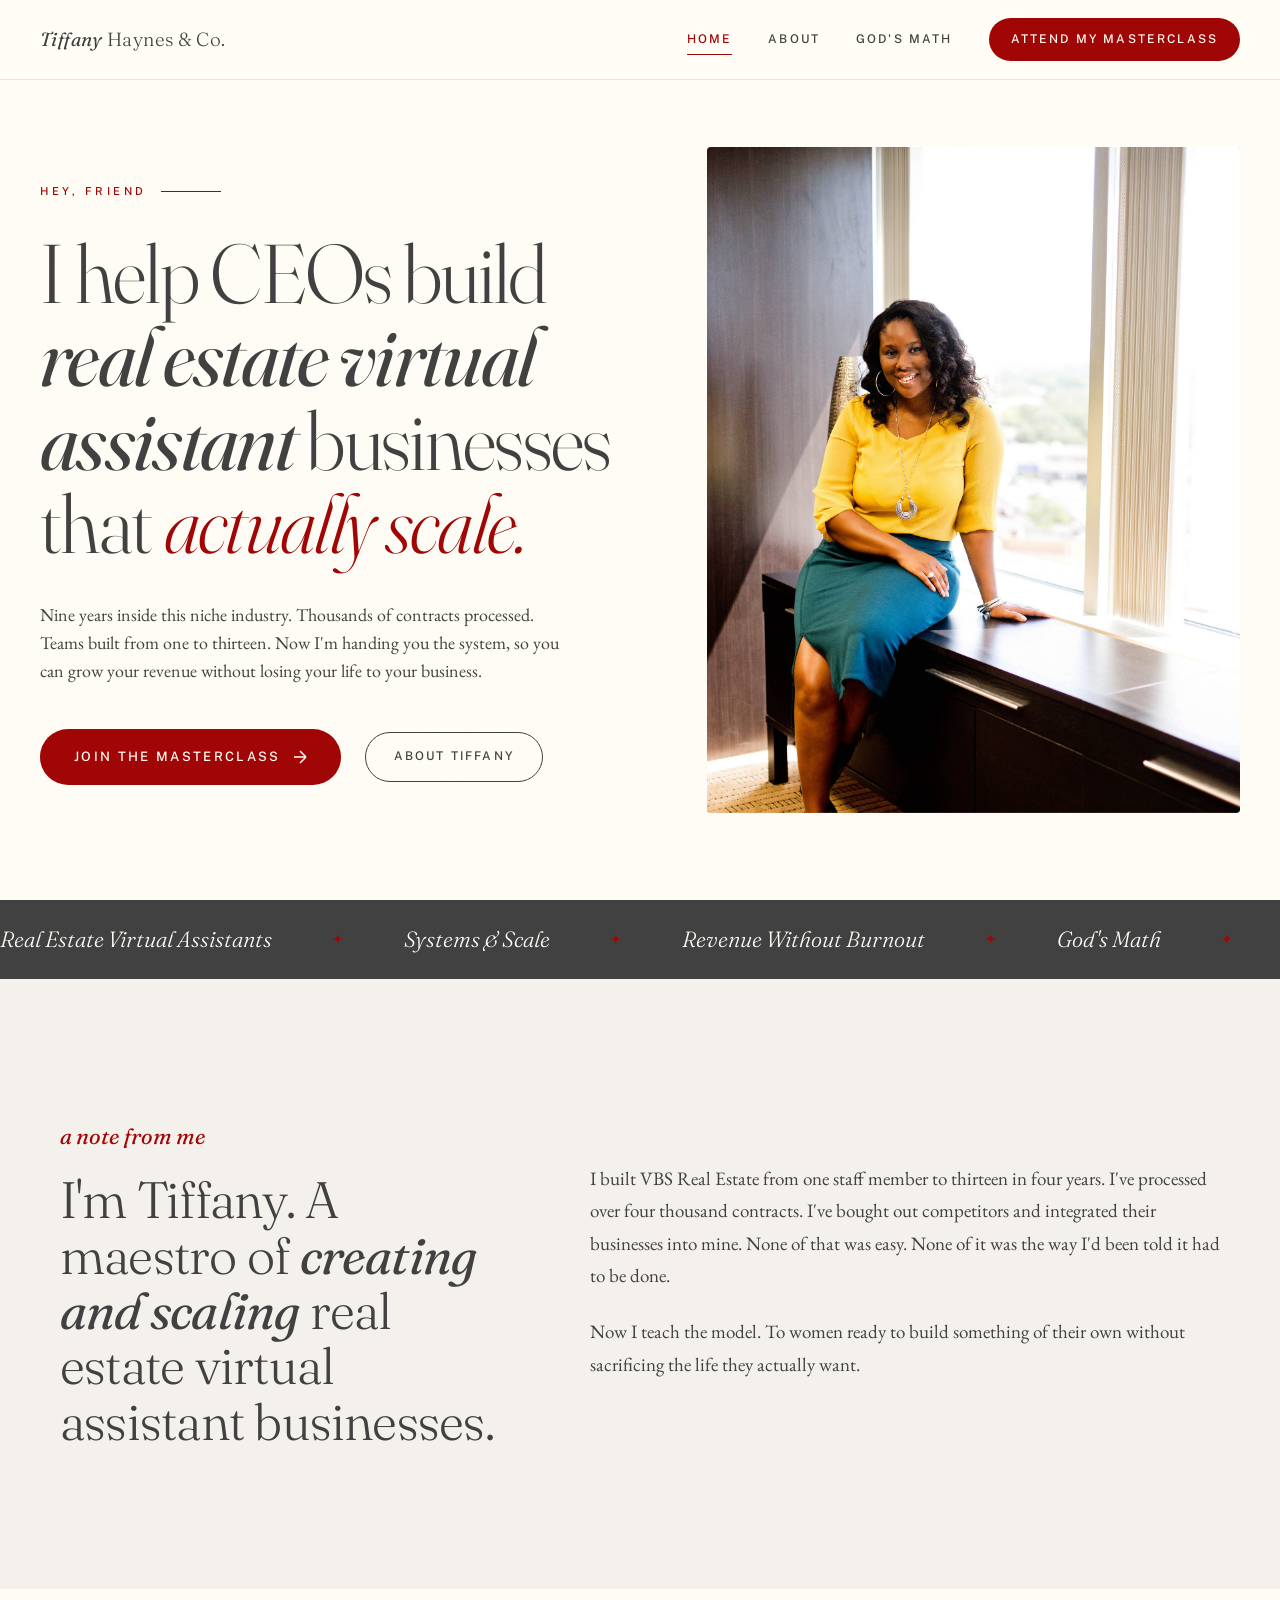
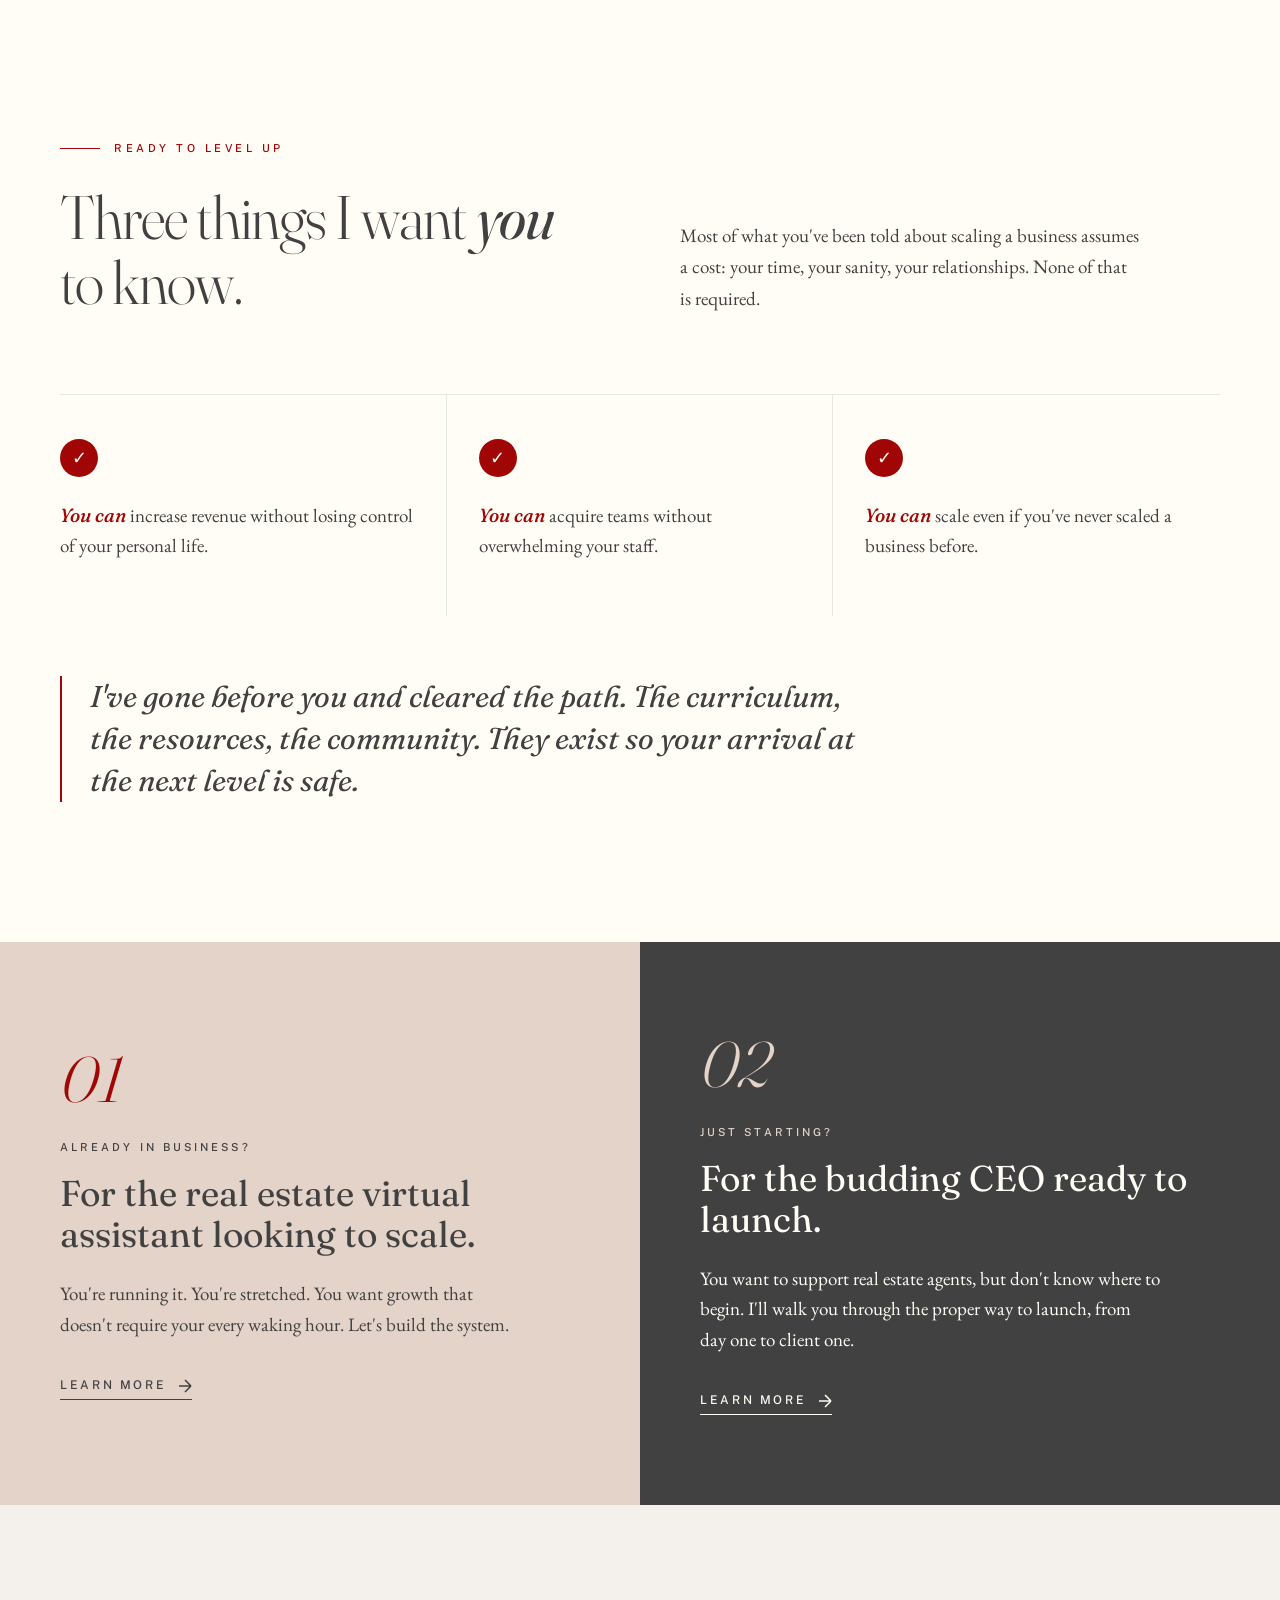
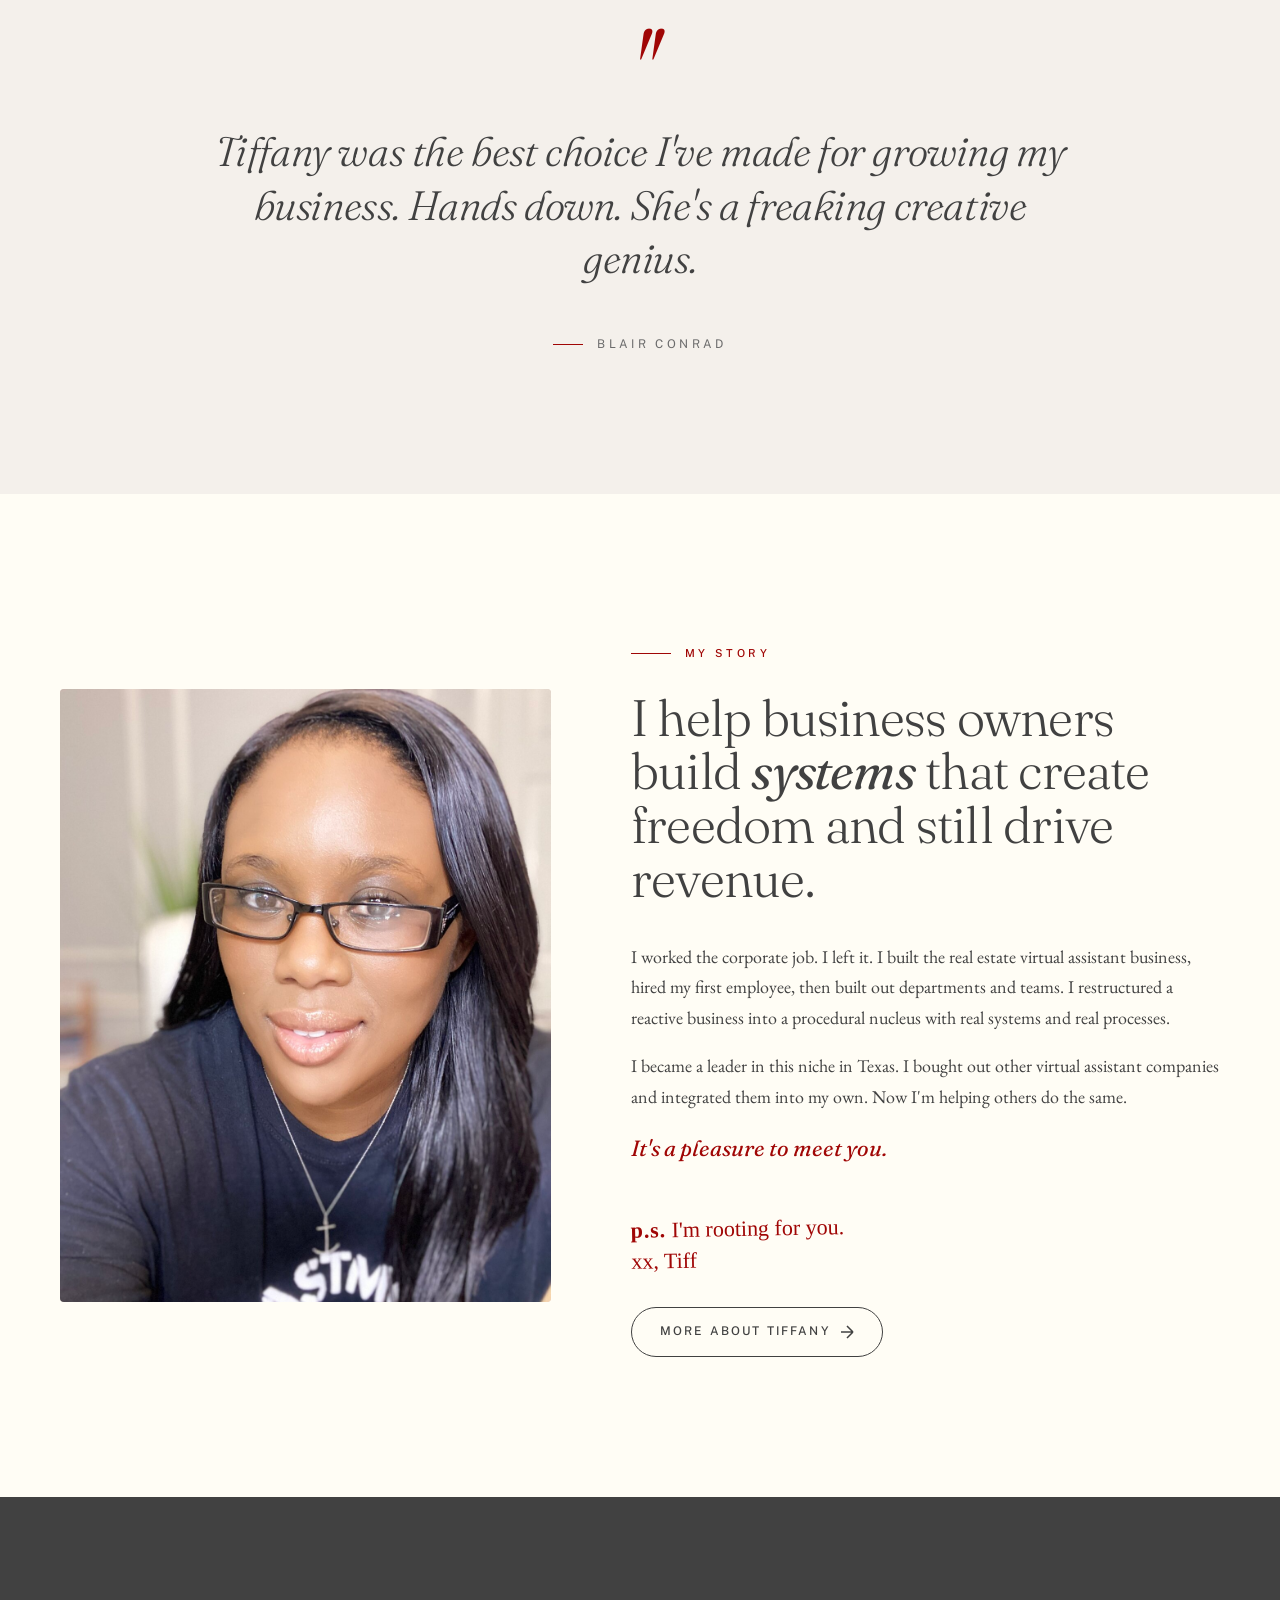
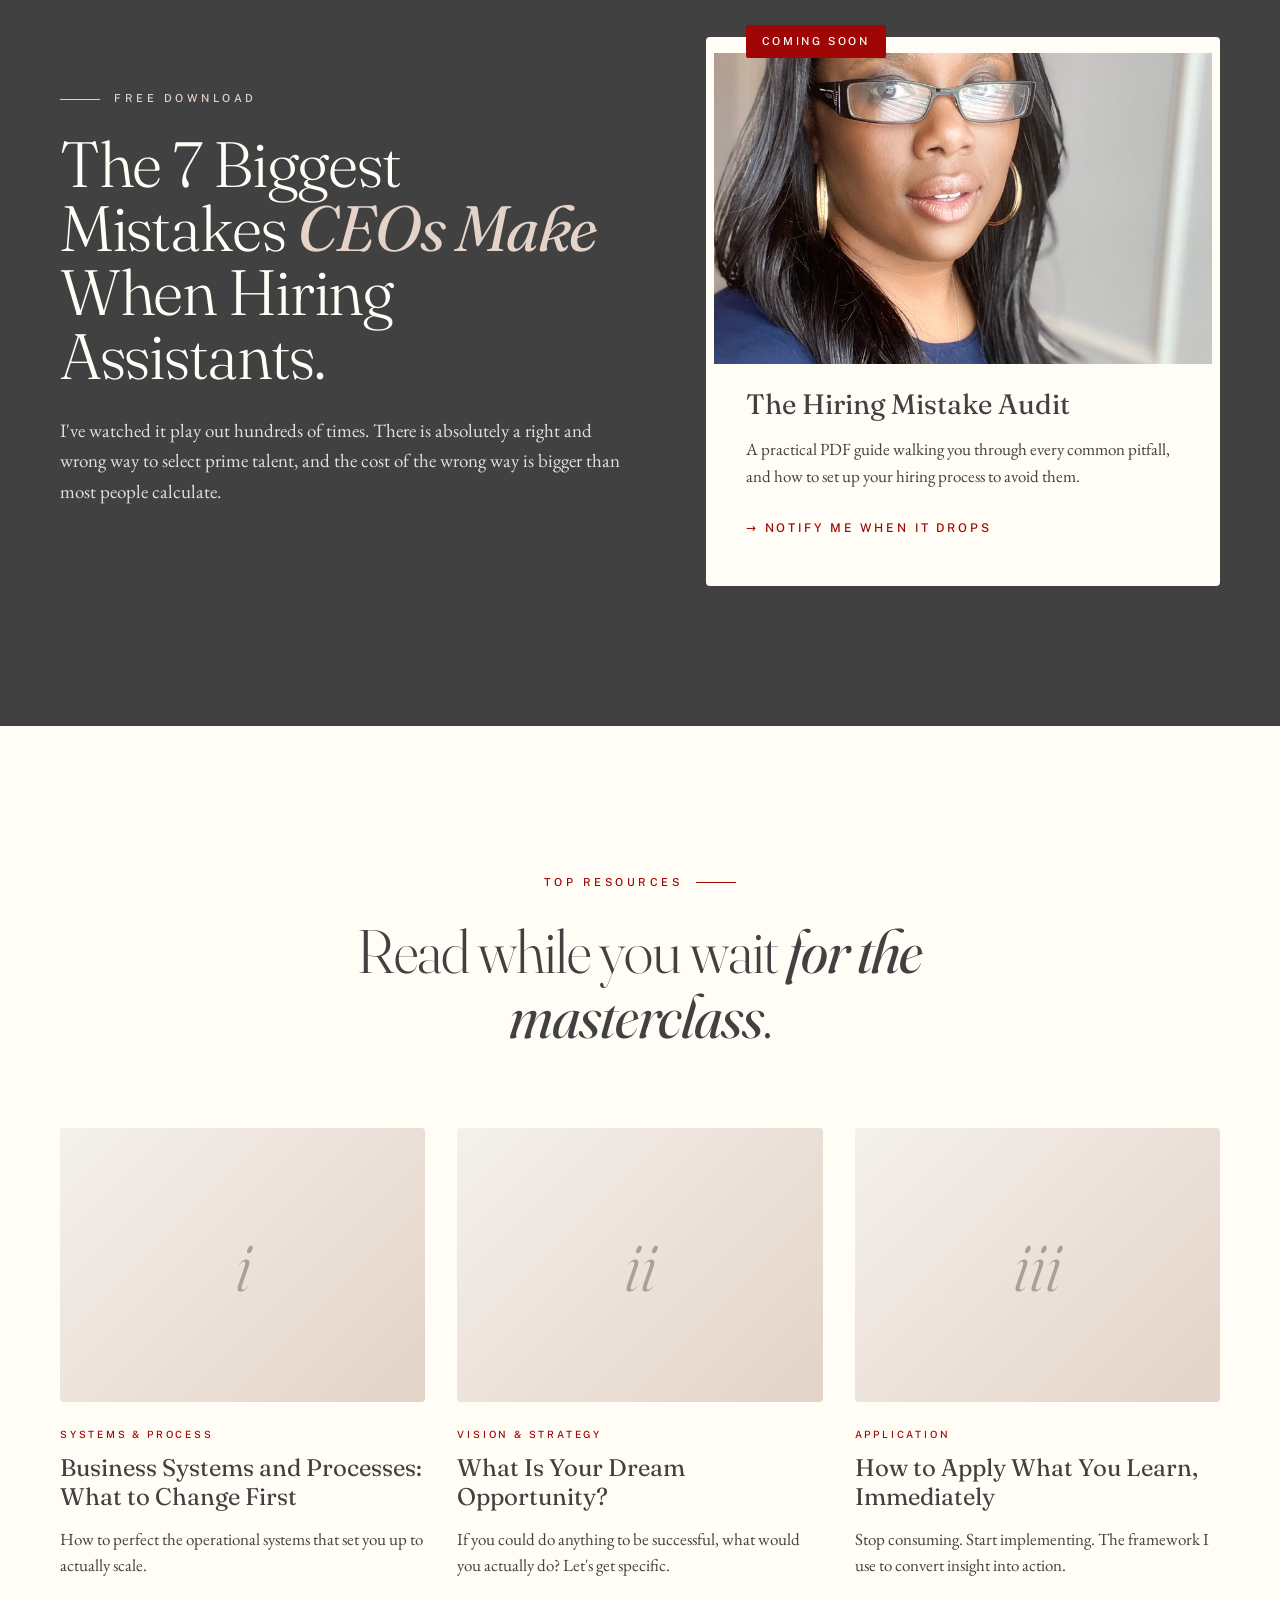
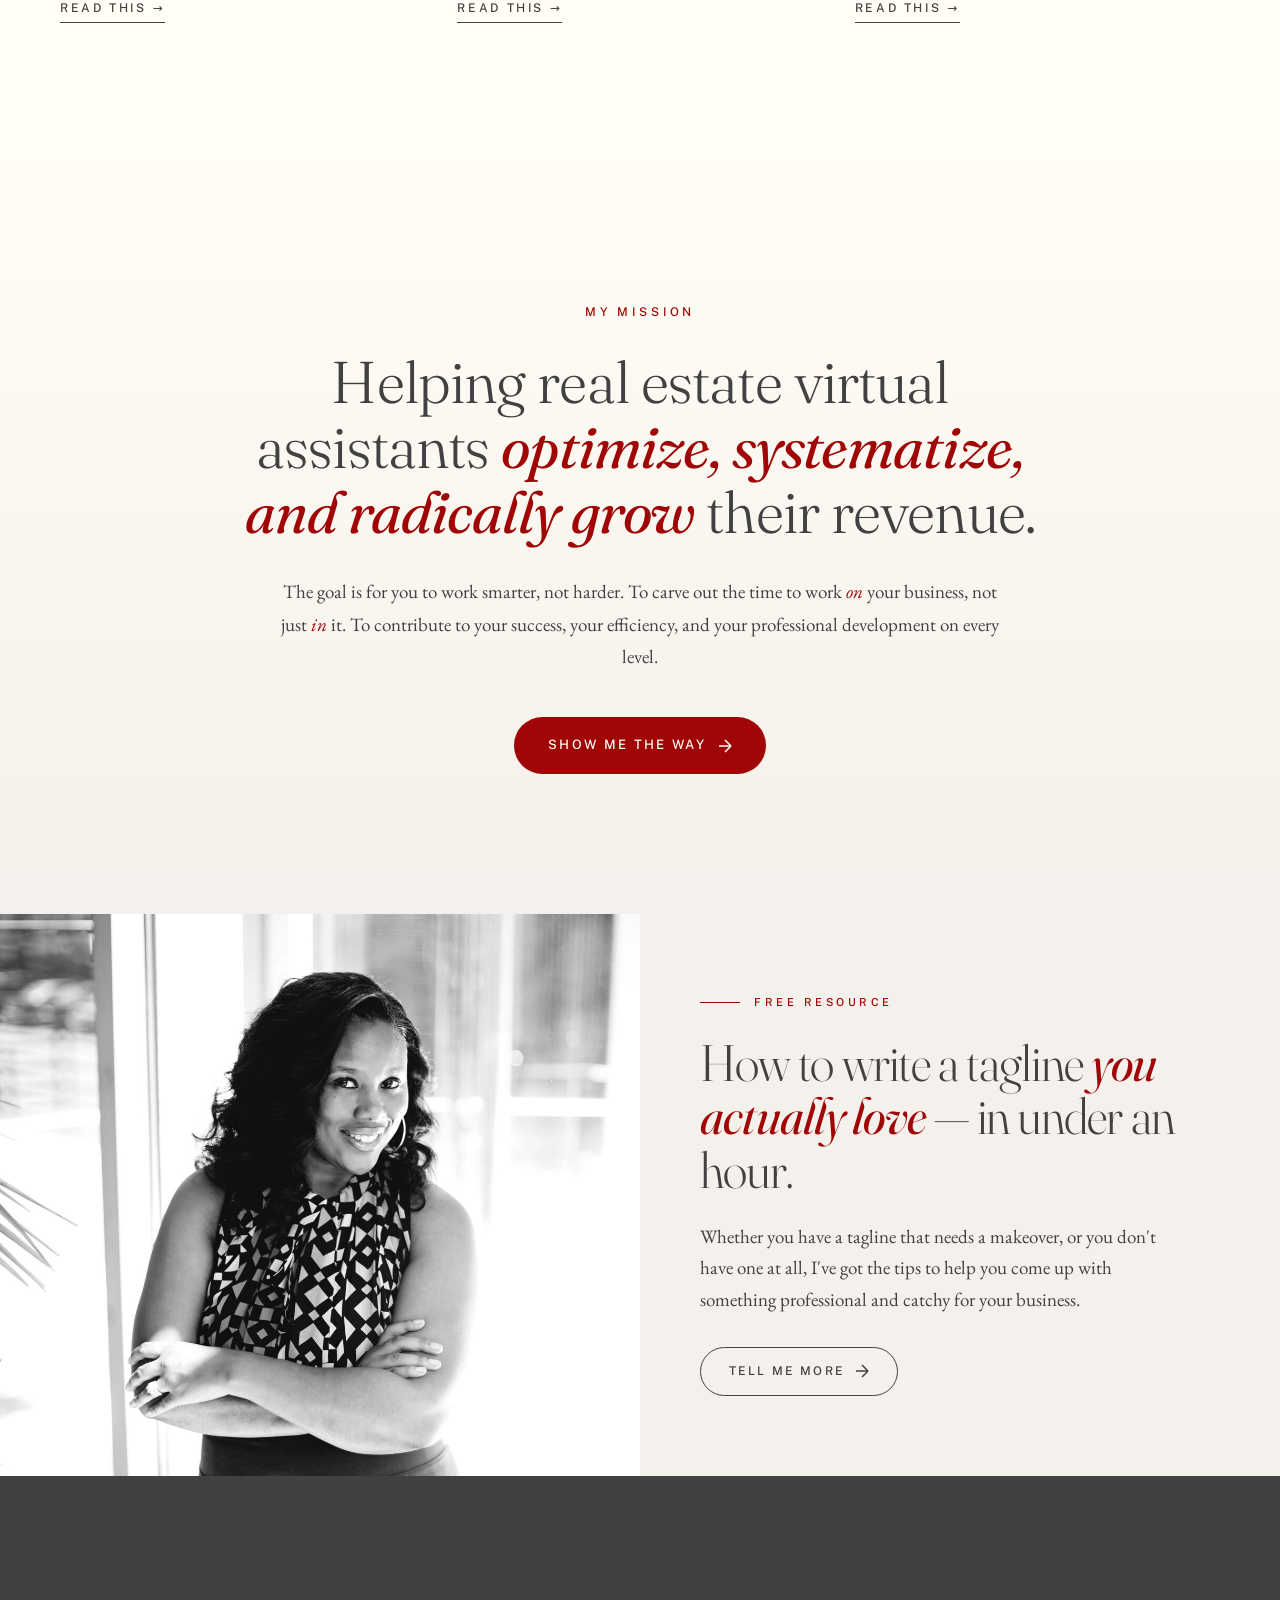
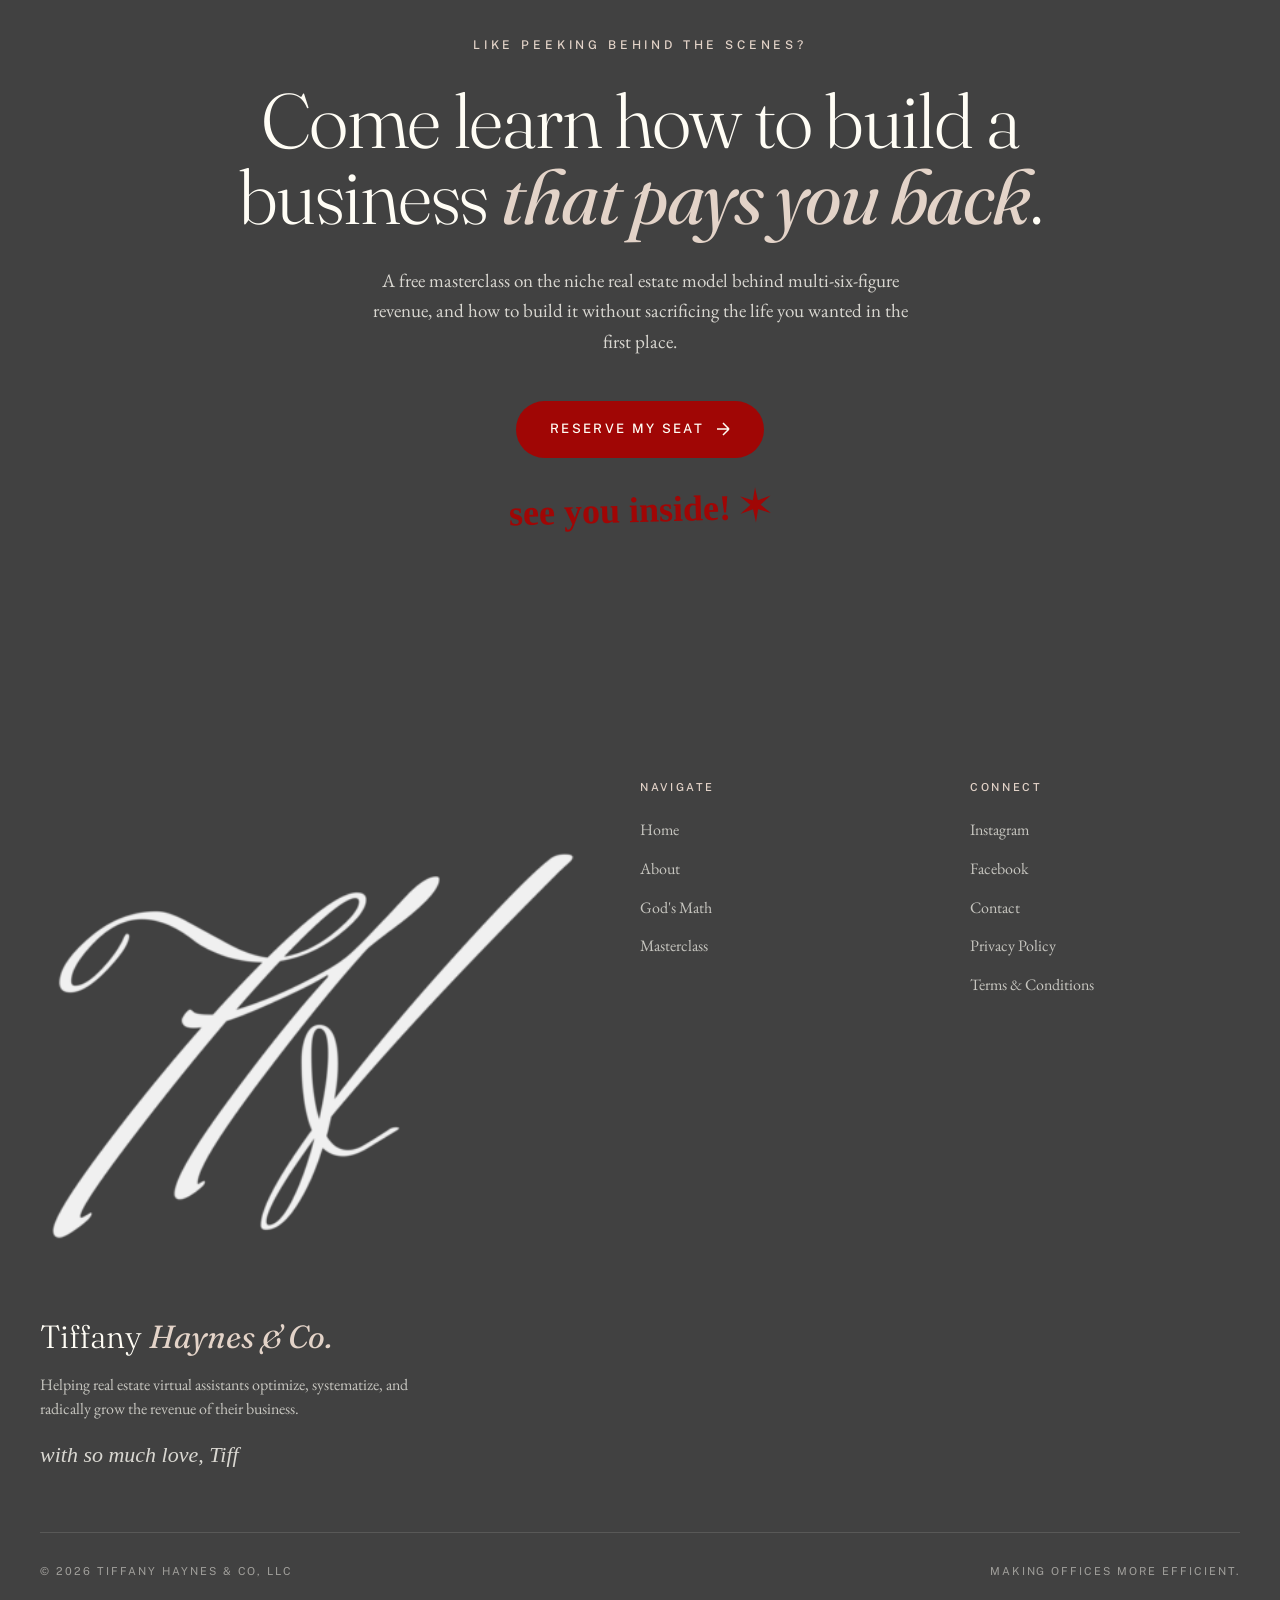
==== index.html @ 7bc5531e "Add files via upload" ====
<!DOCTYPE html>
<html lang="en">
<head>
<meta charset="UTF-8" />
<meta name="viewport" content="width=device-width, initial-scale=1.0" />
<title>Tiffany Haynes & Co. — Real Estate Virtual Assistant Mentor</title>
<meta name="description" content="Tiffany Haynes helps CEOs build and scale real estate virtual assistant businesses that drive revenue without consuming their lives." />
<link rel="preconnect" href="https://fonts.googleapis.com">
<link rel="preconnect" href="https://fonts.gstatic.com" crossorigin>
<link href="https://fonts.googleapis.com/css2?family=Fraunces:ital,opsz,wght@0,9..144,300;0,9..144,400;0,9..144,500;0,9..144,600;1,9..144,400;1,9..144,500&family=EB+Garamond:ital,wght@0,400;0,500;1,400&family=Public+Sans:wght@300;400;500;600&display=swap" rel="stylesheet">
<style>
/* === SHARED DESIGN SYSTEM (inlined from styles.css) === */
/* ============================================
   TIFFANY HAYNES & CO. — Site Stylesheet
   Brand merge: THCO official palette + warmth
   from existing tiffanyhaynesco.com
   ============================================ */

:root {
  /* Brand colors */
  --cream:        #FFFDF5;
  --cream-warm:   #FAF3E5;
  --linen:        #F4F0EB;
  --stone:        #E3D3C8;
  --stone-deep:   #D4BFB1;
  --red:          #A00605;
  --red-dark:     #7A0404;
  --charcoal:     #414141;
  --charcoal-soft:#6b6b6b;
  --charcoal-mute:#9a9a9a;
  --line:         rgba(65, 65, 65, 0.12);
  --line-soft:    rgba(65, 65, 65, 0.06);

  /* Typography */
  --font-display: "Fraunces", "Times New Roman", serif;
  --font-body:    "EB Garamond", Georgia, serif;
  --font-ui:      "Public Sans", system-ui, sans-serif;

  /* Layout */
  --max:    1240px;
  --max-narrow: 920px;
  --pad:    40px;
}

*, *::before, *::after { box-sizing: border-box; margin: 0; padding: 0; }
html { scroll-behavior: smooth; }
body {
  font-family: var(--font-body);
  background: var(--cream);
  color: var(--charcoal);
  font-size: 18px;
  line-height: 1.6;
  -webkit-font-smoothing: antialiased;
  overflow-x: hidden;
}

/* Subtle paper grain over everything */
body::before {
  content: "";
  position: fixed;
  inset: 0;
  pointer-events: none;
  opacity: 0.32;
  z-index: 1;
  background-image: url("data:image/svg+xml;utf8,<svg xmlns='http://www.w3.org/2000/svg' width='200' height='200'><filter id='n'><feTurbulence type='fractalNoise' baseFrequency='0.85' numOctaves='2' stitchTiles='stitch'/><feColorMatrix values='0 0 0 0 0.25  0 0 0 0 0.25  0 0 0 0 0.25  0 0 0 0.05 0'/></filter><rect width='100%25' height='100%25' filter='url(%23n)'/></svg>");
}

img { max-width: 100%; display: block; }
a { color: inherit; text-decoration: none; }
button { font-family: inherit; cursor: pointer; border: none; background: none; }

/* ============ NAVIGATION ============ */
.nav {
  position: fixed;
  top: 0; left: 0; right: 0;
  z-index: 50;
  padding: 18px 40px;
  display: flex;
  justify-content: space-between;
  align-items: center;
  background: rgba(255, 253, 245, 0.88);
  backdrop-filter: blur(14px);
  -webkit-backdrop-filter: blur(14px);
  border-bottom: 1px solid var(--line);
}
.nav-mark {
  font-family: var(--font-display);
  font-weight: 400;
  font-size: 19px;
  letter-spacing: 0.02em;
  font-style: italic;
  color: var(--charcoal);
}
.nav-mark span {
  font-style: normal;
  font-weight: 300;
}
.nav-links {
  display: flex;
  align-items: center;
  gap: 36px;
}
.nav-link {
  font-family: var(--font-ui);
  font-size: 12px;
  font-weight: 500;
  letter-spacing: 0.18em;
  text-transform: uppercase;
  color: var(--charcoal);
  position: relative;
  transition: color 0.2s;
}
.nav-link::after {
  content: "";
  position: absolute;
  left: 0; right: 0;
  bottom: -6px;
  height: 1px;
  background: var(--red);
  transform: scaleX(0);
  transition: transform 0.3s ease;
  transform-origin: left;
}
.nav-link:hover::after,
.nav-link.active::after {
  transform: scaleX(1);
}
.nav-link.active {
  color: var(--red);
}
.nav-cta {
  font-family: var(--font-ui);
  font-size: 12px;
  font-weight: 500;
  letter-spacing: 0.18em;
  text-transform: uppercase;
  color: var(--cream);
  background: var(--red);
  padding: 12px 22px;
  border-radius: 999px;
  transition: all 0.3s ease;
}
.nav-cta:hover {
  background: var(--red-dark);
  transform: translateY(-1px);
}
.nav-toggle {
  display: none;
  flex-direction: column;
  gap: 5px;
  cursor: pointer;
  padding: 8px;
}
.nav-toggle span {
  display: block;
  width: 22px;
  height: 1.5px;
  background: var(--charcoal);
  transition: 0.3s;
}

/* ============ COMMON SECTIONS ============ */
section { position: relative; z-index: 2; }
.container {
  max-width: var(--max);
  margin: 0 auto;
  padding: 0 var(--pad);
}
.container-narrow {
  max-width: var(--max-narrow);
  margin: 0 auto;
  padding: 0 var(--pad);
}

.section-eyebrow {
  font-family: var(--font-ui);
  font-size: 11px;
  font-weight: 500;
  letter-spacing: 0.32em;
  text-transform: uppercase;
  color: var(--red);
  display: inline-flex;
  align-items: center;
  gap: 14px;
  margin-bottom: 28px;
}
.section-eyebrow::before {
  content: "";
  height: 1px;
  width: 40px;
  background: var(--red);
}
.section-eyebrow.center {
  margin-left: auto;
  margin-right: auto;
}

.section-title {
  font-family: var(--font-display);
  font-weight: 300;
  font-size: clamp(36px, 4.8vw, 68px);
  line-height: 1.05;
  letter-spacing: -0.015em;
  color: var(--charcoal);
  font-variation-settings: "opsz" 144;
}
.section-title em {
  font-style: italic;
  font-weight: 400;
}

.btn-primary {
  font-family: var(--font-ui);
  font-size: 13px;
  font-weight: 500;
  letter-spacing: 0.18em;
  text-transform: uppercase;
  background: var(--red);
  color: var(--cream);
  padding: 18px 34px;
  border-radius: 999px;
  transition: all 0.3s ease;
  display: inline-flex;
  align-items: center;
  gap: 12px;
}
.btn-primary:hover {
  background: var(--red-dark);
  transform: translateY(-2px);
}
.btn-primary svg { transition: transform 0.3s ease; }
.btn-primary:hover svg { transform: translateX(4px); }

.btn-ghost {
  font-family: var(--font-ui);
  font-size: 12px;
  font-weight: 500;
  letter-spacing: 0.18em;
  text-transform: uppercase;
  color: var(--charcoal);
  border: 1px solid var(--charcoal);
  padding: 14px 28px;
  border-radius: 999px;
  transition: all 0.3s ease;
  display: inline-flex;
  align-items: center;
  gap: 10px;
}
.btn-ghost:hover {
  background: var(--charcoal);
  color: var(--cream);
}

/* ============ FOOTER ============ */
.footer {
  padding: 80px 40px 40px;
  background: var(--charcoal);
  color: var(--cream);
  position: relative;
  z-index: 2;
}
.footer-top {
  max-width: var(--max);
  margin: 0 auto;
  display: grid;
  grid-template-columns: 2fr 1fr 1fr;
  gap: 60px;
  padding-bottom: 60px;
  border-bottom: 1px solid rgba(255, 253, 245, 0.12);
}
.footer-brand {
  font-family: var(--font-display);
  font-weight: 300;
  font-size: 32px;
  line-height: 1.1;
  margin-bottom: 18px;
}
.footer-brand em {
  font-style: italic;
  font-weight: 400;
  color: var(--stone);
}
.footer-tag {
  font-family: var(--font-body);
  font-size: 16px;
  line-height: 1.5;
  color: rgba(255, 253, 245, 0.7);
  max-width: 380px;
}
.footer-col h4 {
  font-family: var(--font-ui);
  font-size: 11px;
  font-weight: 500;
  letter-spacing: 0.24em;
  text-transform: uppercase;
  color: var(--stone);
  margin-bottom: 18px;
}
.footer-col ul { list-style: none; }
.footer-col li { margin-bottom: 10px; }
.footer-col a {
  font-family: var(--font-body);
  font-size: 16px;
  color: rgba(255, 253, 245, 0.7);
  transition: color 0.2s;
}
.footer-col a:hover { color: var(--cream); }

.footer-bottom {
  max-width: var(--max);
  margin: 0 auto;
  padding-top: 30px;
  display: flex;
  justify-content: space-between;
  align-items: center;
  font-family: var(--font-ui);
  font-size: 11px;
  letter-spacing: 0.18em;
  text-transform: uppercase;
  color: rgba(255, 253, 245, 0.5);
}

/* ============ SCROLL REVEAL ============ */
.reveal-on-scroll {
  opacity: 0;
  transform: translateY(30px);
  transition: opacity 0.9s ease, transform 0.9s ease;
}
.reveal-on-scroll.visible {
  opacity: 1;
  transform: translateY(0);
}

/* ============ MARQUEE ============ */
.marquee {
  background: var(--charcoal);
  color: var(--cream);
  overflow: hidden;
  padding: 22px 0;
  position: relative;
  z-index: 2;
}
.marquee-track {
  display: flex;
  white-space: nowrap;
  animation: scroll 38s linear infinite;
  gap: 60px;
  font-family: var(--font-display);
  font-style: italic;
  font-weight: 300;
  font-size: 22px;
}
.marquee-track span {
  display: inline-flex;
  align-items: center;
  gap: 60px;
}
.marquee-track span::after {
  content: "✦";
  font-style: normal;
  color: var(--red);
  font-size: 14px;
}
@keyframes scroll {
  from { transform: translateX(0); }
  to   { transform: translateX(-50%); }
}

/* ============ RESPONSIVE NAV + GLOBAL ============ */
@media (max-width: 900px) {
  .nav { padding: 14px 22px; }
  .nav-links {
    position: fixed;
    top: 60px;
    left: 0;
    right: 0;
    background: var(--cream);
    flex-direction: column;
    gap: 24px;
    padding: 32px 22px;
    border-bottom: 1px solid var(--line);
    transform: translateY(-110%);
    transition: transform 0.3s ease;
  }
  .nav-links.open { transform: translateY(0); }
  .nav-toggle { display: flex; }

  .footer { padding: 60px 22px 30px; }
  .footer-top {
    grid-template-columns: 1fr;
    gap: 36px;
    padding-bottom: 40px;
  }
  .footer-bottom {
    flex-direction: column;
    gap: 12px;
    text-align: center;
  }
  .container, .container-narrow { padding: 0 22px; }
  :root { --pad: 22px; }
}


/* === PAGE-SPECIFIC === */

/* ============ HOME — page-specific ============ */

/* Hero */
.home-hero {
  min-height: 100vh;
  padding: 140px 40px 80px;
  position: relative;
  z-index: 2;
  display: grid;
  align-items: center;
}
.home-hero-grid {
  max-width: var(--max);
  margin: 0 auto;
  width: 100%;
  display: grid;
  grid-template-columns: 1.1fr 1fr;
  gap: 80px;
  align-items: center;
}
.home-hero-text { position: relative; }
.hero-eyebrow {
  font-family: var(--font-ui);
  font-size: 11px;
  font-weight: 500;
  letter-spacing: 0.32em;
  text-transform: uppercase;
  color: var(--red);
  display: inline-flex;
  align-items: center;
  gap: 14px;
  margin-bottom: 32px;
}
.hero-eyebrow::after {
  content: "";
  height: 1px;
  width: 60px;
  background: var(--red);
}
.home-hero-title {
  font-family: var(--font-display);
  font-weight: 300;
  font-size: clamp(48px, 6.5vw, 96px);
  line-height: 1;
  letter-spacing: -0.02em;
  color: var(--charcoal);
  margin-bottom: 36px;
  font-variation-settings: "opsz" 144;
}
.home-hero-title em {
  font-style: italic;
  font-weight: 400;
}
.home-hero-title .accent {
  color: var(--red);
  font-style: italic;
}
.home-hero-sub {
  font-family: var(--font-body);
  font-size: clamp(18px, 1.4vw, 22px);
  line-height: 1.55;
  color: var(--charcoal);
  max-width: 540px;
  margin-bottom: 44px;
}
.home-hero-actions {
  display: flex;
  align-items: center;
  gap: 24px;
  flex-wrap: wrap;
}

.home-hero-visual {
  position: relative;
  aspect-ratio: 4/5;
  background: linear-gradient(135deg, var(--stone) 0%, var(--stone-deep) 100%);
  border-radius: 4px;
  overflow: hidden;
  display: flex;
  align-items: center;
  justify-content: center;
}
.home-hero-visual::before {
  content: "TH";
  font-family: var(--font-display);
  font-weight: 200;
  font-size: 220px;
  color: var(--cream);
  opacity: 0.5;
  line-height: 1;
}
.home-hero-visual-tag {
  position: absolute;
  bottom: 24px;
  left: 24px;
  font-family: var(--font-ui);
  font-size: 10px;
  letter-spacing: 0.24em;
  text-transform: uppercase;
  color: var(--cream);
  background: var(--charcoal);
  padding: 8px 14px;
  border-radius: 2px;
}
.home-hero-meta {
  position: absolute;
  top: 24px;
  right: 24px;
  font-family: var(--font-display);
  font-style: italic;
  font-size: 14px;
  color: var(--cream);
  background: rgba(65, 65, 65, 0.7);
  backdrop-filter: blur(6px);
  padding: 10px 16px;
  border-radius: 2px;
}

/* Greeting */
.greeting {
  padding: 140px 0;
  background: var(--linen);
  position: relative;
  z-index: 2;
}
.greeting-grid {
  display: grid;
  grid-template-columns: 1fr 1.4fr;
  gap: 80px;
  align-items: center;
}
.greeting-eyebrow {
  font-family: var(--font-display);
  font-style: italic;
  font-size: 22px;
  color: var(--red);
  margin-bottom: 18px;
}
.greeting-title {
  font-family: var(--font-display);
  font-weight: 300;
  font-size: clamp(34px, 4vw, 56px);
  line-height: 1.08;
  letter-spacing: -0.015em;
  color: var(--charcoal);
}
.greeting-title em { font-style: italic; font-weight: 400; }
.greeting-text p {
  font-family: var(--font-body);
  font-size: 19px;
  line-height: 1.7;
  color: var(--charcoal);
  margin-bottom: 24px;
}

/* Level Up */
.level-up {
  padding: 140px 0;
  background: var(--cream);
}
.level-up-header {
  display: grid;
  grid-template-columns: 1fr 1fr;
  gap: 80px;
  align-items: end;
  margin-bottom: 80px;
}
.level-up-list {
  display: grid;
  grid-template-columns: repeat(3, 1fr);
  gap: 0;
  border-top: 1px solid var(--line);
}
.level-item {
  padding: 44px 32px 44px 0;
  border-right: 1px solid var(--line);
}
.level-item:last-child { border-right: none; padding-right: 0; }
.level-item:not(:first-child) { padding-left: 32px; }
.level-check {
  width: 38px;
  height: 38px;
  border-radius: 50%;
  background: var(--red);
  color: var(--cream);
  display: flex;
  align-items: center;
  justify-content: center;
  font-family: var(--font-display);
  font-weight: 500;
  font-size: 18px;
  margin-bottom: 24px;
}
.level-text {
  font-family: var(--font-body);
  font-size: 19px;
  line-height: 1.55;
  color: var(--charcoal);
  margin-bottom: 12px;
}
.level-text strong {
  font-family: var(--font-display);
  font-weight: 500;
  font-style: italic;
  color: var(--red);
}
.level-up-quote {
  margin-top: 60px;
  font-family: var(--font-display);
  font-style: italic;
  font-weight: 400;
  font-size: clamp(22px, 2.4vw, 30px);
  line-height: 1.4;
  color: var(--charcoal);
  max-width: 820px;
  padding-left: 28px;
  border-left: 2px solid var(--red);
}

/* Two paths */
.paths {
  padding: 0;
  background: var(--cream);
}
.paths-grid {
  display: grid;
  grid-template-columns: 1fr 1fr;
  gap: 0;
  min-height: 520px;
}
.path-card {
  padding: 90px 60px;
  display: flex;
  flex-direction: column;
  justify-content: center;
  position: relative;
  transition: background 0.4s ease;
}
.path-card.path-a {
  background: var(--stone);
}
.path-card.path-b {
  background: var(--charcoal);
  color: var(--cream);
}
.path-num {
  font-family: var(--font-display);
  font-style: italic;
  font-weight: 300;
  font-size: 64px;
  line-height: 1;
  margin-bottom: 28px;
  font-variation-settings: "opsz" 144;
}
.path-a .path-num { color: var(--red); }
.path-b .path-num { color: var(--stone); }
.path-eyebrow {
  font-family: var(--font-ui);
  font-size: 11px;
  font-weight: 500;
  letter-spacing: 0.28em;
  text-transform: uppercase;
  margin-bottom: 16px;
  color: var(--charcoal);
}
.path-b .path-eyebrow { color: var(--stone); }
.path-title {
  font-family: var(--font-display);
  font-weight: 400;
  font-size: clamp(26px, 2.8vw, 36px);
  line-height: 1.15;
  margin-bottom: 24px;
}
.path-body {
  font-family: var(--font-body);
  font-size: 19px;
  line-height: 1.6;
  margin-bottom: 36px;
  max-width: 460px;
}
.path-link {
  font-family: var(--font-ui);
  font-size: 12px;
  font-weight: 500;
  letter-spacing: 0.22em;
  text-transform: uppercase;
  display: inline-flex;
  align-items: center;
  gap: 12px;
  border-bottom: 1px solid currentColor;
  padding-bottom: 4px;
  align-self: flex-start;
  transition: gap 0.3s;
}
.path-link:hover { gap: 18px; }

/* Testimonial */
.home-testimonial {
  padding: 140px 0;
  background: var(--linen);
  text-align: center;
}
.home-testimonial-mark {
  font-family: var(--font-display);
  font-style: italic;
  font-size: 96px;
  line-height: 0.5;
  color: var(--red);
  margin-bottom: 32px;
}
.home-testimonial-quote {
  font-family: var(--font-display);
  font-style: italic;
  font-weight: 300;
  font-size: clamp(28px, 3.2vw, 44px);
  line-height: 1.3;
  color: var(--charcoal);
  max-width: 880px;
  margin: 0 auto 40px;
  letter-spacing: -0.01em;
}
.home-testimonial-attr {
  font-family: var(--font-ui);
  font-size: 12px;
  letter-spacing: 0.28em;
  text-transform: uppercase;
  color: var(--charcoal-soft);
  display: inline-flex;
  align-items: center;
  gap: 14px;
}
.home-testimonial-attr::before {
  content: "";
  width: 30px;
  height: 1px;
  background: var(--red);
}

/* Story */
.home-story {
  padding: 140px 0;
  background: var(--cream);
}
.home-story-grid {
  display: grid;
  grid-template-columns: 5fr 6fr;
  gap: 80px;
  align-items: center;
}
.home-story-image {
  aspect-ratio: 4/5;
  background: linear-gradient(135deg, var(--stone-deep) 0%, var(--stone) 100%);
  border-radius: 4px;
  position: relative;
  overflow: hidden;
}
.home-story-image::before {
  content: "Tiffany";
  position: absolute;
  bottom: 32px;
  left: 32px;
  font-family: var(--font-display);
  font-weight: 200;
  font-style: italic;
  font-size: 64px;
  color: var(--charcoal);
  opacity: 0.55;
}
.home-story-image::after {
  content: "Replace with portrait";
  position: absolute;
  top: 24px;
  left: 24px;
  font-family: var(--font-ui);
  font-size: 10px;
  letter-spacing: 0.24em;
  text-transform: uppercase;
  color: var(--cream);
  background: var(--charcoal);
  padding: 8px 14px;
  border-radius: 2px;
}
.home-story-title {
  font-family: var(--font-display);
  font-weight: 300;
  font-size: clamp(32px, 4vw, 52px);
  line-height: 1.05;
  letter-spacing: -0.015em;
  margin-bottom: 36px;
  color: var(--charcoal);
}
.home-story-title em { font-style: italic; font-weight: 400; }
.home-story-body p {
  font-family: var(--font-body);
  font-size: 18px;
  line-height: 1.7;
  margin-bottom: 18px;
  color: var(--charcoal);
}
.home-story-actions { margin-top: 32px; }

/* Free download */
.download {
  padding: 140px 0;
  background: var(--charcoal);
  color: var(--cream);
}
.download-grid {
  display: grid;
  grid-template-columns: 1.1fr 1fr;
  gap: 80px;
  align-items: center;
}
.download-eyebrow {
  font-family: var(--font-ui);
  font-size: 11px;
  font-weight: 500;
  letter-spacing: 0.32em;
  text-transform: uppercase;
  color: var(--stone);
  margin-bottom: 24px;
  display: inline-flex;
  align-items: center;
  gap: 14px;
}
.download-eyebrow::before {
  content: "";
  height: 1px;
  width: 40px;
  background: var(--stone);
}
.download-title {
  font-family: var(--font-display);
  font-weight: 300;
  font-size: clamp(40px, 5vw, 64px);
  line-height: 1;
  letter-spacing: -0.02em;
  margin-bottom: 28px;
}
.download-title em { font-style: italic; font-weight: 400; color: var(--stone); }
.download-body {
  font-family: var(--font-body);
  font-size: 19px;
  line-height: 1.6;
  color: rgba(255, 253, 245, 0.85);
  margin-bottom: 36px;
}
.download-card {
  background: var(--cream);
  color: var(--charcoal);
  padding: 48px 40px;
  border-radius: 4px;
  position: relative;
}
.download-card-badge {
  position: absolute;
  top: -12px;
  left: 40px;
  background: var(--red);
  color: var(--cream);
  font-family: var(--font-ui);
  font-size: 11px;
  font-weight: 500;
  letter-spacing: 0.24em;
  text-transform: uppercase;
  padding: 8px 16px;
  border-radius: 2px;
}
.download-card h3 {
  font-family: var(--font-display);
  font-weight: 400;
  font-size: 28px;
  line-height: 1.15;
  margin-bottom: 16px;
}
.download-card p {
  font-family: var(--font-body);
  font-size: 17px;
  line-height: 1.6;
  margin-bottom: 28px;
}
.download-card .btn-status {
  font-family: var(--font-ui);
  font-size: 12px;
  letter-spacing: 0.24em;
  text-transform: uppercase;
  color: var(--red);
  font-weight: 500;
}

/* Resources */
.resources {
  padding: 140px 0;
  background: var(--cream);
}
.resources-header {
  text-align: center;
  margin-bottom: 80px;
  max-width: 720px;
  margin-left: auto;
  margin-right: auto;
}
.resources-header .section-eyebrow::before { display: none; }
.resources-header .section-eyebrow::after {
  content: "";
  height: 1px;
  width: 40px;
  background: var(--red);
}
.resources-header .section-eyebrow { justify-content: center; }
.resources-grid {
  display: grid;
  grid-template-columns: repeat(3, 1fr);
  gap: 32px;
}
.resource-card {
  padding: 0;
  background: transparent;
  display: flex;
  flex-direction: column;
}
.resource-card-img {
  aspect-ratio: 4/3;
  background: linear-gradient(135deg, var(--linen) 0%, var(--stone) 100%);
  border-radius: 4px;
  margin-bottom: 24px;
  position: relative;
  overflow: hidden;
}
.resource-card-img span {
  position: absolute;
  inset: 0;
  display: flex;
  align-items: center;
  justify-content: center;
  font-family: var(--font-display);
  font-style: italic;
  font-weight: 300;
  font-size: 72px;
  color: var(--charcoal);
  opacity: 0.4;
  font-variation-settings: "opsz" 144;
}
.resource-card-tag {
  font-family: var(--font-ui);
  font-size: 10px;
  font-weight: 500;
  letter-spacing: 0.28em;
  text-transform: uppercase;
  color: var(--red);
  margin-bottom: 12px;
}
.resource-card h3 {
  font-family: var(--font-display);
  font-weight: 400;
  font-size: 24px;
  line-height: 1.2;
  margin-bottom: 14px;
  color: var(--charcoal);
}
.resource-card p {
  font-family: var(--font-body);
  font-size: 17px;
  line-height: 1.55;
  color: var(--charcoal);
  margin-bottom: 20px;
}
.resource-card .resource-link {
  font-family: var(--font-ui);
  font-size: 12px;
  font-weight: 500;
  letter-spacing: 0.22em;
  text-transform: uppercase;
  color: var(--charcoal);
  display: inline-flex;
  align-items: center;
  gap: 10px;
  align-self: flex-start;
  border-bottom: 1px solid var(--charcoal);
  padding-bottom: 4px;
  transition: gap 0.3s, color 0.2s;
}
.resource-card .resource-link:hover {
  color: var(--red);
  border-color: var(--red);
  gap: 16px;
}

/* Mission */
.mission {
  padding: 140px 0;
  background: linear-gradient(180deg, var(--cream) 0%, var(--linen) 100%);
}
.mission-inner {
  max-width: var(--max-narrow);
  margin: 0 auto;
  text-align: center;
  padding: 0 var(--pad);
}
.mission-eyebrow {
  font-family: var(--font-ui);
  font-size: 12px;
  font-weight: 500;
  letter-spacing: 0.32em;
  text-transform: uppercase;
  color: var(--red);
  margin-bottom: 28px;
}
.mission-title {
  font-family: var(--font-display);
  font-weight: 300;
  font-size: clamp(36px, 4.6vw, 64px);
  line-height: 1.1;
  letter-spacing: -0.015em;
  color: var(--charcoal);
  margin-bottom: 32px;
}
.mission-title em { font-style: italic; font-weight: 400; color: var(--red); }
.mission-body {
  font-family: var(--font-body);
  font-size: 19px;
  line-height: 1.7;
  color: var(--charcoal);
  max-width: 720px;
  margin: 0 auto 44px;
}

/* Final CTA */
.final-cta {
  padding: 160px 0;
  background: var(--charcoal);
  color: var(--cream);
  text-align: center;
}
.final-cta-eyebrow {
  font-family: var(--font-ui);
  font-size: 12px;
  font-weight: 500;
  letter-spacing: 0.32em;
  text-transform: uppercase;
  color: var(--stone);
  margin-bottom: 28px;
}
.final-cta-title {
  font-family: var(--font-display);
  font-weight: 300;
  font-size: clamp(44px, 6vw, 88px);
  line-height: 0.98;
  letter-spacing: -0.02em;
  margin-bottom: 32px;
  max-width: 920px;
  margin-left: auto;
  margin-right: auto;
}
.final-cta-title em { font-style: italic; font-weight: 400; color: var(--stone); }
.final-cta-sub {
  font-family: var(--font-body);
  font-size: 19px;
  line-height: 1.6;
  color: rgba(255, 253, 245, 0.8);
  max-width: 560px;
  margin: 0 auto 44px;
}

/* ============ RESPONSIVE ============ */
@media (max-width: 1024px) {
  .home-hero { padding: 100px 22px 60px; }
  .home-hero-grid { grid-template-columns: 1fr; gap: 40px; }
  .home-hero-visual { max-width: 360px; margin: 0 auto; }

  .greeting, .level-up, .home-testimonial,
  .home-story, .download, .resources, .mission, .final-cta {
    padding: 80px 0;
  }
  .greeting-grid, .home-story-grid, .download-grid {
    grid-template-columns: 1fr; gap: 36px;
  }
  .level-up-header {
    grid-template-columns: 1fr; gap: 24px; margin-bottom: 50px;
  }
  .level-up-list { grid-template-columns: 1fr; }
  .level-item {
    border-right: none;
    border-bottom: 1px solid var(--line);
    padding: 32px 0;
  }
  .level-item:not(:first-child) { padding-left: 0; }
  .level-item:last-child { border-bottom: none; }

  .paths-grid { grid-template-columns: 1fr; min-height: auto; }
  .path-card { padding: 60px 28px; }

  .resources-grid { grid-template-columns: 1fr; gap: 40px; }
}

/* === TAGLINE CTA + INSTAGRAM SECTIONS === */
.tagline-cta { padding: 0; background: var(--cream); }
.tagline-grid {
  display: grid;
  grid-template-columns: 1fr 1fr;
  gap: 0;
  min-height: 480px;
}
.tagline-image {
  background: linear-gradient(135deg, var(--stone) 0%, var(--stone-deep) 100%);
  position: relative;
  overflow: hidden;
  display: flex;
  align-items: center;
  justify-content: center;
}
.tagline-image::before {
  content: "T";
  font-family: var(--font-display);
  font-style: italic;
  font-weight: 200;
  font-size: 320px;
  line-height: 1;
  color: var(--cream);
  opacity: 0.5;
  font-variation-settings: "opsz" 144;
}
.tagline-image-tag {
  position: absolute;
  top: 24px; left: 24px;
  font-family: var(--font-ui);
  font-size: 10px;
  letter-spacing: 0.24em;
  text-transform: uppercase;
  color: var(--cream);
  background: var(--charcoal);
  padding: 8px 14px;
  border-radius: 2px;
}
.tagline-content {
  padding: 80px 60px;
  display: flex;
  flex-direction: column;
  justify-content: center;
  background: var(--linen);
}
.tagline-eyebrow {
  font-family: var(--font-ui);
  font-size: 11px;
  font-weight: 500;
  letter-spacing: 0.32em;
  text-transform: uppercase;
  color: var(--red);
  margin-bottom: 24px;
  display: inline-flex;
  align-items: center;
  gap: 14px;
}
.tagline-eyebrow::before {
  content: "";
  height: 1px;
  width: 40px;
  background: var(--red);
}
.tagline-title {
  font-family: var(--font-display);
  font-weight: 300;
  font-size: clamp(32px, 4vw, 52px);
  line-height: 1.05;
  letter-spacing: -0.015em;
  color: var(--charcoal);
  margin-bottom: 24px;
  font-variation-settings: "opsz" 144;
}
.tagline-title em { font-style: italic; font-weight: 400; color: var(--red); }
.tagline-body {
  font-family: var(--font-body);
  font-size: 19px;
  line-height: 1.65;
  color: var(--charcoal);
  margin-bottom: 32px;
  max-width: 460px;
}

.instagram-section {
  padding: 120px 0;
  background: var(--cream);
  border-top: 1px solid var(--line);
}
.instagram-header { text-align: center; margin-bottom: 60px; }
.instagram-header .section-eyebrow { justify-content: center; }
.instagram-header .section-eyebrow::before { display: none; }
.instagram-header .section-eyebrow::after {
  content: "";
  height: 1px;
  width: 40px;
  background: var(--red);
}
.instagram-title {
  font-family: var(--font-display);
  font-weight: 300;
  font-size: clamp(40px, 5vw, 68px);
  line-height: 1;
  letter-spacing: -0.02em;
  color: var(--charcoal);
  margin-bottom: 16px;
  font-variation-settings: "opsz" 144;
}
.instagram-title em { font-style: italic; font-weight: 400; color: var(--red); }
.instagram-tagline {
  font-family: var(--font-display);
  font-style: italic;
  font-size: 20px;
  color: var(--charcoal);
  margin-bottom: 24px;
}
.instagram-handle {
  font-family: var(--font-ui);
  font-size: 13px;
  font-weight: 500;
  letter-spacing: 0.18em;
  text-transform: uppercase;
  color: var(--red);
  display: inline-flex;
  align-items: center;
  gap: 10px;
  border-bottom: 1px solid var(--red);
  padding-bottom: 4px;
  transition: gap 0.3s;
}
.instagram-handle:hover { gap: 16px; }
.instagram-grid {
  display: grid;
  grid-template-columns: repeat(4, 1fr);
  gap: 12px;
}
.instagram-tile {
  aspect-ratio: 1;
  background: linear-gradient(135deg, var(--stone) 0%, var(--cream-warm) 100%);
  border-radius: 2px;
  position: relative;
  overflow: hidden;
  cursor: pointer;
  transition: transform 0.3s ease;
}
.instagram-tile:hover { transform: translateY(-4px); }
.instagram-tile:nth-child(2n) {
  background: linear-gradient(135deg, var(--stone-deep) 0%, var(--stone) 100%);
}
.instagram-tile:nth-child(3n) {
  background: linear-gradient(135deg, var(--linen) 0%, var(--stone) 100%);
}
.instagram-tile:nth-child(4n) {
  background: linear-gradient(135deg, var(--cream-warm) 0%, var(--stone-deep) 100%);
}
.instagram-tile-tag {
  position: absolute;
  top: 12px; left: 12px;
  font-family: var(--font-ui);
  font-size: 9px;
  letter-spacing: 0.24em;
  text-transform: uppercase;
  color: var(--cream);
  background: rgba(65, 65, 65, 0.7);
  padding: 4px 8px;
  border-radius: 2px;
}

@media (max-width: 900px) {
  .tagline-grid { grid-template-columns: 1fr; min-height: auto; }
  .tagline-image { aspect-ratio: 4/3; }
  .tagline-image::before { font-size: 200px; }
  .tagline-content { padding: 50px 28px; }
  .instagram-section { padding: 80px 0; }
  .instagram-grid { grid-template-columns: repeat(2, 1fr); gap: 8px; }
}


/* ============ HOME PAGE PHOTOS WIRED IN ============ */
/* Image elements now fill their placeholder containers, replacing the
   gradient backgrounds. The "-tag" placeholder text overlays are hidden. */

.home-hero-visual { position: relative; overflow: hidden; }
.home-hero-visual img {
  position: absolute;
  inset: 0;
  width: 100%;
  height: 100%;
  object-fit: cover;
  object-position: center top;
  z-index: 1;
}
.home-hero-visual-tag { display: none !important; }

.home-story-image {
  position: relative;
  overflow: hidden;
  background: var(--stone) !important;
}
.home-story-image img {
  position: absolute;
  inset: 0;
  width: 100%;
  height: 100%;
  object-fit: cover;
  object-position: center;
  display: block;
}

.tagline-image { position: relative; overflow: hidden; }
.tagline-image img {
  position: absolute;
  inset: 0;
  width: 100%;
  height: 100%;
  object-fit: cover;
  object-position: center;
}
.tagline-image-tag { display: none !important; }

/* Free Download card — image at top of card */
.download-card-img {
  margin: -32px -32px 24px -32px;  /* extend to card edges, ignore card padding */
  aspect-ratio: 16/10;
  overflow: hidden;
  background: var(--stone);
}
.download-card-img img {
  width: 100%;
  height: 100%;
  object-fit: cover;
  object-position: center;
  display: block;
  transition: transform 0.6s ease;
}
.download-card:hover .download-card-img img { transform: scale(1.04); }

/* Footer monogram brand mark */
.footer-monogram {
  width: 64px;
  height: 64px;
  margin-bottom: 20px;
  opacity: 0.92;
  transition: opacity 0.2s;
}
.footer-monogram img { width: 100%; height: auto; display: block; }
.footer-monogram:hover { opacity: 1; }

@media (max-width: 700px) {
  .footer-monogram { width: 52px; height: 52px; }
  .download-card-img { margin: -28px -28px 20px -28px; }
}


/* ============ KILL placeholder pseudo-elements over real photos ============ */
/* When containers were empty, ::before/::after added decorative gradients
   and "Replace with portrait" labels. With real images placed, these
   render on top and look like accidental overlays. Kill them. */
.home-hero-visual::before,
.home-hero-visual::after,
.home-story-image::before,
.home-story-image::after,
.tagline-image::before,
.tagline-image::after {
  display: none !important;
  content: none !important;
}


/* ============ HANDWRITTEN PERSONAL MOMENTS ELSEWHERE ============ */

/* Sign-off after the story section: "p.s. — I'm rooting for you. — Tiff" */
.home-handwritten-ps {
  margin-top: 28px;
  font-family: 'Caveat', cursive;
  font-size: 22px;
  font-weight: 500;
  color: var(--red);
  line-height: 1.4;
  transform: rotate(-1deg);
  display: inline-block;
}
.home-handwritten-ps .ps-label {
  font-weight: 700;
  letter-spacing: 0.04em;
}

/* Final CTA: handwritten "see you inside!" */
.home-final-handwritten {
  font-family: 'Caveat', cursive;
  font-size: clamp(28px, 3vw, 36px);
  font-weight: 600;
  color: var(--red);
  margin-top: 32px;
  transform: rotate(-1.5deg);
  display: inline-block;
}

/* Footer: handwritten farewell */
.footer-signoff {
  font-family: 'Caveat', cursive;
  font-size: 22px;
  font-weight: 500;
  color: rgba(255,253,245,0.8);
  margin-top: 16px;
  display: block;
  font-style: italic;
}





/* ============================================================
   CLEAN RESPONSIVE LAYER
   ============================================================
   Three breakpoints — each owns its scope completely:
   • Desktop (≥1025px):   full layout as designed (no overrides here)
   • iPad     (701-1024): hamburger nav, hero stacks, 4-up→2-up
   • Mobile   (≤700px):   single column, full-width photos, tightest padding
   
   Higher specificity selectors used (nav.nav, body .selector) so this
   layer wins against earlier scattered @media rules without !important
   spam. */

/* GLOBAL DEFENSIVE RULES — apply at all breakpoints */
html, body {
  overflow-x: hidden;
  max-width: 100vw;
}
img {
  max-width: 100%;
  height: auto;
}
svg { max-width: 100%; }

/* (word-wrap break-word lives in the mobile breakpoint only — see below) */

/* ─────────── iPAD: 701px - 1024px ─────────── */
@media (max-width: 1024px) {

  /* NAV — hamburger menu pattern */
  nav.nav {
    padding: 14px 22px !important;
  }
  nav.nav .nav-mark {
    font-size: 17px !important;
    line-height: 1.4 !important;
    padding: 4px 0 !important;
    overflow: visible !important;  /* italic descenders don't get clipped */
  }
  nav.nav .nav-links {
    position: fixed !important;
    top: 60px !important;
    left: 0 !important;
    right: 0 !important;
    width: 100vw !important;
    background: var(--cream) !important;
    flex-direction: column !important;
    align-items: flex-start !important;
    gap: 24px !important;
    padding: 32px 24px !important;
    border-bottom: 1px solid var(--line) !important;
    transform: translateY(-120%) !important;
    transition: transform 0.3s ease !important;
    z-index: 99 !important;
    box-shadow: 0 8px 24px rgba(0,0,0,0.06);
  }
  nav.nav .nav-links.open {
    transform: translateY(0) !important;
  }
  nav.nav .nav-toggle {
    display: flex !important;
  }

  /* IMAGE CONTAINERS — explicit width + maintained aspect ratio.
     This fixes the "photo disappears" bug where containers with 
     aspect-ratio collapsed because their absolute-positioned <img>
     children don't contribute to parent intrinsic size. */
  body .home-hero-visual,
  body .home-story-image,
  body .tagline-image,
  body .about-hero-portrait,
  body .mc-tiffany-image,
  body .gm-video-frame {
    width: 100% !important;
    min-height: 1px;
  }

  /* HERO photo on iPad — keep aspect ratio, cap visual width */
  body .home-hero-visual {
    aspect-ratio: 4/5 !important;
    max-width: 380px !important;
    margin: 0 auto !important;
  }

  /* HOME hero stacks (text on top, photo below) */
  .home-hero-grid {
    grid-template-columns: 1fr !important;
    gap: 40px !important;
  }
  .home-hero {
    padding: 100px 22px 60px !important;
  }

  /* HIDE elements that don't fit on smaller screens */
  body .mc-listing-card,
  body .mc-free-stamp,
  body .mc-section-marker {
    display: none !important;
  }

  /* MASTERCLASS hero — text full width, smaller font */
  body .mc-hero-inner {
    padding-right: 22px !important;
  }
  body .mc-hero-title {
    max-width: 100% !important;
    font-size: clamp(36px, 5.2vw, 64px) !important;
  }

  /* GRID-BASED multi-column sections collapse to single column */
  .home-story-grid,
  .download-grid,
  .tagline-grid,
  .about-hero-grid,
  .story-grid,
  .facts-grid {
    grid-template-columns: 1fr !important;
    gap: 36px !important;
  }

  /* 4-UP card grids → 2-up on iPad */
  .resources-grid,
  .level-up-grid,
  .family-grid,
  .gm-principles-grid,
  .mc-audience-grid,
  .gm-understand-grid,
  .gm-inspired-grid {
    grid-template-columns: repeat(2, 1fr) !important;
    gap: 20px !important;
  }

  /* SECTION padding tightens */
  section {
    padding-left: 22px;
    padding-right: 22px;
  }

  /* FOOTER stacks */
  .footer-top {
    grid-template-columns: 1fr !important;
    gap: 36px !important;
  }
}

/* ─────────── MOBILE: ≤ 700px ─────────── */
@media (max-width: 700px) {

  /* HERO photo gets smaller cap */
  body .home-hero-visual {
    max-width: 320px !important;
  }

  /* HEADLINES scale down further */
  .home-hero-title {
    font-size: clamp(32px, 8vw, 48px) !important;
    line-height: 1.05 !important;
  }
  .mc-hero-title {
    font-size: clamp(30px, 7vw, 44px) !important;
  }
  .gm-hero-title,
  .about-hero-title {
    font-size: clamp(30px, 7vw, 44px) !important;
  }

  /* SUB copy */
  .home-hero-sub,
  .mc-hero-sub {
    font-size: 15px !important;
    line-height: 1.6 !important;
  }

  /* CTA buttons full width */
  .home-hero-actions {
    flex-direction: column !important;
    align-items: stretch !important;
    gap: 12px !important;
  }
  .home-hero-actions .btn-primary,
  .home-hero-actions .btn-ghost {
    width: 100% !important;
    text-align: center !important;
    justify-content: center !important;
  }

  /* SECTION padding tightens further */
  .home-hero,
  section {
    padding-left: 18px !important;
    padding-right: 18px !important;
  }
  .home-hero {
    padding-top: 90px !important;
    padding-bottom: 50px !important;
  }
  section {
    padding-top: 56px !important;
    padding-bottom: 56px !important;
  }

  /* ALL multi-up card grids collapse to 1 column */
  .resources-grid,
  .level-up-grid,
  .family-grid,
  .gm-principles-grid,
  .mc-audience-grid,
  .gm-understand-grid,
  .gm-inspired-grid,
  .paths-grid {
    grid-template-columns: 1fr !important;
    gap: 16px !important;
  }

  /* DECORATIONS hide on mobile (no horizontal room) */
  body .mc-house-cta-arrow,
  body .mc-jacobi-corner,
  body .mc-hero-sketch,
  body .gm-hero-sketch,
  body .mc-video-house-callout {
    display: none !important;
  }

  /* HOUSE blueprint video — show simplified on mobile */
  body .mc-video-house {
    padding: 32px 0 !important;
    background: var(--cream-warm) !important;
  }
  body .mc-video-house-svg {
    display: none !important;  /* The blueprint house outline hides on mobile */
  }
  body .mc-video-house .mc-video-frame {
    margin: 0 auto !important;
    max-width: 100% !important;
  }

  /* MARQUEE — slow down, tighten gaps */
  .marquee-track {
    animation-duration: 130s !important;
  }

  /* HANDWRITTEN accents scale down */
  body .handwritten-note,
  body .mc-house-cta-intro {
    font-size: 22px !important;
  }

  /* BUTTONS scale */
  .btn-primary,
  .nav-cta {
    padding: 14px 24px !important;
    font-size: 12px !important;
  }
}

/* End clean responsive layer */


/* ============ ACCESSIBILITY ============ */
.skip-link {
  position: absolute;
  top: -100px;
  left: 16px;
  background: var(--charcoal);
  color: var(--cream);
  padding: 12px 20px;
  border-radius: 6px;
  font-family: var(--font-ui);
  font-size: 13px;
  font-weight: 700;
  letter-spacing: 0.1em;
  text-transform: uppercase;
  text-decoration: none;
  z-index: 10000;
  transition: top 0.2s ease;
}
.skip-link:focus,
.skip-link:focus-visible {
  top: 16px;
  outline: 2px solid var(--cream);
  outline-offset: 2px;
}

/* Visually-hidden utility — for off-screen content that screen readers should still read */
.sr-only {
  position: absolute;
  width: 1px;
  height: 1px;
  padding: 0;
  margin: -1px;
  overflow: hidden;
  clip: rect(0, 0, 0, 0);
  white-space: nowrap;
  border: 0;
}

/* Improved focus indicators (browser-default outline is hard to see on cream bg) */
a:focus-visible,
button:focus-visible,
[role="button"]:focus-visible,
input:focus-visible,
select:focus-visible {
  outline: 2px solid var(--charcoal);
  outline-offset: 3px;
}
.btn-primary:focus-visible,
.nav-cta:focus-visible {
  outline-offset: 4px;
}

</style>

<!-- Meta Pixel Code -->
<script>
!function(f,b,e,v,n,t,s){if(f.fbq)return;n=f.fbq=function(){n.callMethod?
n.callMethod.apply(n,arguments):n.queue.push(arguments)};if(!f._fbq)f._fbq=n;
n.push=n;n.loaded=!0;n.version='2.0';n.queue=[];t=b.createElement(e);t.async=!0;
t.src=v;s=b.getElementsByTagName(e)[0];s.parentNode.insertBefore(t,s)}(window,
document,'script','https://connect.facebook.net/en_US/fbevents.js');
fbq('init', '943376613232304');
fbq('track', 'PageView');
</script>
<noscript><img height="1" width="1" style="display:none" alt=""
src="https://www.facebook.com/tr?id=943376613232304&ev=PageView&noscript=1"/></noscript>
<!-- End Meta Pixel Code -->


<!-- Open Graph (Facebook / LinkedIn / iMessage) -->
<meta property="og:type" content="website">
<meta property="og:title" content="Tiffany Haynes & Co. — Real Estate Virtual Assistant Mentor">
<meta property="og:description" content="Tiffany Haynes helps CEOs build real estate virtual assistant businesses that actually scale. Nine years inside the niche industry. Thousands of contracts processed.">
<meta property="og:url" content="https://tiffanyhaynesco.com/">
<meta property="og:site_name" content="Tiffany Haynes & Co.">
<meta property="og:image" content="https://tiffanyhaynesco.com/images/01.jpg">
<meta property="og:image:alt" content="Tiffany Haynes — Real Estate Virtual Assistant Mentor">

<!-- Twitter Card -->
<meta name="twitter:card" content="summary_large_image">
<meta name="twitter:title" content="Tiffany Haynes & Co. — Real Estate Virtual Assistant Mentor">
<meta name="twitter:description" content="Tiffany Haynes helps CEOs build real estate virtual assistant businesses that actually scale. Nine years inside the niche industry. Thousands of contracts processed.">
<meta name="twitter:image" content="https://tiffanyhaynesco.com/images/01.jpg">

<!-- Canonical URL -->
<link rel="canonical" href="https://tiffanyhaynesco.com/">
<!-- Structured Data — LocalBusiness + Person -->
<script type="application/ld+json">
{
  "@context": "https://schema.org",
  "@type": "ProfessionalService",
  "name": "Tiffany Haynes & Co.",
  "description": "Real estate virtual assistant mentorship and business systems for CEOs.",
  "url": "https://tiffanyhaynesco.com",
  "logo": "https://tiffanyhaynesco.com/images/white_icon.png",
  "founder": {
    "@type": "Person",
    "name": "Tiffany Haynes",
    "jobTitle": "Real Estate Virtual Assistant Mentor",
    "url": "https://tiffanyhaynesco.com/about",
    "sameAs": [
      "https://www.instagram.com/tiffanyhaynesco",
      "https://www.facebook.com/tiffanyhaynesco"
    ]
  },
  "foundingDate": "2015",
  "knowsAbout": [
    "Real Estate Virtual Assistants",
    "Business Systems",
    "Real Estate Operations",
    "Virtual Assistant Training"
  ]
}
</script>

</head>
<body>
<a href="#main-content" class="skip-link">Skip to main content</a>


<!-- ============ NAV ============ -->
<nav class="nav">
  <a href="/" class="nav-mark">Tiffany <span>Haynes &amp; Co.</span></a>
  <button class="nav-toggle" type="button" aria-label="Toggle navigation menu" aria-expanded="false" aria-controls="nav-links-menu" onclick="
    var links = document.querySelector('.nav-links');
    var expanded = this.getAttribute('aria-expanded') === 'true';
    this.setAttribute('aria-expanded', !expanded);
    links.classList.toggle('open');
  ">
    <span aria-hidden="true"></span><span aria-hidden="true"></span><span aria-hidden="true"></span>
  </button>
  <div class="nav-links" id="nav-links-menu">
    <a href="/" class="nav-link active">Home</a>
    <a href="/about" class="nav-link">About</a>
    <a href="/gods-math" class="nav-link">God's Math</a>
    <a href="/masterclass" class="nav-cta">Attend My Masterclass</a>
  </div>
</nav>

<!-- ============ HERO ============ -->
<section id="main-content" class="home-hero">
  <div class="home-hero-grid">
    <div class="home-hero-text">
      <div class="hero-eyebrow">Hey, friend</div>
      <h1 class="home-hero-title">
        I help CEOs build <em>real estate virtual assistant</em> businesses that <span class="accent">actually scale.</span>
      </h1>
      <p class="home-hero-sub">
        Nine years inside this niche industry. Thousands of contracts processed. Teams built from one to thirteen. Now I'm handing you the system, so you can grow your revenue without losing your life to your business.
      </p>
      <div class="home-hero-actions">
        <a href="/masterclass" class="btn-primary">
          Join the Masterclass
          <svg width="14" height="14" viewBox="0 0 14 14" fill="none"><path d="M1 7H13M13 7L7 1M13 7L7 13" stroke="currentColor" stroke-width="1.5"/></svg>
        </a>
        <a href="/about" class="btn-ghost">About Tiffany</a>
      </div>
    </div>
    <div class="home-hero-visual">
      <div class="home-hero-meta">est. 2015</div>
      <img src="images/01.jpg" alt="Tiffany Haynes" loading="eager">
    </div>
  </div>
</section>

<!-- ============ MARQUEE ============ -->
<div class="marquee">
  <div class="marquee-track">
    <span>Real Estate Virtual Assistants</span>
    <span>Systems &amp; Scale</span>
    <span>Revenue Without Burnout</span>
    <span>God's Math</span>
    <span>Build the Business You Want</span>
    <span>Real Estate Virtual Assistants</span>
    <span>Systems &amp; Scale</span>
    <span>Revenue Without Burnout</span>
    <span>God's Math</span>
    <span>Build the Business You Want</span>
  </div>
</div>

<!-- ============ GREETING ============ -->
<section class="greeting">
  <div class="container">
    <div class="greeting-grid">
      <div class="reveal-on-scroll">
        <div class="greeting-eyebrow">a note from me</div>
        <h2 class="greeting-title">I'm Tiffany. A maestro of <em>creating and scaling</em> real estate virtual assistant businesses.</h2>
      </div>
      <div class="greeting-text reveal-on-scroll">
        <p>I built VBS Real Estate from one staff member to thirteen in four years. I've processed over four thousand contracts. I've bought out competitors and integrated their businesses into mine. None of that was easy. None of it was the way I'd been told it had to be done.</p>
        <p>Now I teach the model. To women ready to build something of their own without sacrificing the life they actually want.</p>
      </div>
    </div>
  </div>
</section>

<!-- ============ LEVEL UP ============ -->
<section class="level-up">
  <div class="container">
    <div class="level-up-header reveal-on-scroll">
      <div>
        <div class="section-eyebrow">Ready to Level Up</div>
        <h2 class="section-title">Three things I want <em>you</em> to know.</h2>
      </div>
      <p style="font-family:var(--font-body);font-size:19px;line-height:1.65;color:var(--charcoal);max-width:460px;">
        Most of what you've been told about scaling a business assumes a cost: your time, your sanity, your relationships. None of that is required.
      </p>
    </div>

    <div class="level-up-list">
      <div class="level-item reveal-on-scroll">
        <div class="level-check">✓</div>
        <p class="level-text"><strong>You can</strong> increase revenue without losing control of your personal life.</p>
      </div>
      <div class="level-item reveal-on-scroll">
        <div class="level-check">✓</div>
        <p class="level-text"><strong>You can</strong> acquire teams without overwhelming your staff.</p>
      </div>
      <div class="level-item reveal-on-scroll">
        <div class="level-check">✓</div>
        <p class="level-text"><strong>You can</strong> scale even if you've never scaled a business before.</p>
      </div>
    </div>

    <p class="level-up-quote reveal-on-scroll">
      I've gone before you and cleared the path. The curriculum, the resources, the community. They exist so your arrival at the next level is safe.
    </p>
  </div>
</section>

<!-- ============ TWO PATHS ============ -->
<section class="paths">
  <div class="paths-grid">
    <div class="path-card path-a reveal-on-scroll">
      <div class="path-num">01</div>
      <div class="path-eyebrow">Already in business?</div>
      <h3 class="path-title">For the real estate virtual assistant looking to scale.</h3>
      <p class="path-body">You're running it. You're stretched. You want growth that doesn't require your every waking hour. Let's build the system.</p>
      <a href="/masterclass" class="path-link">
        Learn more
        <svg width="14" height="14" viewBox="0 0 14 14" fill="none"><path d="M1 7H13M13 7L7 1M13 7L7 13" stroke="currentColor" stroke-width="1.5"/></svg>
      </a>
    </div>
    <div class="path-card path-b reveal-on-scroll">
      <div class="path-num">02</div>
      <div class="path-eyebrow">Just starting?</div>
      <h3 class="path-title">For the budding CEO ready to launch.</h3>
      <p class="path-body">You want to support real estate agents, but don't know where to begin. I'll walk you through the proper way to launch, from day one to client one.</p>
      <a href="/masterclass" class="path-link">
        Learn more
        <svg width="14" height="14" viewBox="0 0 14 14" fill="none"><path d="M1 7H13M13 7L7 1M13 7L7 13" stroke="currentColor" stroke-width="1.5"/></svg>
      </a>
    </div>
  </div>
</section>

<!-- ============ TESTIMONIAL ============ -->
<section class="home-testimonial">
  <div class="container reveal-on-scroll">
    <div class="home-testimonial-mark">"</div>
    <p class="home-testimonial-quote">
      Tiffany was the best choice I've made for growing my business. Hands down. She's a freaking creative genius.
    </p>
    <div class="home-testimonial-attr">Blair Conrad</div>
  </div>
</section>

<!-- ============ STORY ============ -->
<section class="home-story">
  <div class="container">
    <div class="home-story-grid">
      <div class="home-story-image reveal-on-scroll">
        <img src="images/img_2816.jpg" alt="Tiffany Haynes" loading="lazy">
      </div>
      <div class="reveal-on-scroll">
        <div class="section-eyebrow">My Story</div>
        <h2 class="home-story-title">I help business owners build <em>systems</em> that create freedom and still drive revenue.</h2>
        <div class="home-story-body">
          <p>I worked the corporate job. I left it. I built the real estate virtual assistant business, hired my first employee, then built out departments and teams. I restructured a reactive business into a procedural nucleus with real systems and real processes.</p>
          <p>I became a leader in this niche in Texas. I bought out other virtual assistant companies and integrated them into my own. Now I'm helping others do the same.</p>
          <p style="font-family:var(--font-display);font-style:italic;font-size:22px;color:var(--red);">It's a pleasure to meet you.</p>
        </div>
        <div class="home-handwritten-ps" aria-hidden="true">
          <span class="ps-label">p.s.</span> I'm rooting for you. <br>xx, Tiff
        </div>
        <div class="home-story-actions">
          <a href="/about" class="btn-ghost">
            More about Tiffany
            <svg width="14" height="14" viewBox="0 0 14 14" fill="none"><path d="M1 7H13M13 7L7 1M13 7L7 13" stroke="currentColor" stroke-width="1.5"/></svg>
          </a>
        </div>
      </div>
    </div>
  </div>
</section>

<!-- ============ FREE DOWNLOAD ============ -->
<section class="download">
  <div class="container">
    <div class="download-grid">
      <div class="reveal-on-scroll">
        <div class="download-eyebrow">Free Download</div>
        <h2 class="download-title">The 7 Biggest Mistakes <em>CEOs Make</em> When Hiring Assistants.</h2>
        <p class="download-body">
          I've watched it play out hundreds of times. There is absolutely a right and wrong way to select prime talent, and the cost of the wrong way is bigger than most people calculate.
        </p>
      </div>
      <div class="download-card reveal-on-scroll">
        <div class="download-card-img">
          <img src="images/img_2804.jpg" alt="Building the hiring framework" loading="lazy">
        </div>
        <div class="download-card-badge">Coming Soon</div>
        <h3>The Hiring Mistake Audit</h3>
        <p>A practical PDF guide walking you through every common pitfall, and how to set up your hiring process to avoid them.</p>
        <div class="btn-status">→ Notify Me When It Drops</div>
      </div>
    </div>
  </div>
</section>

<!-- ============ RESOURCES ============ -->
<section class="resources">
  <div class="container">
    <div class="resources-header reveal-on-scroll">
      <div class="section-eyebrow">Top Resources</div>
      <h2 class="section-title">Read while you wait <em>for the masterclass</em>.</h2>
    </div>
    <div class="resources-grid">
      <article class="resource-card reveal-on-scroll">
        <div class="resource-card-img"><span>i</span></div>
        <div class="resource-card-tag">Systems &amp; Process</div>
        <h3>Business Systems and Processes: What to Change First</h3>
        <p>How to perfect the operational systems that set you up to actually scale.</p>
        <a href="https://tiffanyhaynesco.com/business-systems" class="resource-link" target="_blank" rel="noopener">Read this →</a>
      </article>
      <article class="resource-card reveal-on-scroll">
        <div class="resource-card-img"><span>ii</span></div>
        <div class="resource-card-tag">Vision &amp; Strategy</div>
        <h3>What Is Your Dream Opportunity?</h3>
        <p>If you could do anything to be successful, what would you actually do? Let's get specific.</p>
        <a href="https://tiffanyhaynesco.com/dream-opp" class="resource-link" target="_blank" rel="noopener">Read this →</a>
      </article>
      <article class="resource-card reveal-on-scroll">
        <div class="resource-card-img"><span>iii</span></div>
        <div class="resource-card-tag">Application</div>
        <h3>How to Apply What You Learn, Immediately</h3>
        <p>Stop consuming. Start implementing. The framework I use to convert insight into action.</p>
        <a href="https://tiffanyhaynesco.com/apply-what-you-learn" class="resource-link" target="_blank" rel="noopener">Read this →</a>
      </article>
    </div>
  </div>
</section>

<!-- ============ MISSION ============ -->
<section class="mission">
  <div class="mission-inner reveal-on-scroll">
    <div class="mission-eyebrow">My Mission</div>
    <h2 class="mission-title">Helping real estate virtual assistants <em>optimize, systematize, and radically grow</em> their revenue.</h2>
    <p class="mission-body">
      The goal is for you to work smarter, not harder. To carve out the time to work <em style="color:var(--red);">on</em> your business, not just <em style="color:var(--red);">in</em> it. To contribute to your success, your efficiency, and your professional development on every level.
    </p>
    <a href="/masterclass" class="btn-primary">
      Show Me the Way
      <svg width="14" height="14" viewBox="0 0 14 14" fill="none"><path d="M1 7H13M13 7L7 1M13 7L7 13" stroke="currentColor" stroke-width="1.5"/></svg>
    </a>
  </div>
</section>


<!-- ============ TAGLINE CTA ============ -->
<section class="tagline-cta">
  <div class="tagline-grid">
    <div class="tagline-image reveal-on-scroll">
      <img src="images/22.jpg" alt="Tiffany Haynes" loading="lazy">
    </div>
    <div class="tagline-content reveal-on-scroll">
      <div class="tagline-eyebrow">Free Resource</div>
      <h2 class="tagline-title">How to write a tagline <em>you actually love</em> &mdash; in under an hour.</h2>
      <p class="tagline-body">Whether you have a tagline that needs a makeover, or you don't have one at all, I've got the tips to help you come up with something professional and catchy for your business.</p>
      <a href="https://tiffanyhaynesco.com/how-to-write-a-tagline" target="_blank" rel="noopener" class="btn-ghost" style="align-self: flex-start;">
        Tell Me More
        <svg width="14" height="14" viewBox="0 0 14 14" fill="none"><path d="M1 7H13M13 7L7 1M13 7L7 13" stroke="currentColor" stroke-width="1.5"/></svg>
      </a>
    </div>
  </div>
</section>

<!-- ============ FINAL CTA ============ -->
<section class="final-cta">
  <div class="container">
    <div class="reveal-on-scroll">
      <div class="final-cta-eyebrow">Like Peeking Behind the Scenes?</div>
      <h2 class="final-cta-title">Come learn how to build a business <em>that pays you back</em>.</h2>
      <p class="final-cta-sub">
        A free masterclass on the niche real estate model behind multi-six-figure revenue, and how to build it without sacrificing the life you wanted in the first place.
      </p>
      <a href="/masterclass" class="btn-primary">
        Reserve My Seat
        <svg width="14" height="14" viewBox="0 0 14 14" fill="none"><path d="M1 7H13M13 7L7 1M13 7L7 13" stroke="currentColor" stroke-width="1.5"/></svg>
      </a>
    </div>
  </div>
  <div class="home-final-handwritten" aria-hidden="true" style="text-align:center;margin-top:24px;">
    see you inside! ✶
  </div>
</section>

<!-- ============ FOOTER ============ -->
<footer class="footer">
  <div class="footer-top">
    <div>
      <a href="/" class="footer-monogram" aria-label="Tiffany Haynes & Co. home">
        <img src="images/white_icon.png" alt="Tiffany Haynes & Co.">
      </a>
      <div class="footer-brand">Tiffany <em>Haynes &amp; Co.</em></div>
      <p class="footer-tag">
        Helping real estate virtual assistants optimize, systematize, and radically grow the revenue of their business.
      </p>
      <span class="footer-signoff">with so much love, Tiff</span>
    </div>
    <div class="footer-col">
      <h4>Navigate</h4>
      <ul>
        <li><a href="/">Home</a></li>
        <li><a href="/about">About</a></li>
        <li><a href="/gods-math">God's Math</a></li>
        <li><a href="/masterclass">Masterclass</a></li>
      </ul>
    </div>
    <div class="footer-col">
      <h4>Connect</h4>
      <ul>
        <li><a href="https://www.instagram.com/tiffanyhaynesco/" target="_blank" rel="noopener">Instagram</a></li>
        <li><a href="https://www.facebook.com/tiffanyhaynesco" target="_blank" rel="noopener">Facebook</a></li>
        <li><a href="https://tiffanyhaynesco.com/contact">Contact</a></li>
        <li><a href="https://docs.google.com/document/d/1llMfWrZYLt7GC77P3756OBunehEdFMl2q5jdacRG5Rw/edit?usp=sharing" target="_blank" rel="noopener">Privacy Policy</a></li>
        <li><a href="https://drive.google.com/file/d/1YTa3tpwuC1fT4Bo_jCZ9UWpXvRlwtskr/view?usp=sharing" target="_blank" rel="noopener">Terms &amp; Conditions</a></li>
      </ul>
    </div>
  </div>
  <div class="footer-bottom">
    <span>© 2026 Tiffany Haynes &amp; Co, LLC</span>
    <span>Making offices more efficient.</span>
  </div>
</footer>

<script>
  const observer = new IntersectionObserver((entries) => {
    entries.forEach(entry => {
      if (entry.isIntersecting) {
        entry.target.classList.add('visible');
        observer.unobserve(entry.target);
      }
    });
  }, { threshold: 0.12, rootMargin: '0px 0px -60px 0px' });
  document.querySelectorAll('.reveal-on-scroll').forEach(el => observer.observe(el));
</script>

</body>
</html>
<style>
/* ============ MOBILE NAV + HERO PHOTO FIXES ============ */

/* Tighten nav padding on phone viewports */
@media (max-width: 480px) {
  .nav { padding: 14px 20px !important; }
}

/* iOS safe area — prevent nav from hiding behind notch/dynamic island */
.nav {
  padding-top: max(18px, env(safe-area-inset-top)) !important;
  padding-left: max(40px, env(safe-area-inset-left)) !important;
  padding-right: max(40px, env(safe-area-inset-right)) !important;
}
@media (max-width: 480px) {
  .nav {
    padding-top: max(14px, env(safe-area-inset-top)) !important;
    padding-left: max(20px, env(safe-area-inset-left)) !important;
    padding-right: max(20px, env(safe-area-inset-right)) !important;
  }
}

/* Hero: ensure photo shows and stacks cleanly on mobile */
@media (max-width: 1024px) {
  .home-hero-visual {
    max-width: 420px !important;
    margin: 0 auto !important;
    aspect-ratio: 4/5 !important;
  }
  /* Remove the "TH" monogram placeholder — photo takes the full space */
  .home-hero-visual::before { content: none !important; }
  .home-hero-visual img {
    width: 100% !important;
    height: 100% !important;
    object-fit: cover !important;
    object-position: center 20% !important;
  }
}
@media (max-width: 480px) {
  .home-hero-visual {
    max-width: 100% !important;
    border-radius: 4px !important;
  }
}
</style>
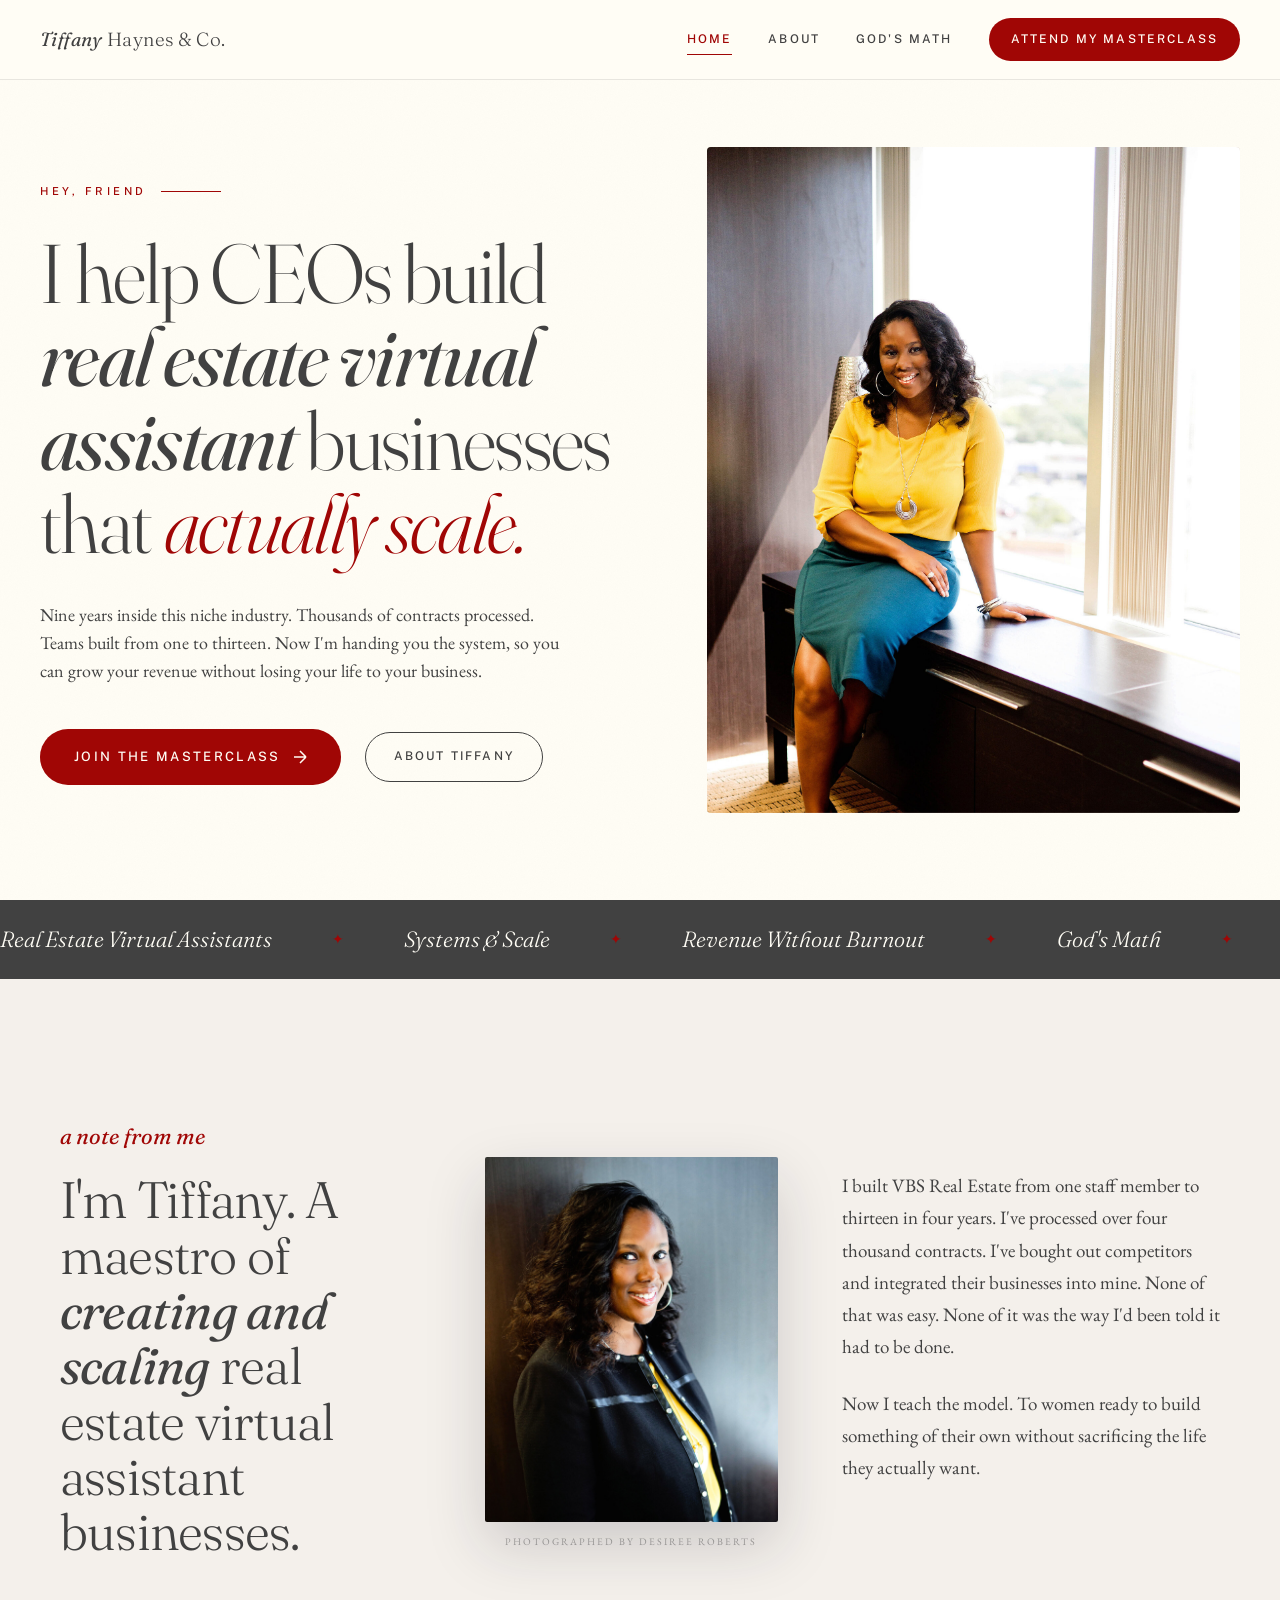
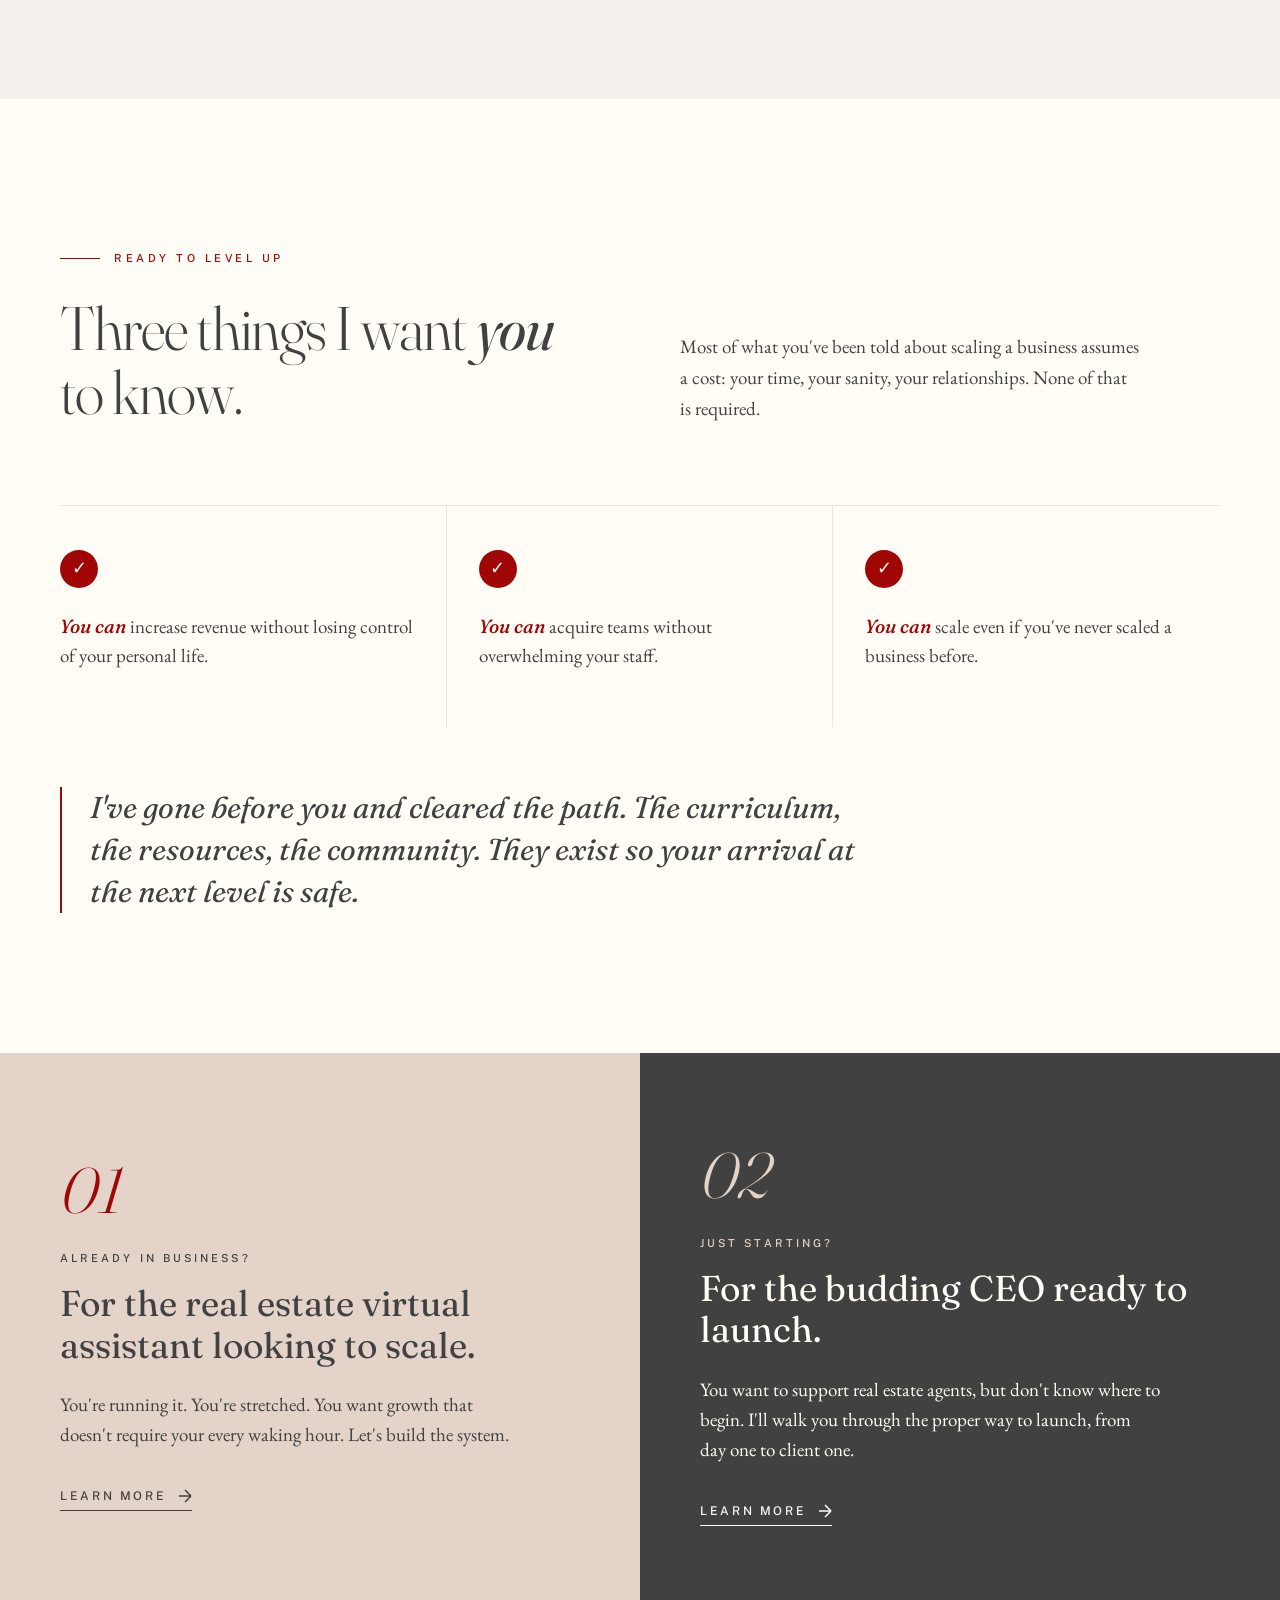
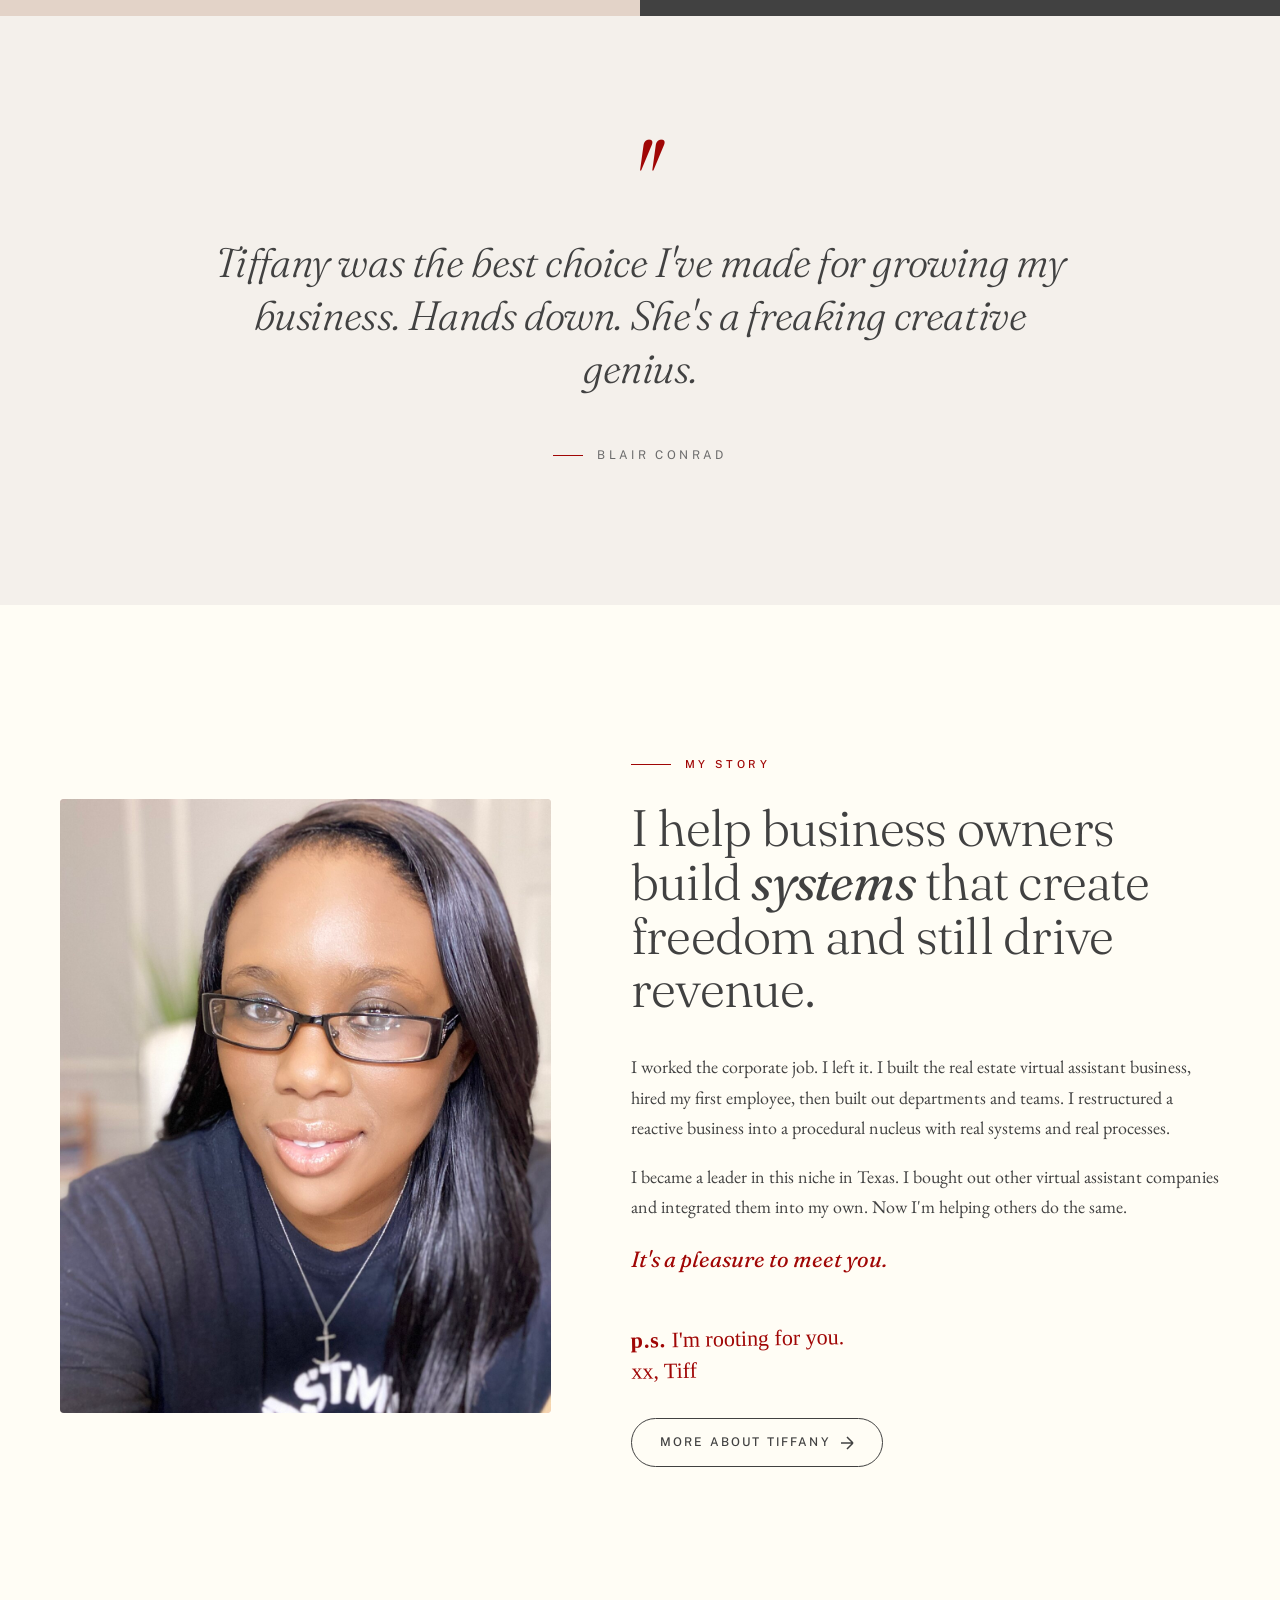
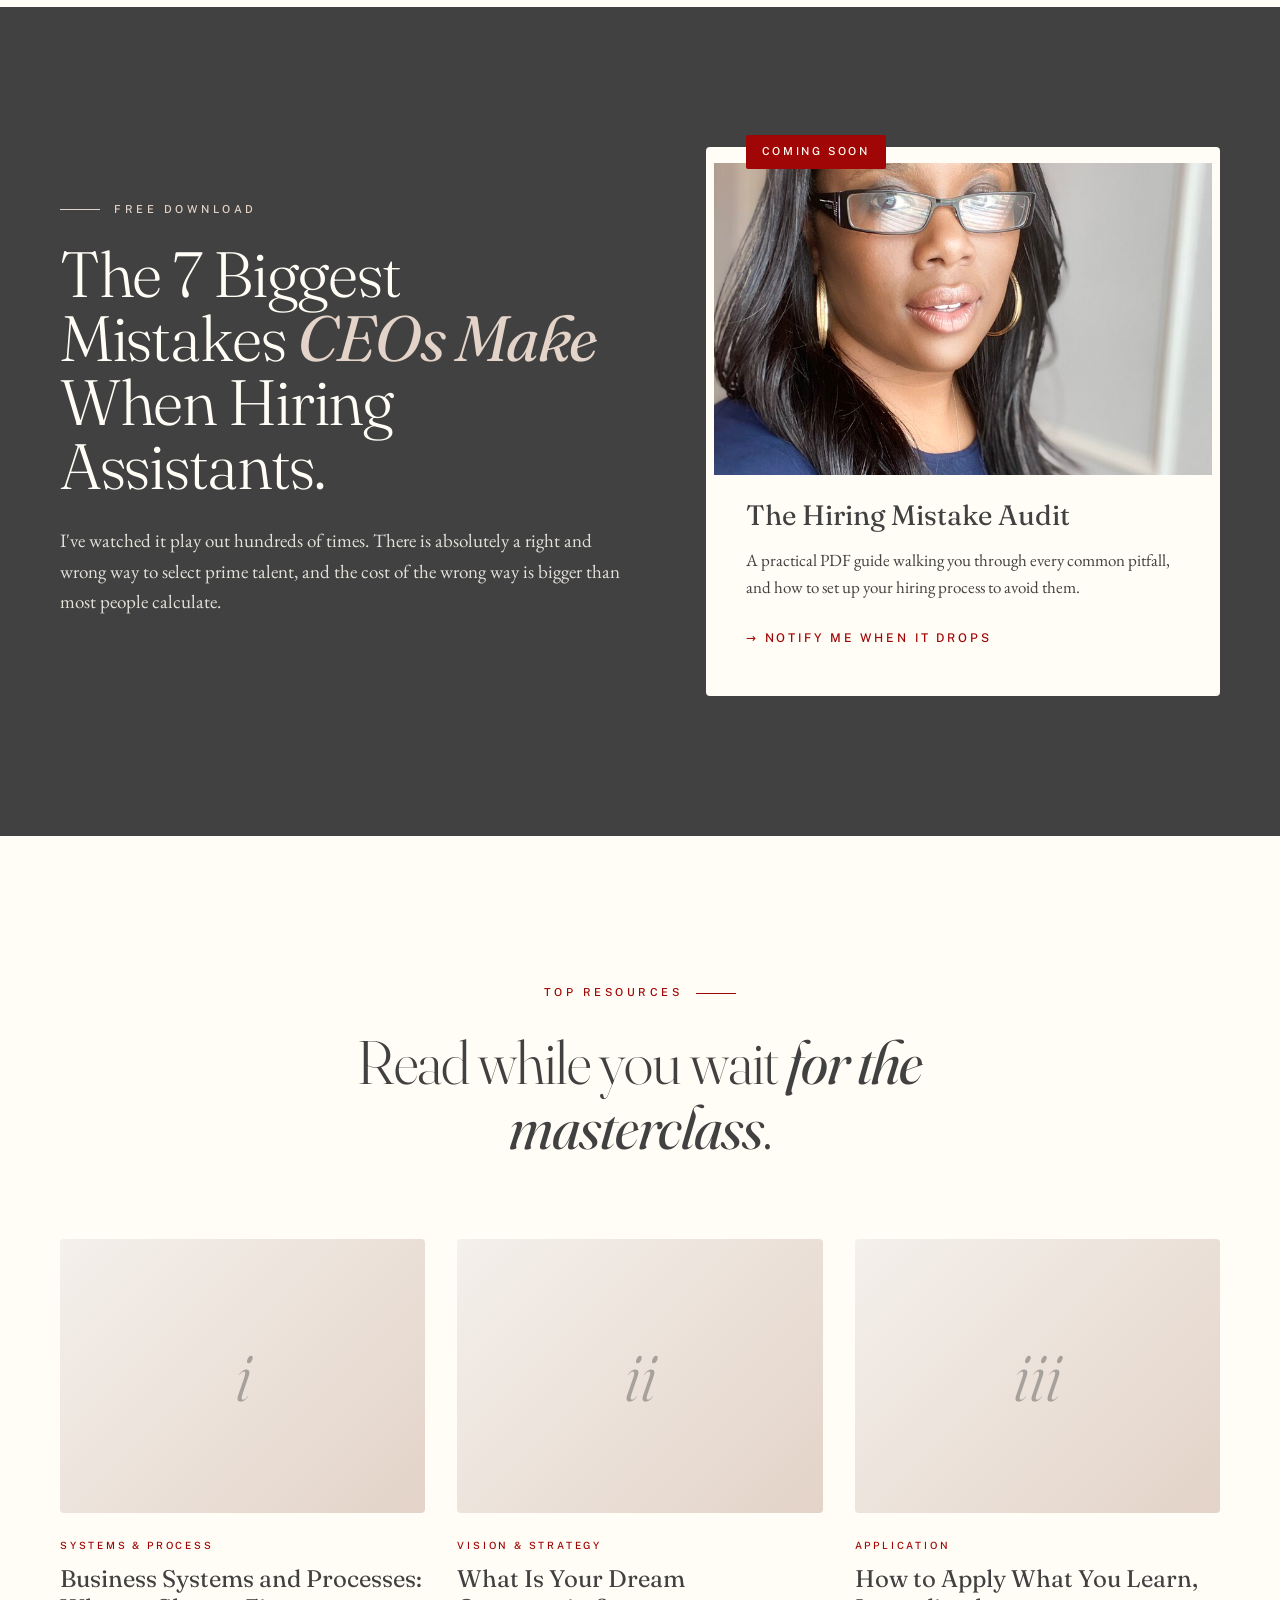
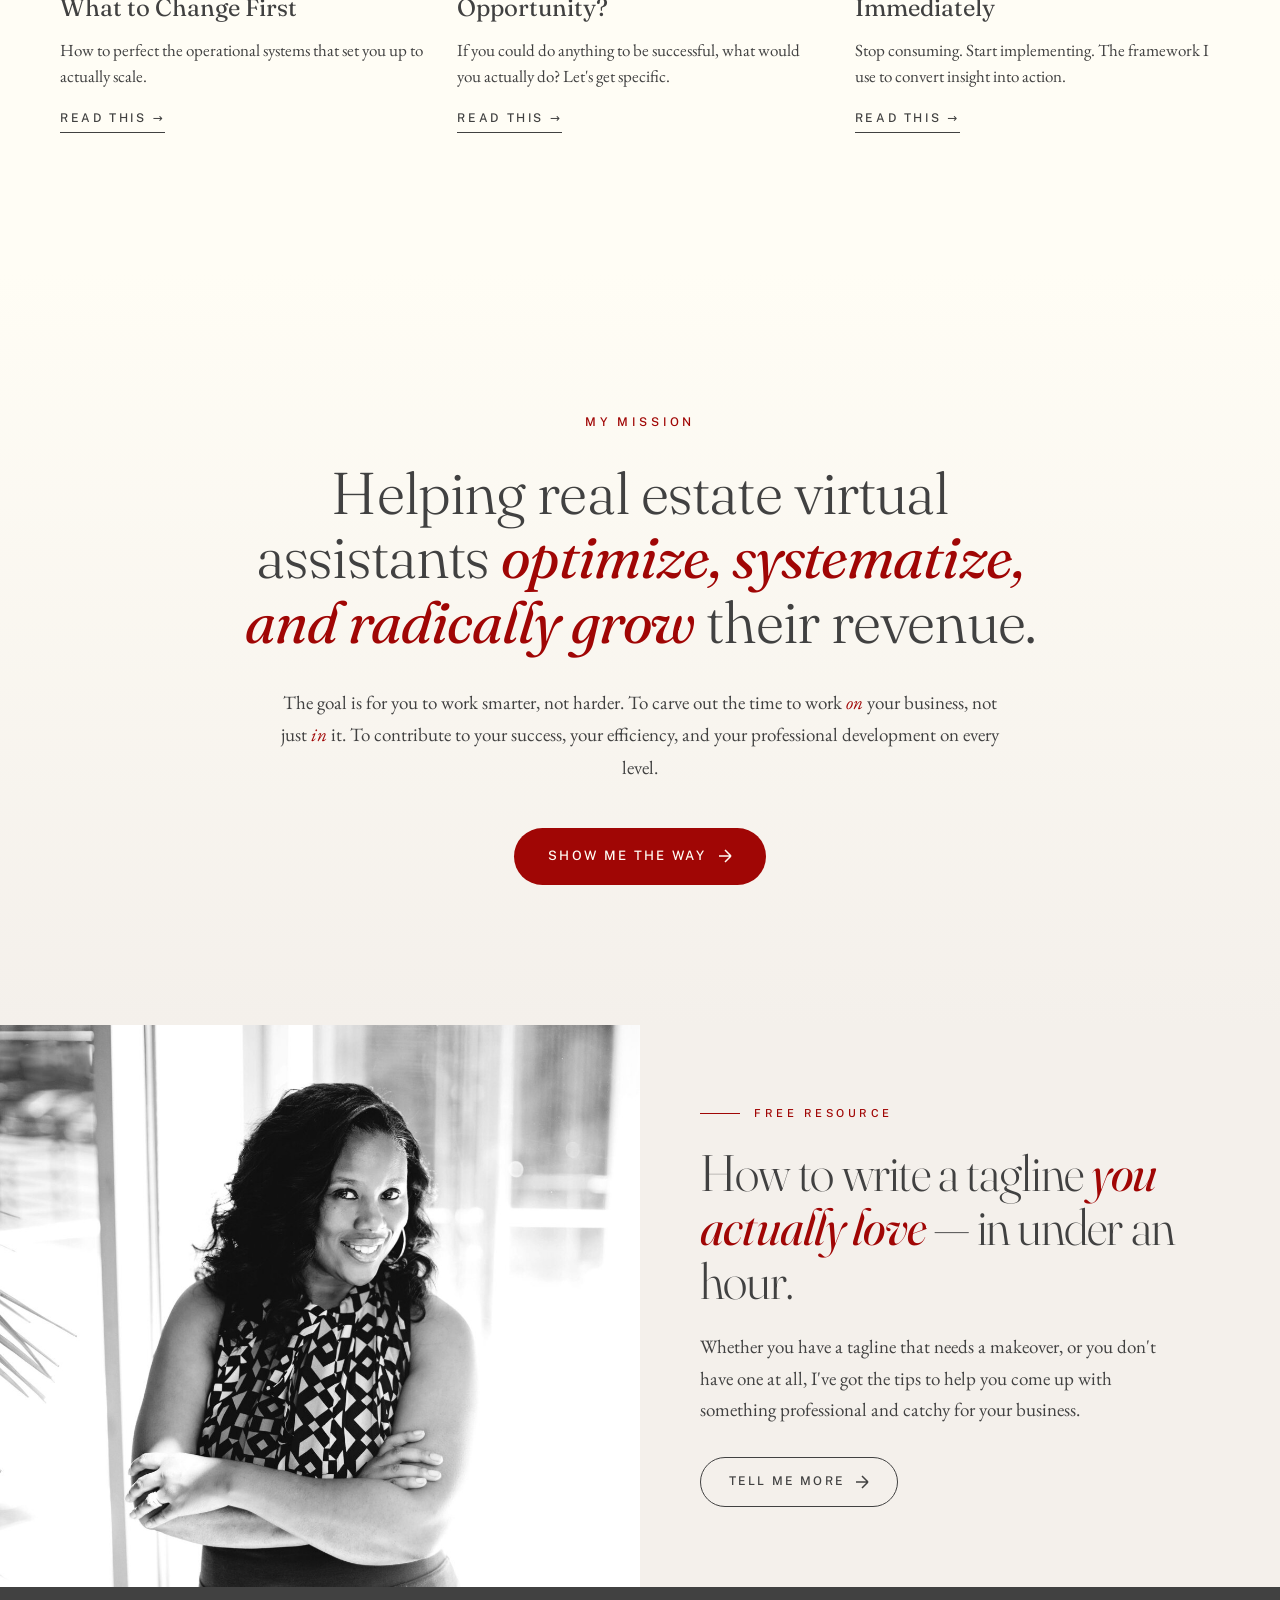
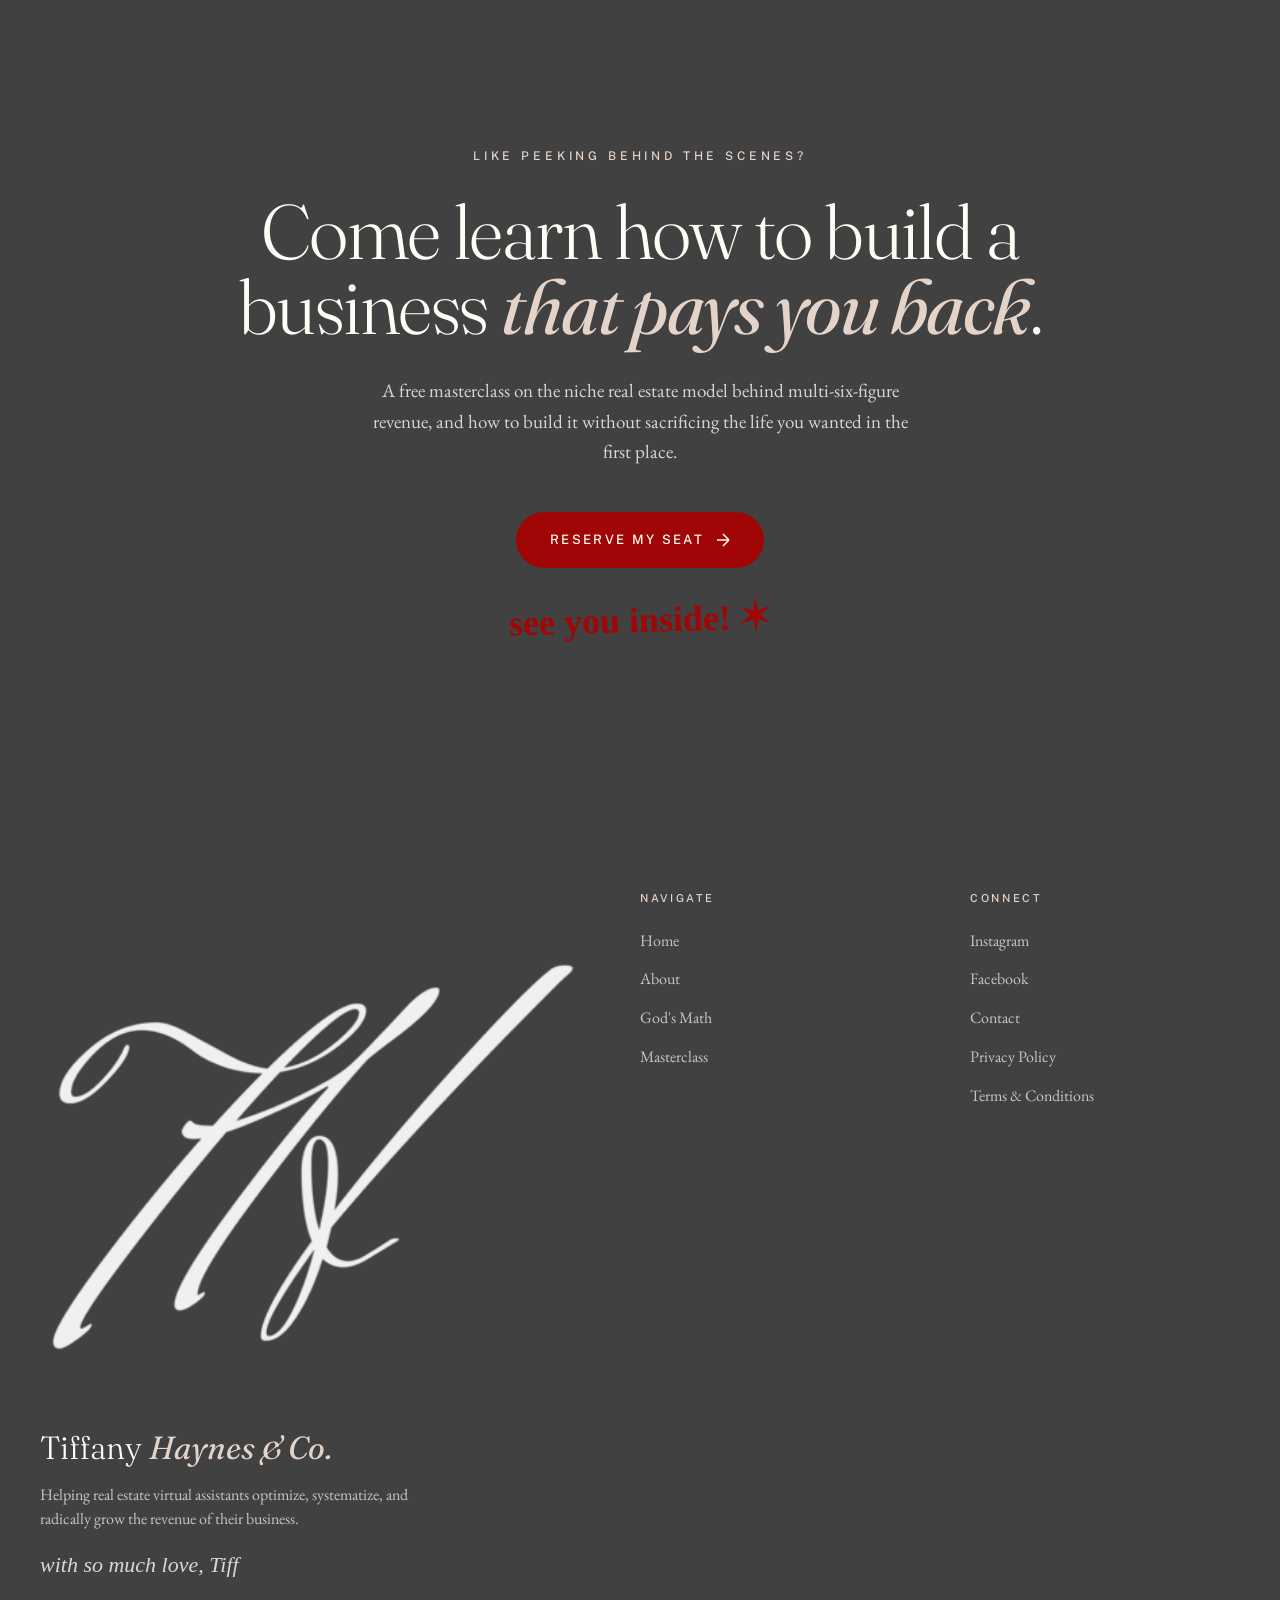
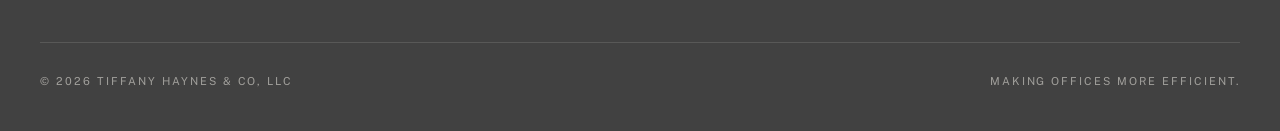
==== commit 950e16b3: "Add files via upload" ====
--- a/index.html
+++ b/index.html
@@ -2,6 +2,7 @@
 <html lang="en">
 <head>
 <meta charset="UTF-8" />
+<meta name="theme-color" content="#FAF6EF">
 <meta name="viewport" content="width=device-width, initial-scale=1.0" />
 <title>Tiffany Haynes & Co. — Real Estate Virtual Assistant Mentor</title>
 <meta name="description" content="Tiffany Haynes helps CEOs build and scale real estate virtual assistant businesses that drive revenue without consuming their lives." />
@@ -138,7 +139,7 @@
   background: var(--red);
   padding: 12px 22px;
   border-radius: 999px;
-  transition: all 0.3s ease;
+  transition: transform 0.3s ease, opacity 0.3s ease, background-color 0.3s ease, color 0.3s ease, border-color 0.3s ease, box-shadow 0.3s ease;
 }
 .nav-cta:hover {
   background: var(--red-dark);
@@ -150,6 +151,13 @@
   gap: 5px;
   cursor: pointer;
   padding: 8px;
+  /* Vercel: 44px mobile hit target minimum */
+  min-width: 44px;
+  min-height: 44px;
+  align-items: center;
+  justify-content: center;
+  background: transparent;
+  border: none;
 }
 .nav-toggle span {
   display: block;
@@ -219,7 +227,7 @@
   color: var(--cream);
   padding: 18px 34px;
   border-radius: 999px;
-  transition: all 0.3s ease;
+  transition: transform 0.3s ease, opacity 0.3s ease, background-color 0.3s ease, color 0.3s ease, border-color 0.3s ease, box-shadow 0.3s ease;
   display: inline-flex;
   align-items: center;
   gap: 12px;
@@ -241,7 +249,7 @@
   border: 1px solid var(--charcoal);
   padding: 14px 28px;
   border-radius: 999px;
-  transition: all 0.3s ease;
+  transition: transform 0.3s ease, opacity 0.3s ease, background-color 0.3s ease, color 0.3s ease, border-color 0.3s ease, box-shadow 0.3s ease;
   display: inline-flex;
   align-items: center;
   gap: 10px;
@@ -530,9 +538,38 @@
 }
 .greeting-grid {
   display: grid;
-  grid-template-columns: 1fr 1.4fr;
-  gap: 80px;
-  align-items: center;
+  grid-template-columns: 1.05fr 0.85fr 1.1fr;
+  gap: 64px;
+  align-items: center;
+}
+.greeting-portrait {
+  position: relative;
+  aspect-ratio: 4 / 5;
+  width: 100%;
+}
+.greeting-portrait img {
+  width: 100%;
+  height: 100%;
+  object-fit: cover;
+  display: block;
+  border-radius: 2px;
+  box-shadow: 0 24px 60px rgba(26, 26, 46, 0.18);
+  filter: saturate(1.05);
+}
+/* Editorial flourish — small "est." caption beneath portrait */
+.greeting-portrait::after {
+  content: 'photographed by Desiree Roberts';
+  position: absolute;
+  bottom: -28px;
+  left: 0;
+  right: 0;
+  text-align: center;
+  font-family: var(--font-utility);
+  font-size: 10px;
+  letter-spacing: 0.2em;
+  text-transform: uppercase;
+  color: var(--charcoal);
+  opacity: 0.45;
 }
 .greeting-eyebrow {
   font-family: var(--font-display);
@@ -1069,7 +1106,11 @@
 
 /* ============ RESPONSIVE ============ */
 @media (max-width: 1024px) {
-  .home-hero { padding: 100px 22px 60px; }
+  .home-hero {
+    padding: 100px 22px 60px;
+    min-height: auto;        /* Vercel: resilient layouts — don't force 100vh on mobile */
+    align-items: start;       /* Content starts at top, no centered dead space */
+  }
   .home-hero-grid { grid-template-columns: 1fr; gap: 40px; }
   .home-hero-visual { max-width: 360px; margin: 0 auto; }
 
@@ -1080,6 +1121,13 @@
   .greeting-grid, .home-story-grid, .download-grid {
     grid-template-columns: 1fr; gap: 36px;
   }
+  /* Portrait keeps reasonable size when stacked — prevents it from filling viewport */
+  .greeting-portrait {
+    max-width: 380px;
+    margin: 0 auto;
+    aspect-ratio: 4 / 5;
+  }
+  .greeting-portrait::after { bottom: -22px; }
   .level-up-header {
     grid-template-columns: 1fr; gap: 24px; margin-bottom: 50px;
   }
@@ -1718,6 +1766,43 @@
 .btn-primary:focus-visible,
 .nav-cta:focus-visible {
   outline-offset: 4px;
+}
+
+
+/* ============ VERCEL WEB INTERFACE GUIDELINES ============ */
+/* Pulled from vercel.com/design/guidelines */
+
+/* color-scheme: align scrollbar/UI chrome with theme */
+html { color-scheme: light; }
+
+/* Honor prefers-reduced-motion — vestibular accessibility */
+@media (prefers-reduced-motion: reduce) {
+  *, *::before, *::after {
+    animation-duration: 0.01ms !important;
+    animation-iteration-count: 1 !important;
+    transition-duration: 0.01ms !important;
+    scroll-behavior: auto !important;
+  }
+}
+
+/* scroll-margin-top — anchor links don't hide under sticky nav (~80px) */
+section[id], h1[id], h2[id], h3[id], #main-content, #register, #understand {
+  scroll-margin-top: 100px;
+}
+
+/* touch-action: manipulation — prevents 300ms tap delay & double-tap zoom on controls */
+a, button, .btn-primary, .btn-ghost, .nav-cta, .nav-toggle,
+.gm-hero-cta-primary, .gm-hero-cta-secondary,
+.mc-house-cta-button, input[type="submit"] {
+  touch-action: manipulation;
+  -webkit-tap-highlight-color: rgba(26, 26, 46, 0.15);
+}
+
+/* tabular-nums — clean comparison alignment for stat numbers */
+.stat-number, .stat, .count, .metric, time, .date,
+[class*="stat-"], [class*="-num"], [class*="count-"] {
+  font-variant-numeric: tabular-nums;
+  font-feature-settings: "tnum" 1;
 }
 
 </style>
@@ -1856,6 +1941,9 @@
       <div class="reveal-on-scroll">
         <div class="greeting-eyebrow">a note from me</div>
         <h2 class="greeting-title">I'm Tiffany. A maestro of <em>creating and scaling</em> real estate virtual assistant businesses.</h2>
+      </div>
+      <div class="greeting-portrait reveal-on-scroll">
+        <img src="images/11.jpg" alt="Tiffany Haynes" loading="lazy">
       </div>
       <div class="greeting-text reveal-on-scroll">
         <p>I built VBS Real Estate from one staff member to thirteen in four years. I've processed over four thousand contracts. I've bought out competitors and integrated their businesses into mine. None of that was easy. None of it was the way I'd been told it had to be done.</p>
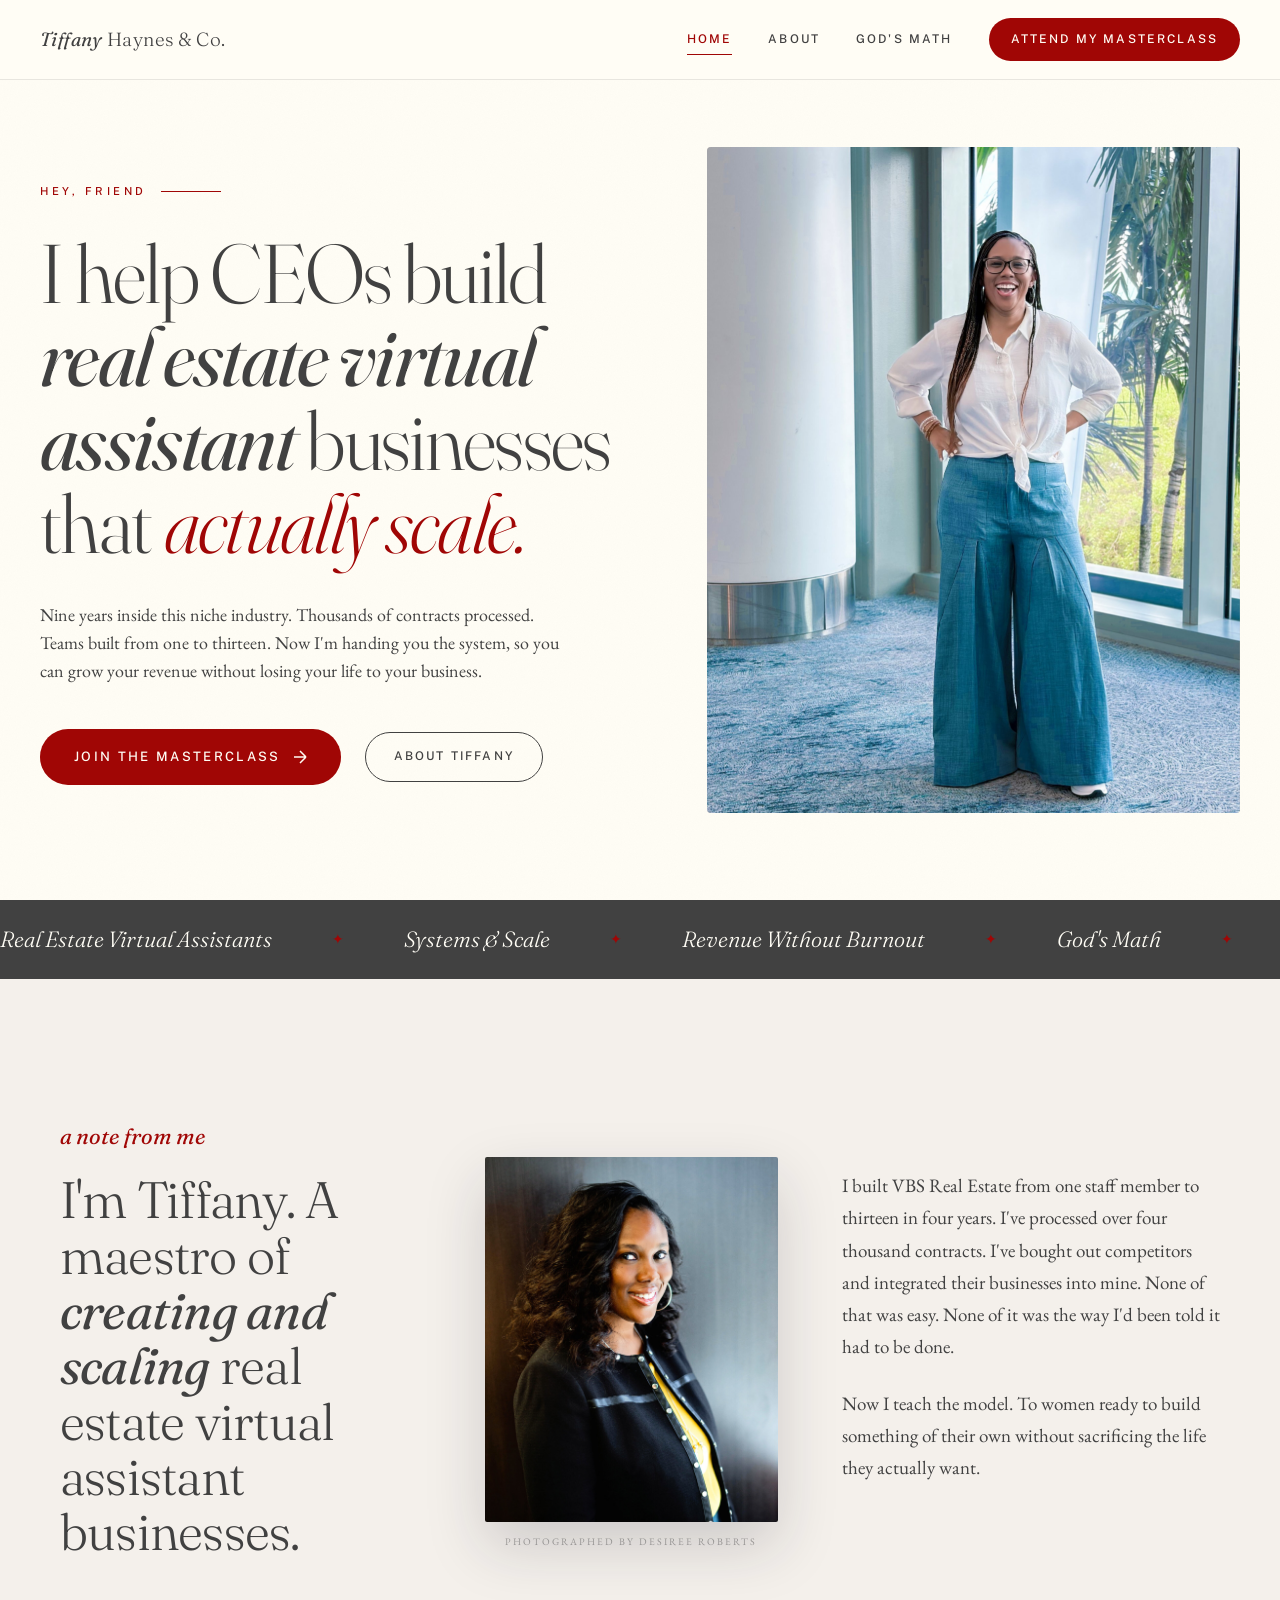
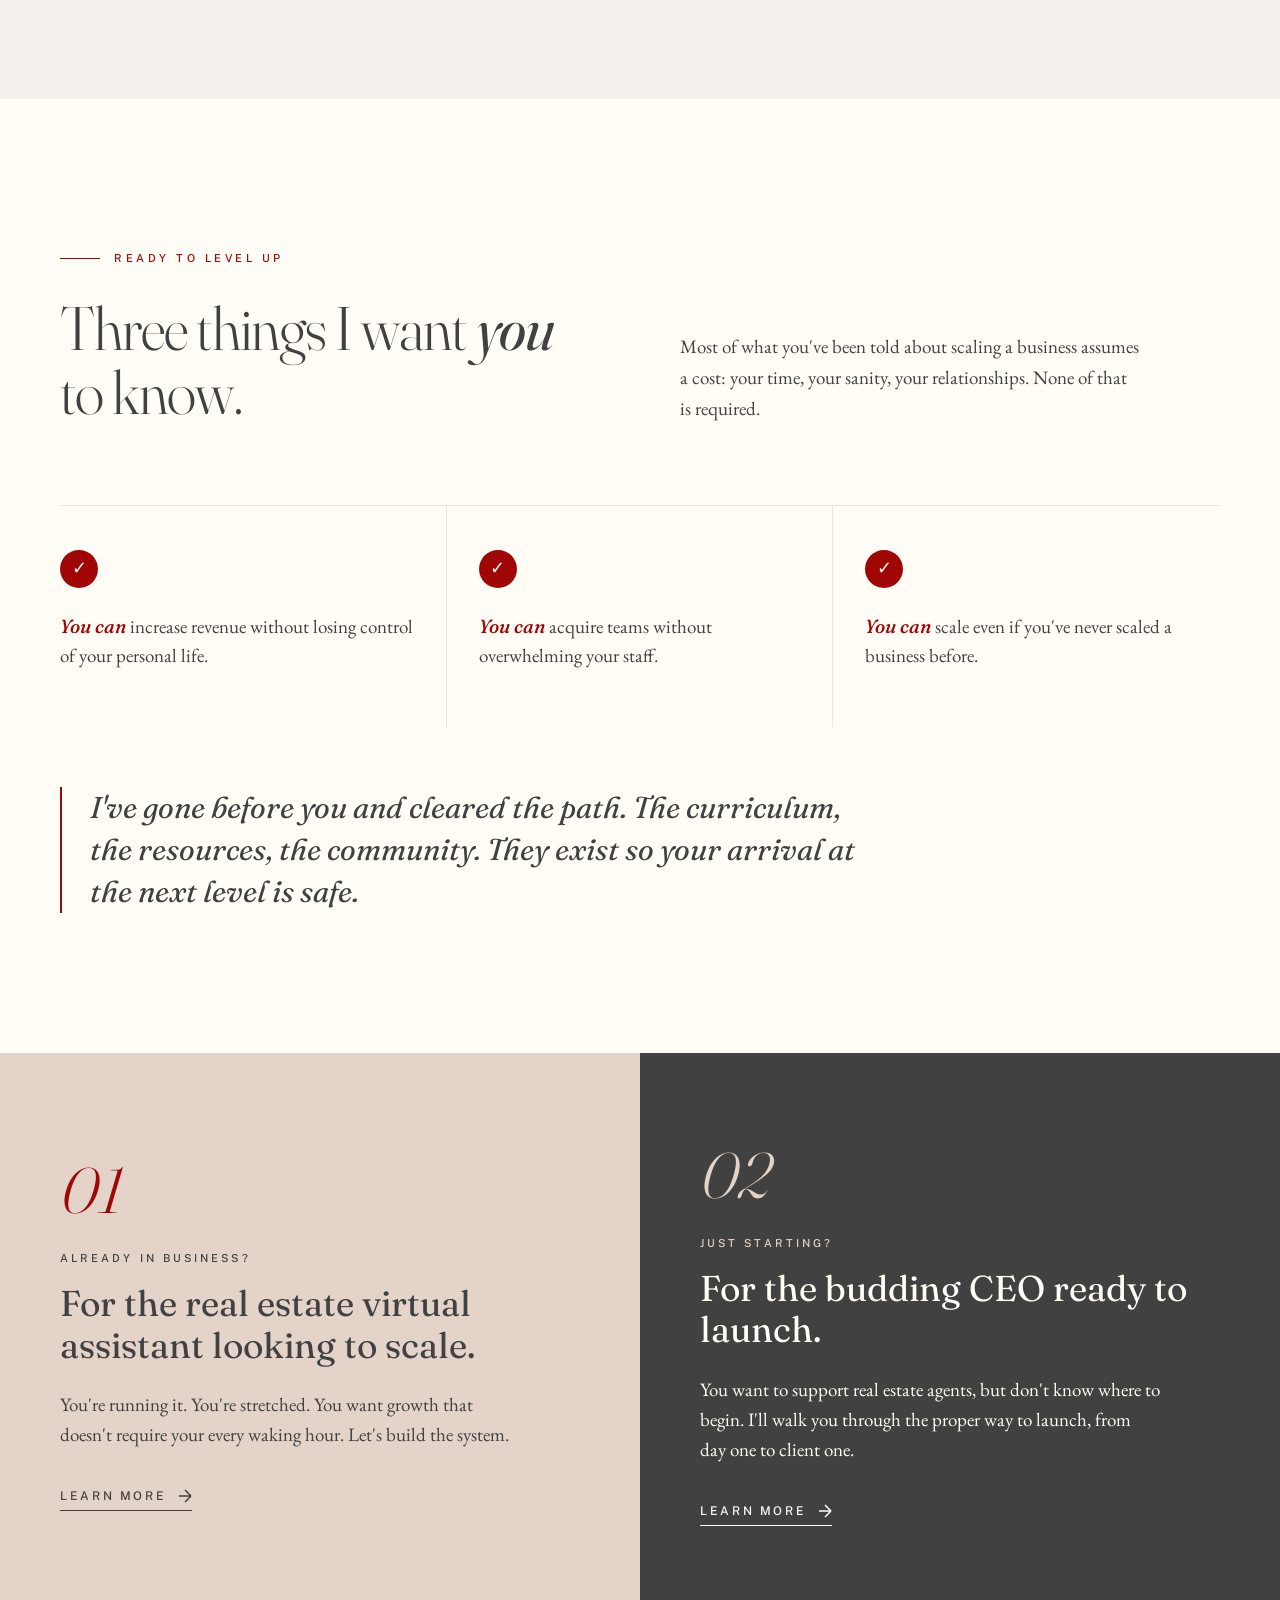
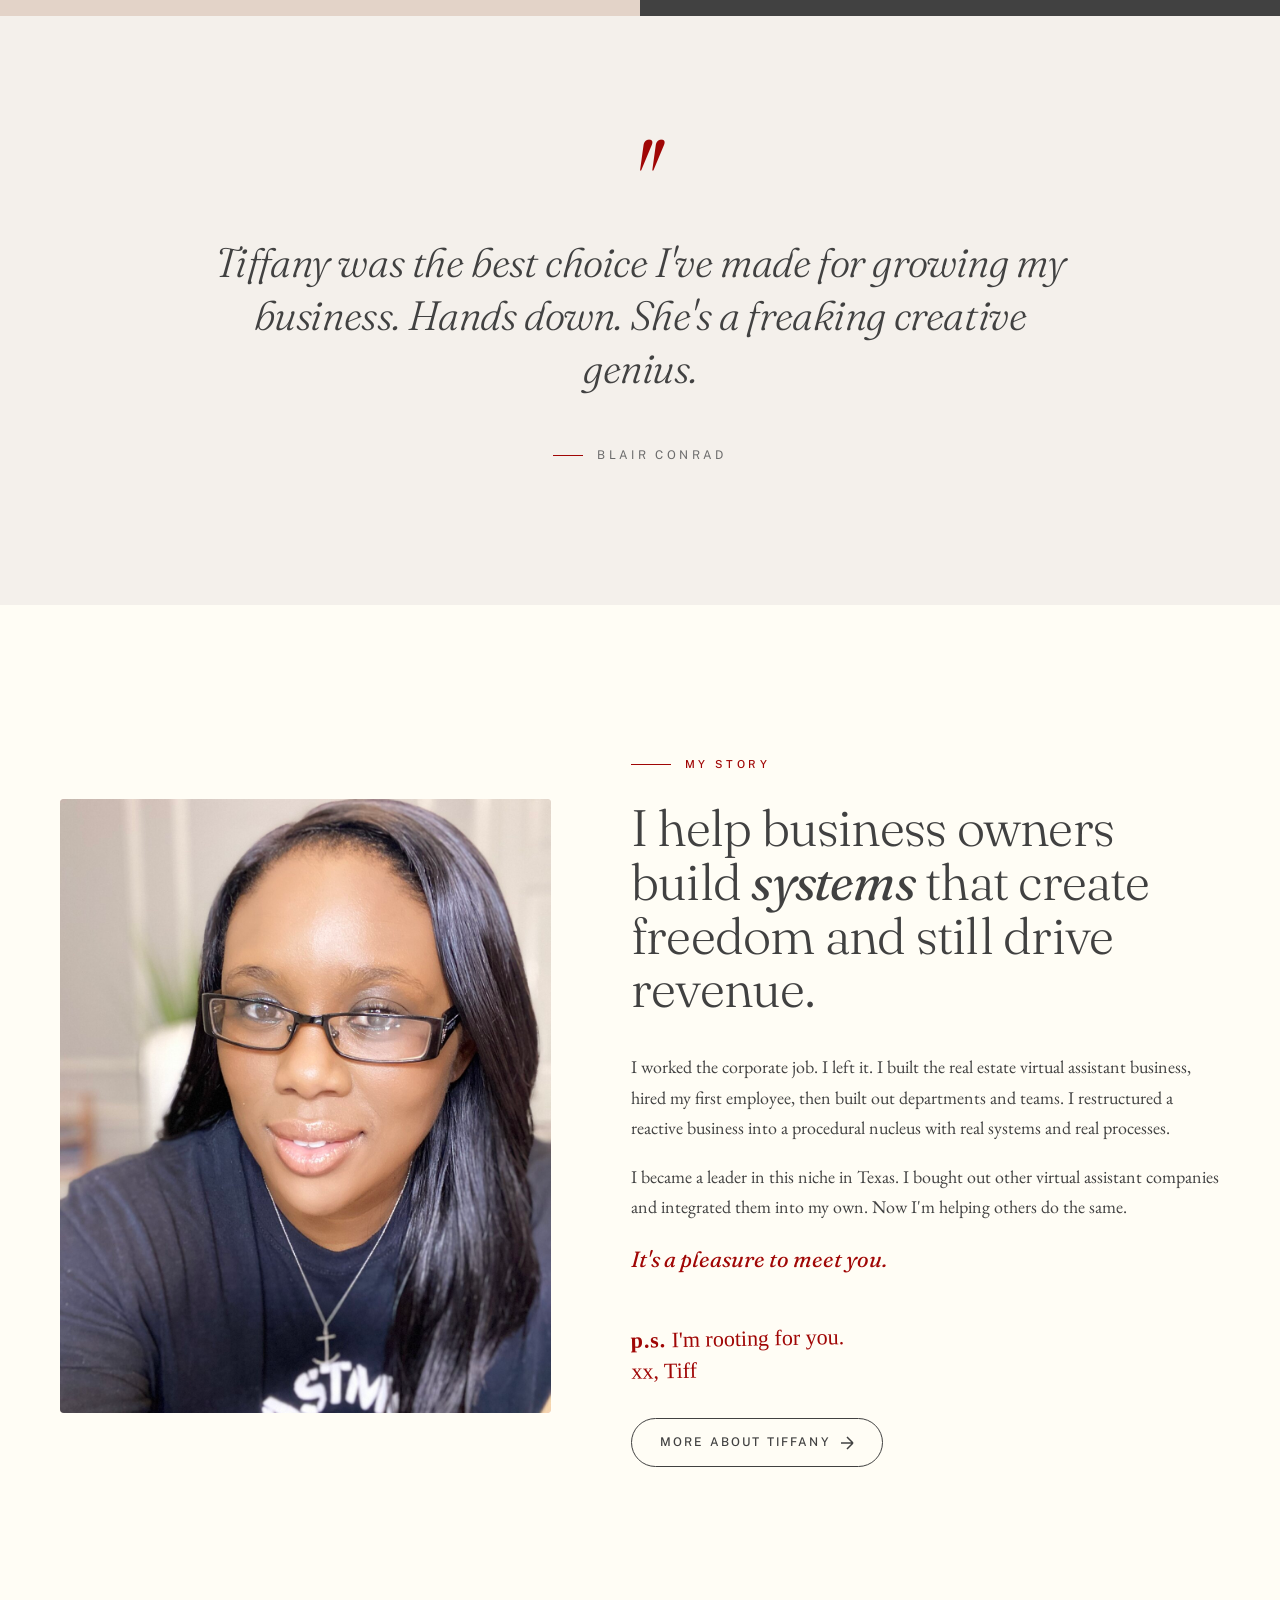
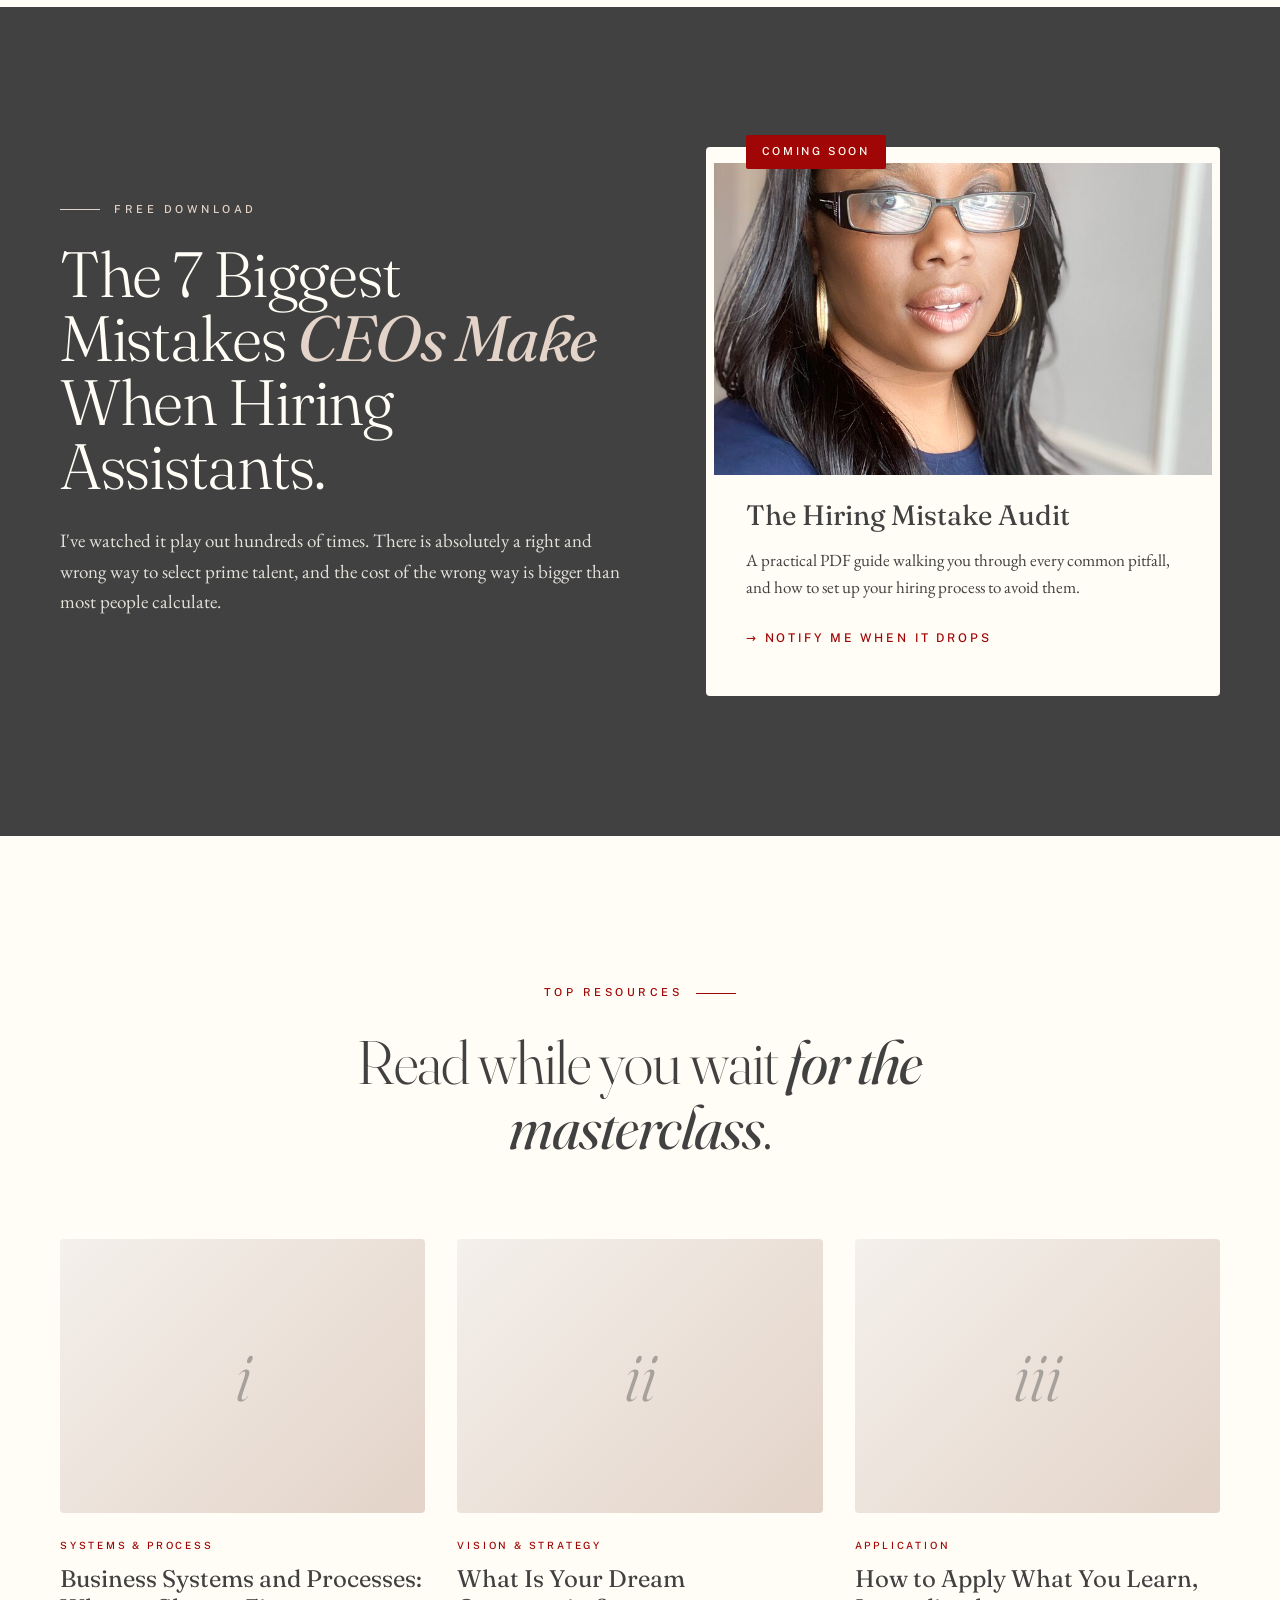
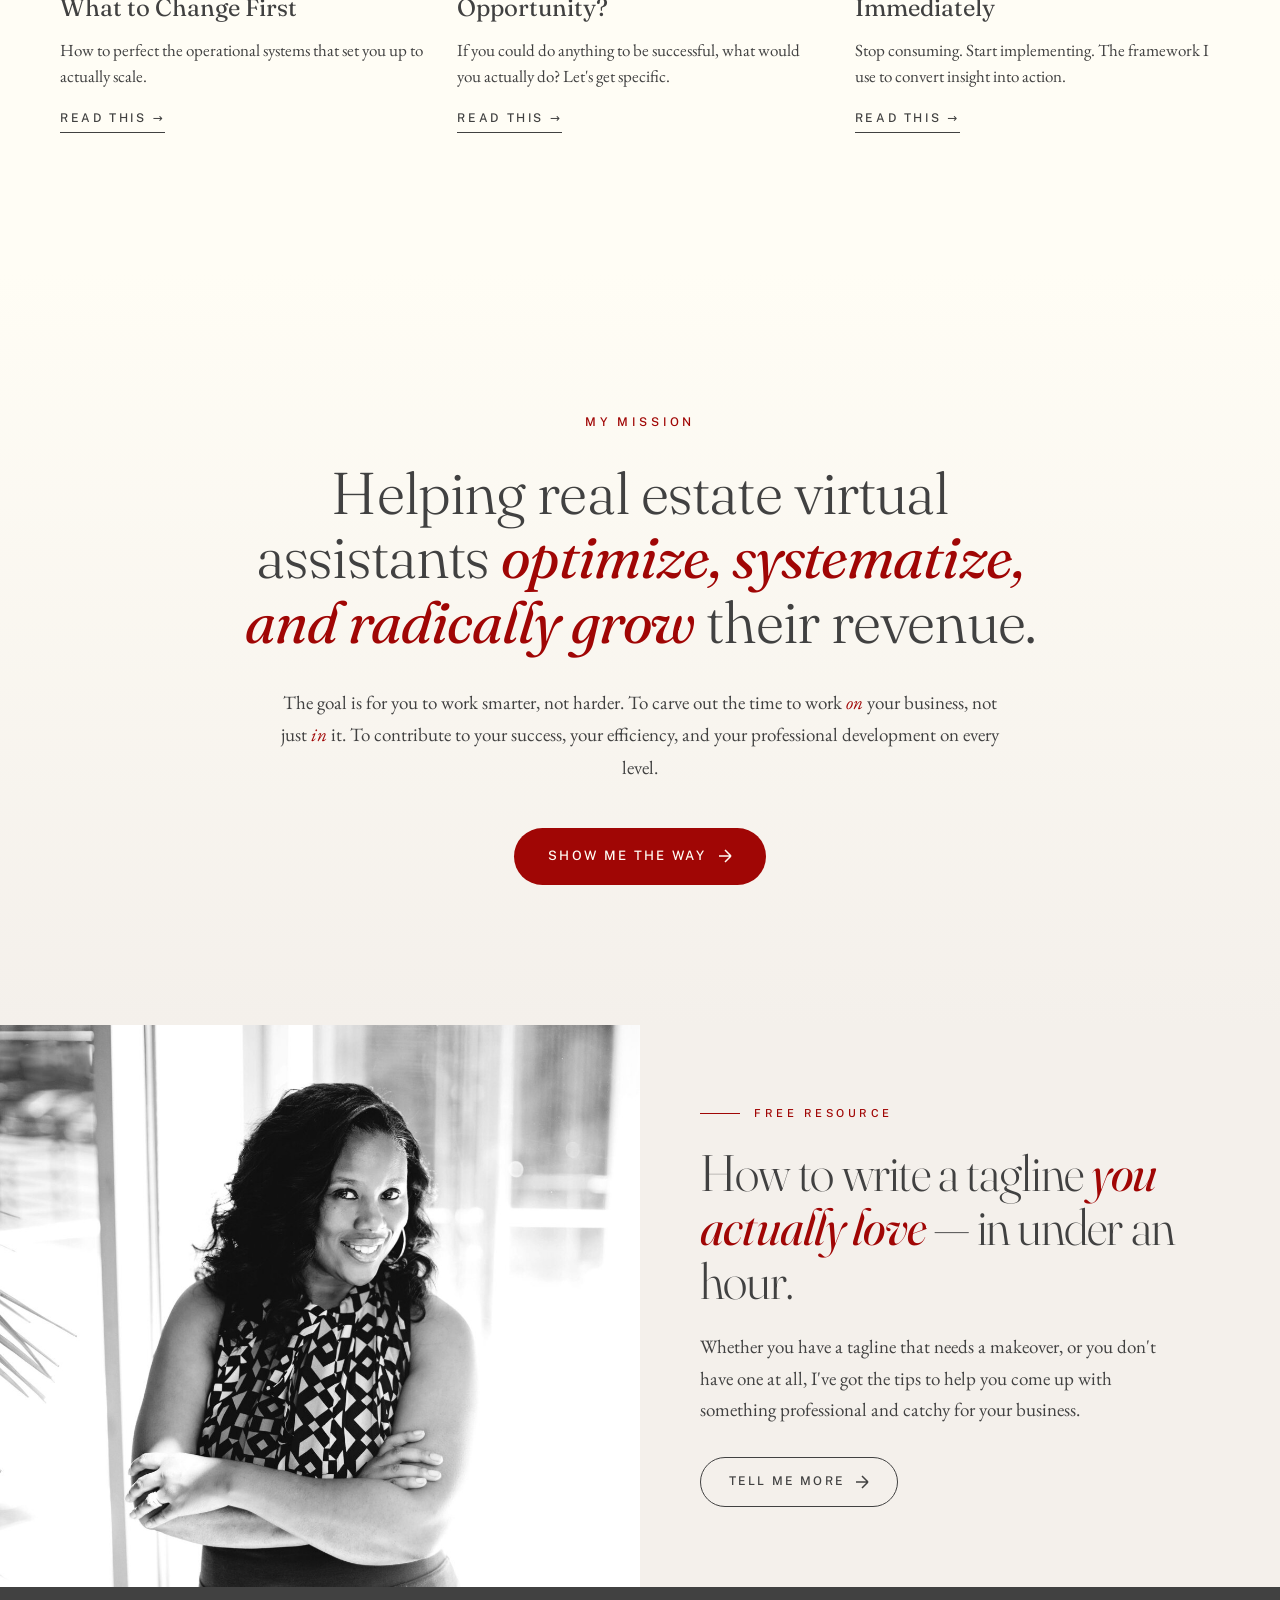
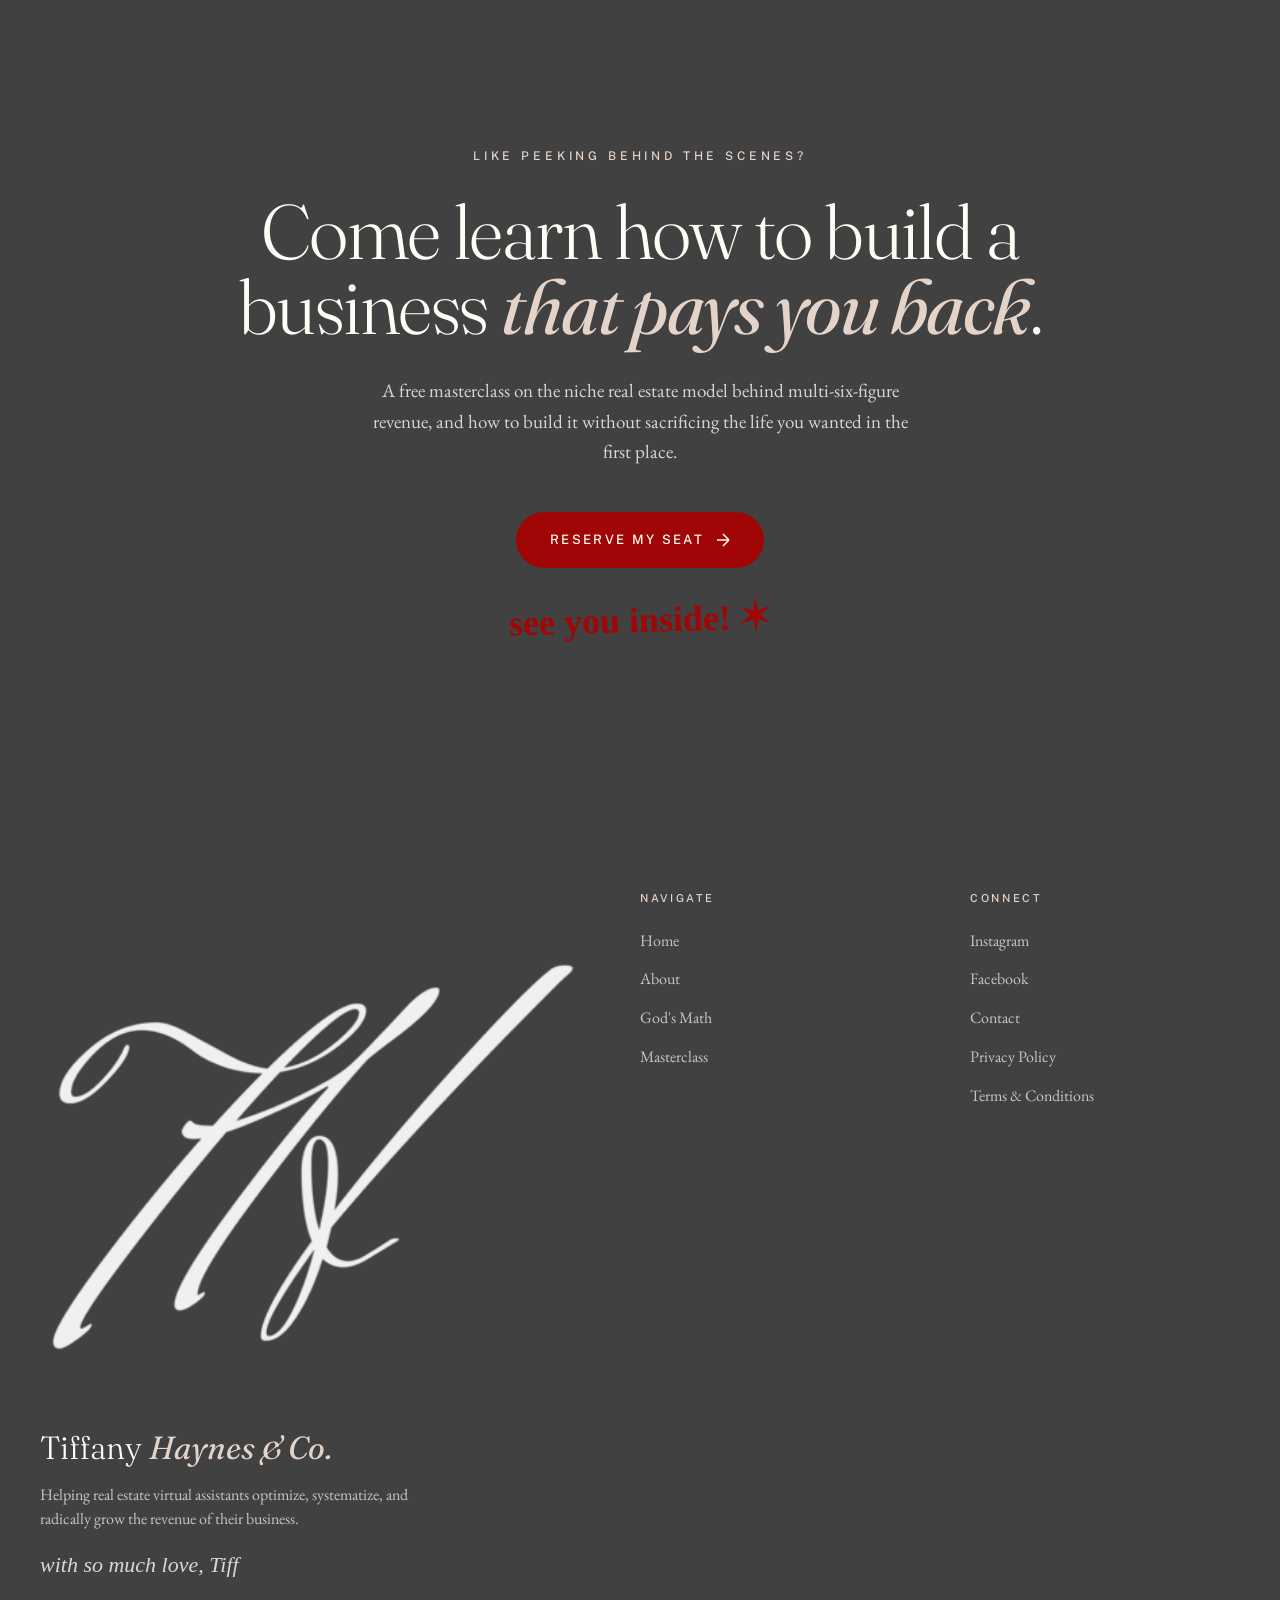
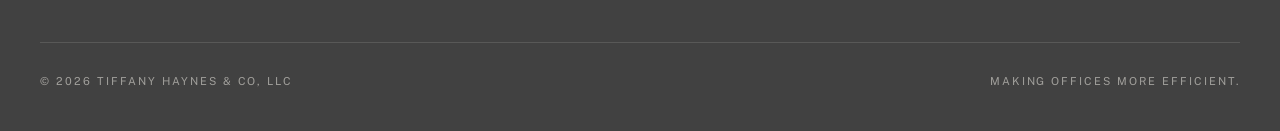
==== commit 84aa7d13: "Add files via upload" ====
--- a/index.html
+++ b/index.html
@@ -1828,14 +1828,14 @@
 <meta property="og:description" content="Tiffany Haynes helps CEOs build real estate virtual assistant businesses that actually scale. Nine years inside the niche industry. Thousands of contracts processed.">
 <meta property="og:url" content="https://tiffanyhaynesco.com/">
 <meta property="og:site_name" content="Tiffany Haynes & Co.">
-<meta property="og:image" content="https://tiffanyhaynesco.com/images/01.jpg">
+<meta property="og:image" content="https://tiffanyhaynesco.com/images/02.jpg">
 <meta property="og:image:alt" content="Tiffany Haynes — Real Estate Virtual Assistant Mentor">
 
 <!-- Twitter Card -->
 <meta name="twitter:card" content="summary_large_image">
 <meta name="twitter:title" content="Tiffany Haynes & Co. — Real Estate Virtual Assistant Mentor">
 <meta name="twitter:description" content="Tiffany Haynes helps CEOs build real estate virtual assistant businesses that actually scale. Nine years inside the niche industry. Thousands of contracts processed.">
-<meta name="twitter:image" content="https://tiffanyhaynesco.com/images/01.jpg">
+<meta name="twitter:image" content="https://tiffanyhaynesco.com/images/02.jpg">
 
 <!-- Canonical URL -->
 <link rel="canonical" href="https://tiffanyhaynesco.com/">
@@ -1913,7 +1913,7 @@
     </div>
     <div class="home-hero-visual">
       <div class="home-hero-meta">est. 2015</div>
-      <img src="images/01.jpg" alt="Tiffany Haynes" loading="eager">
+      <img src="images/02.jpg" alt="Tiffany Haynes" loading="eager">
     </div>
   </div>
 </section>
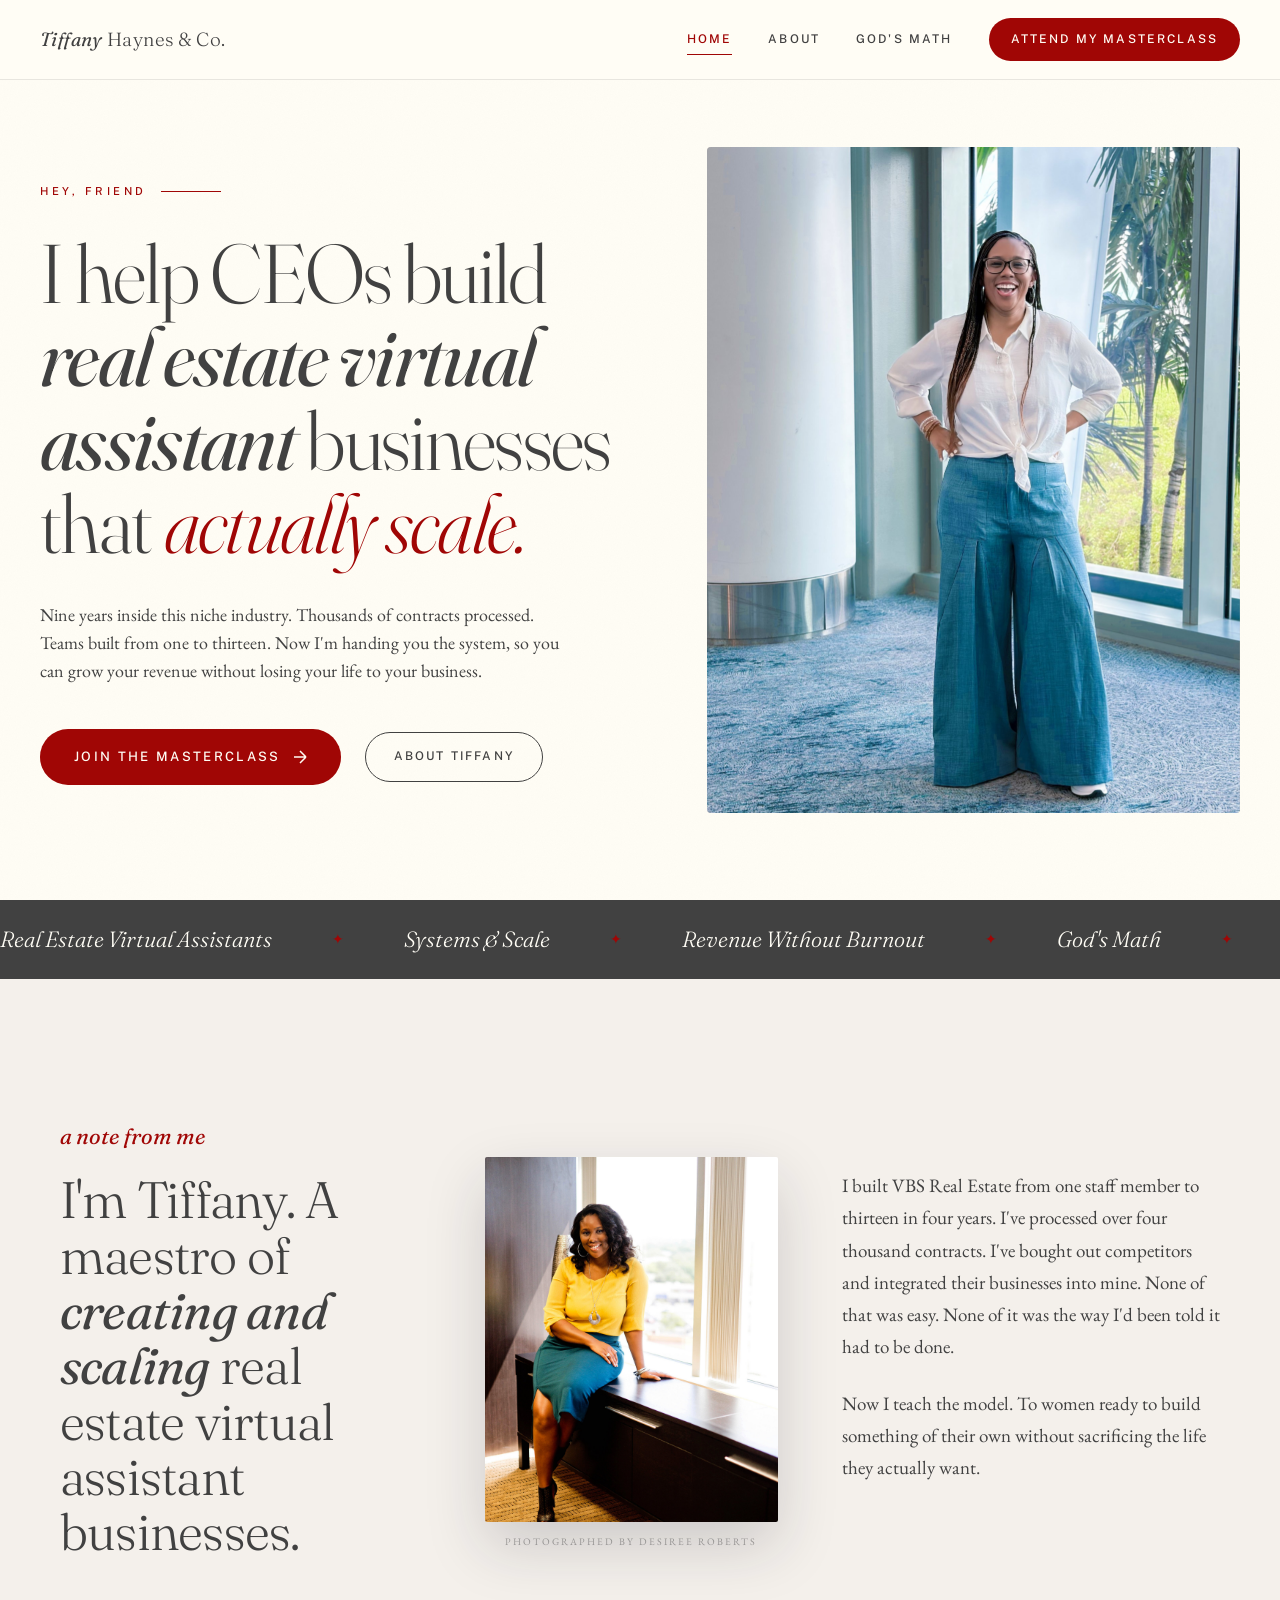
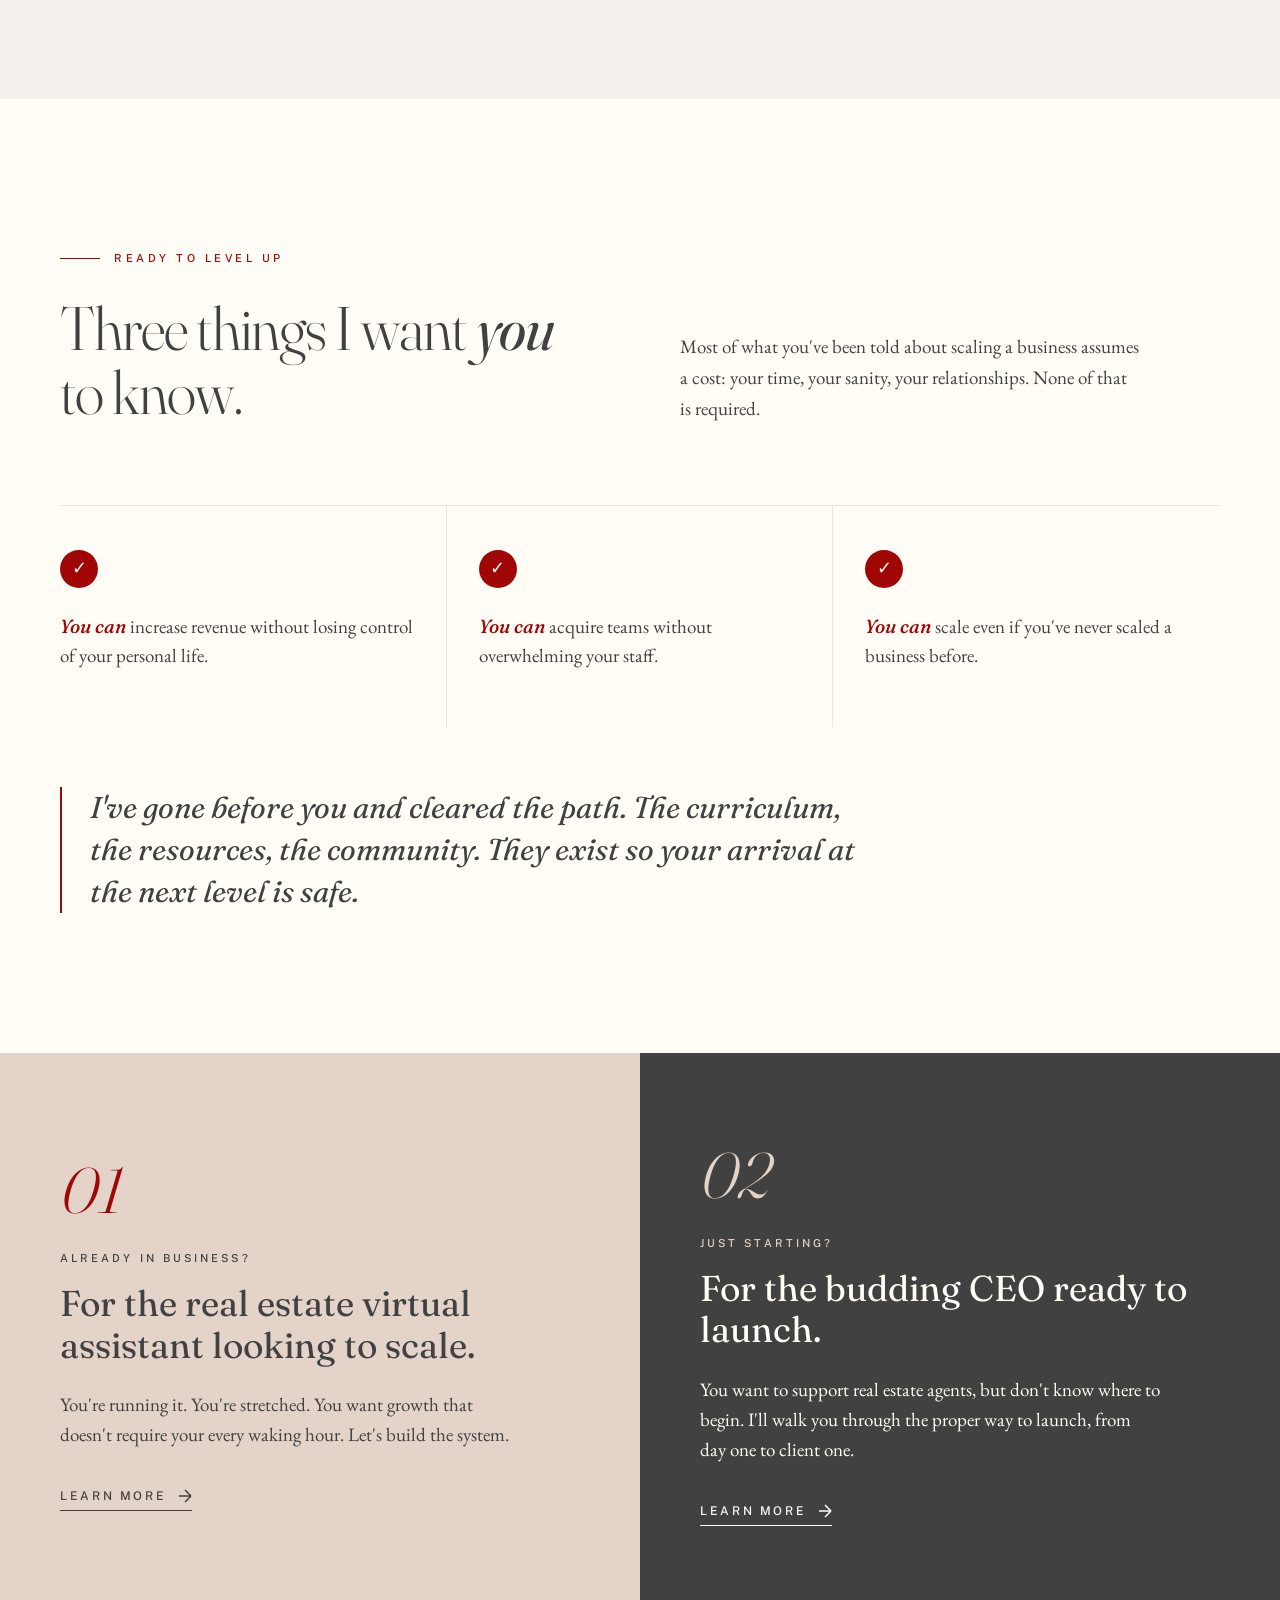
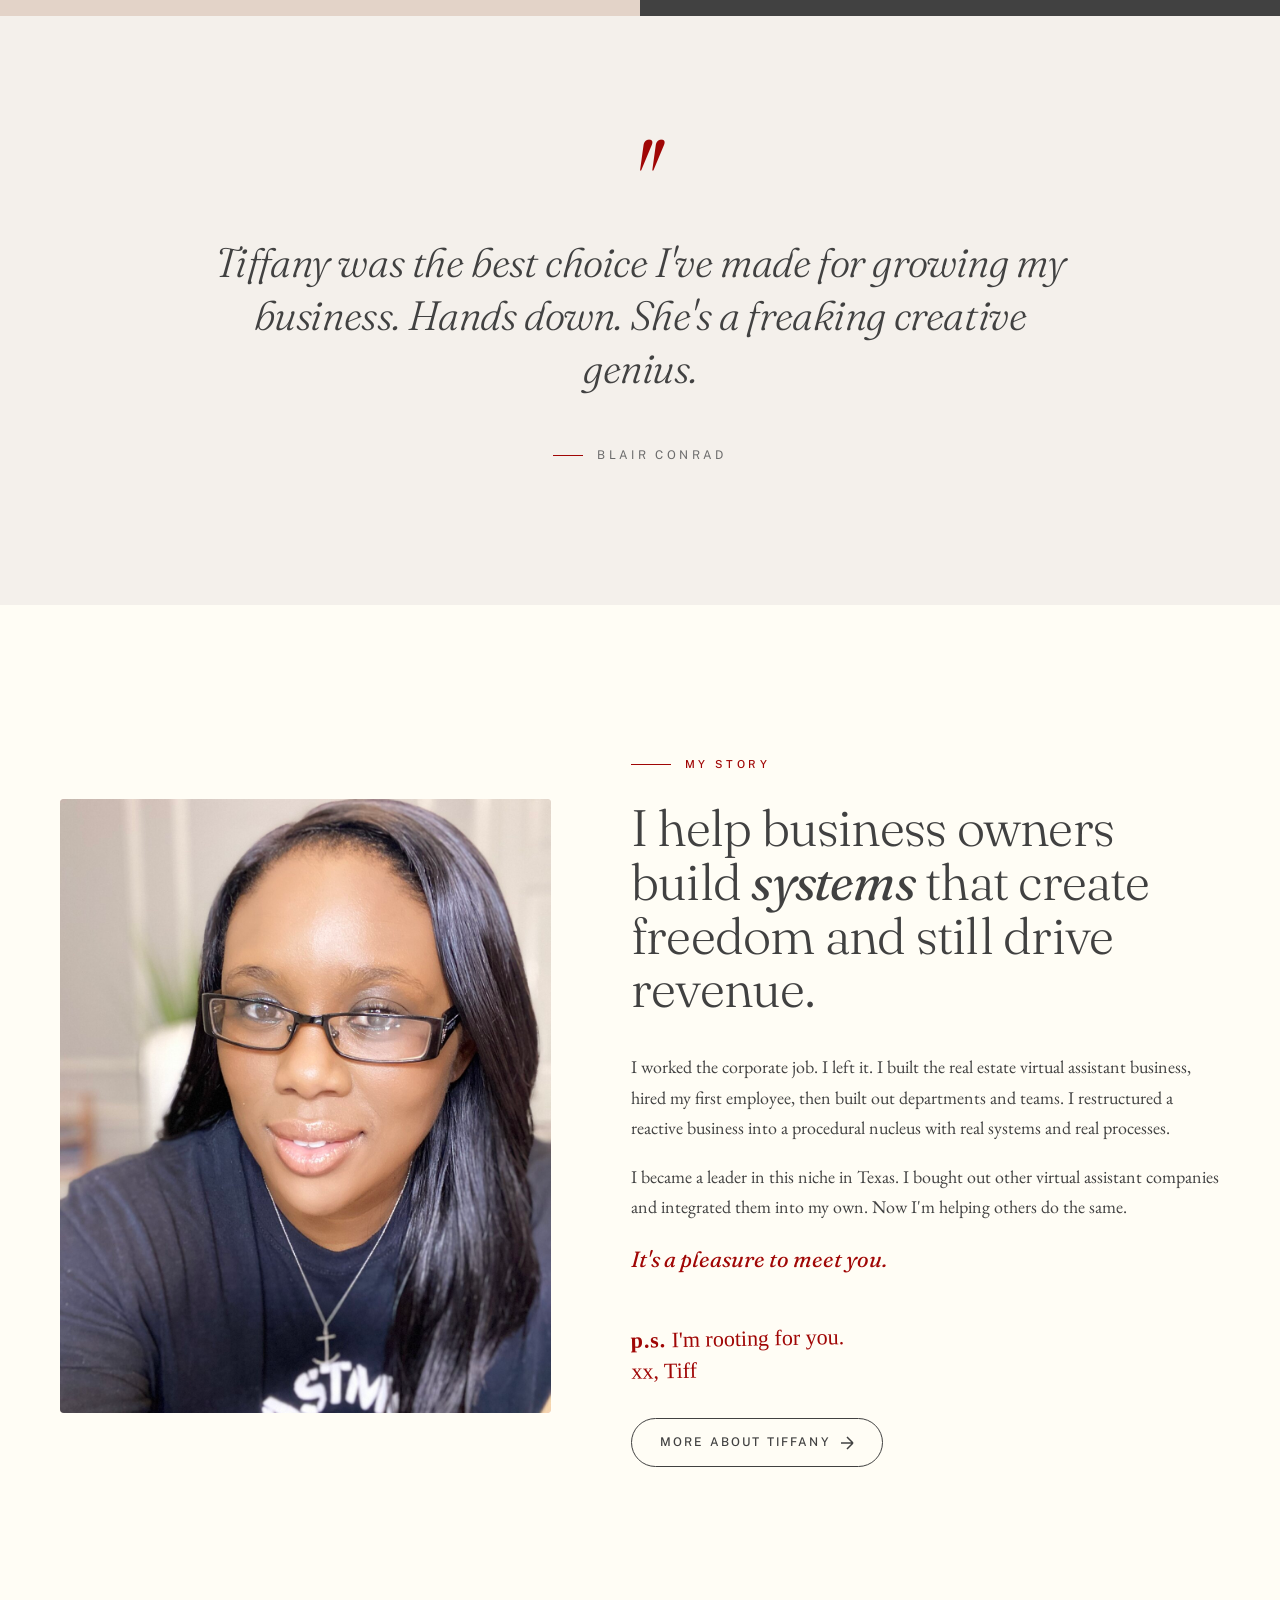
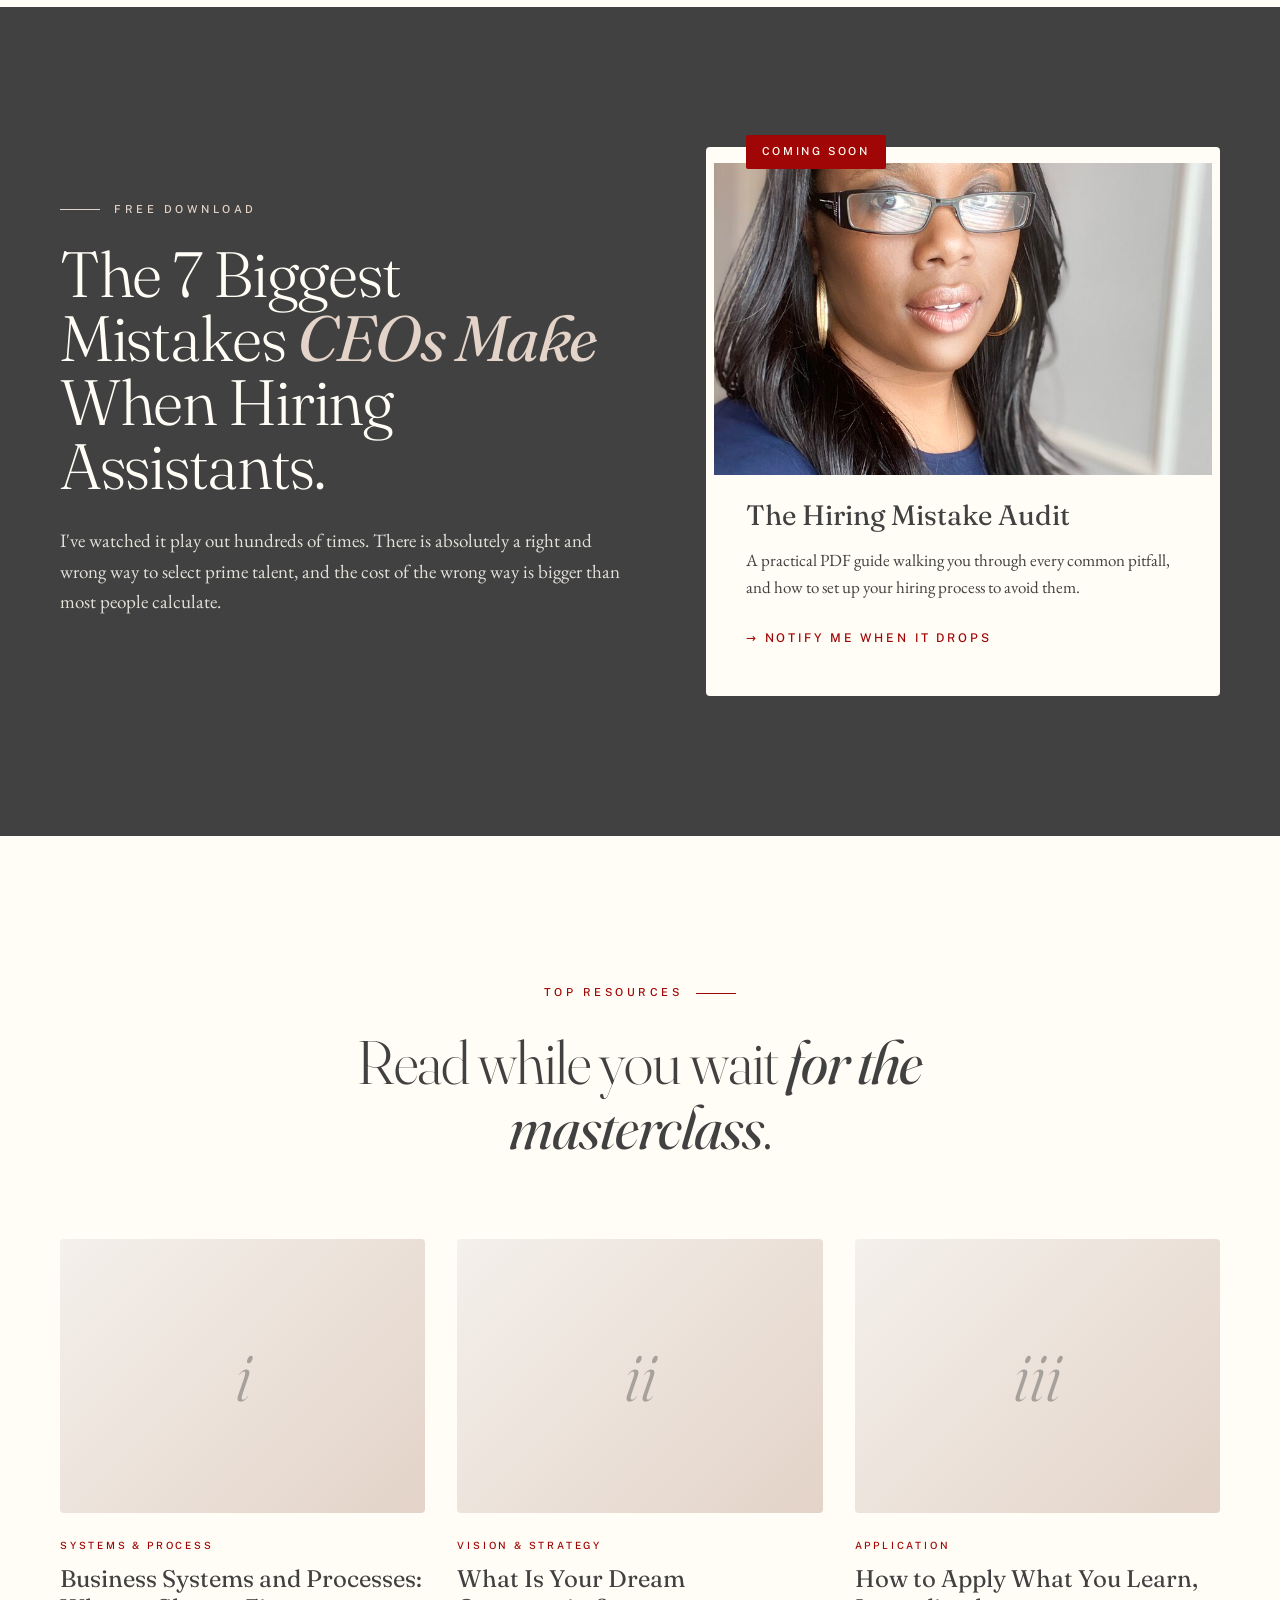
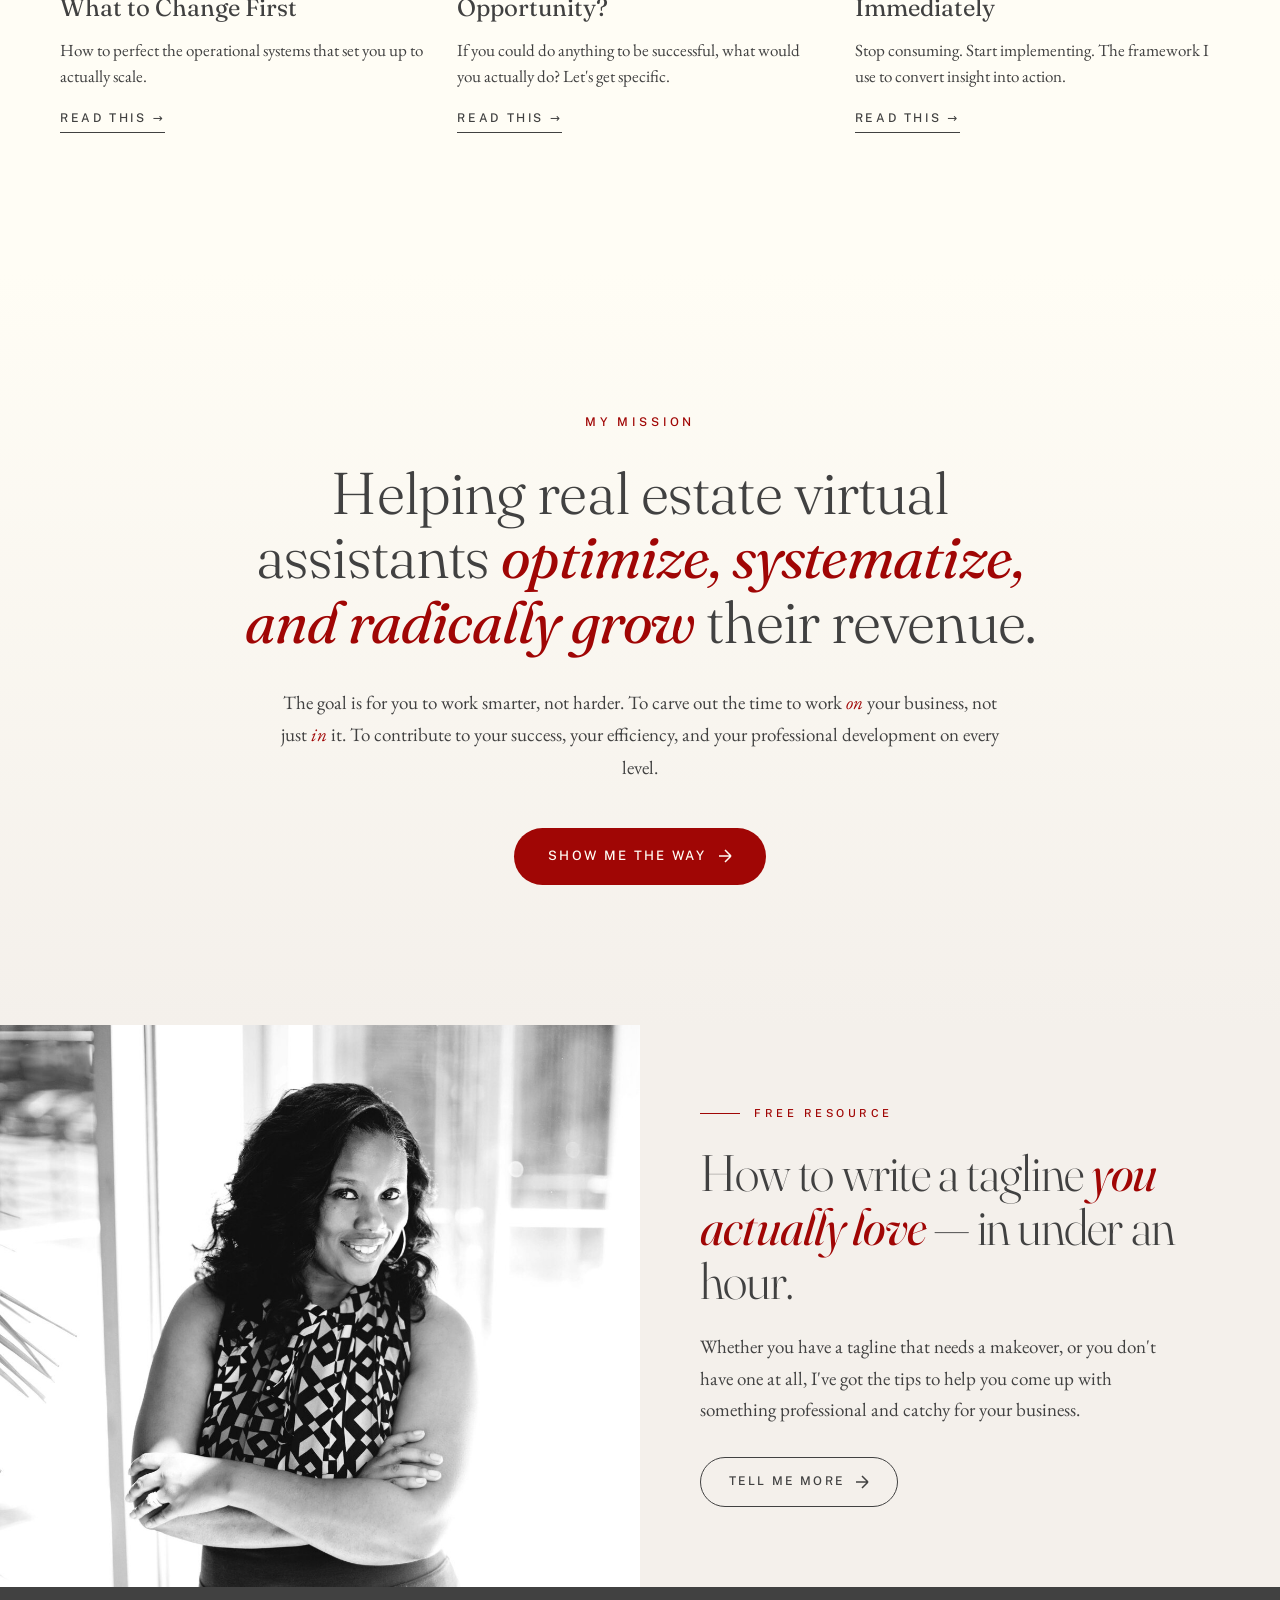
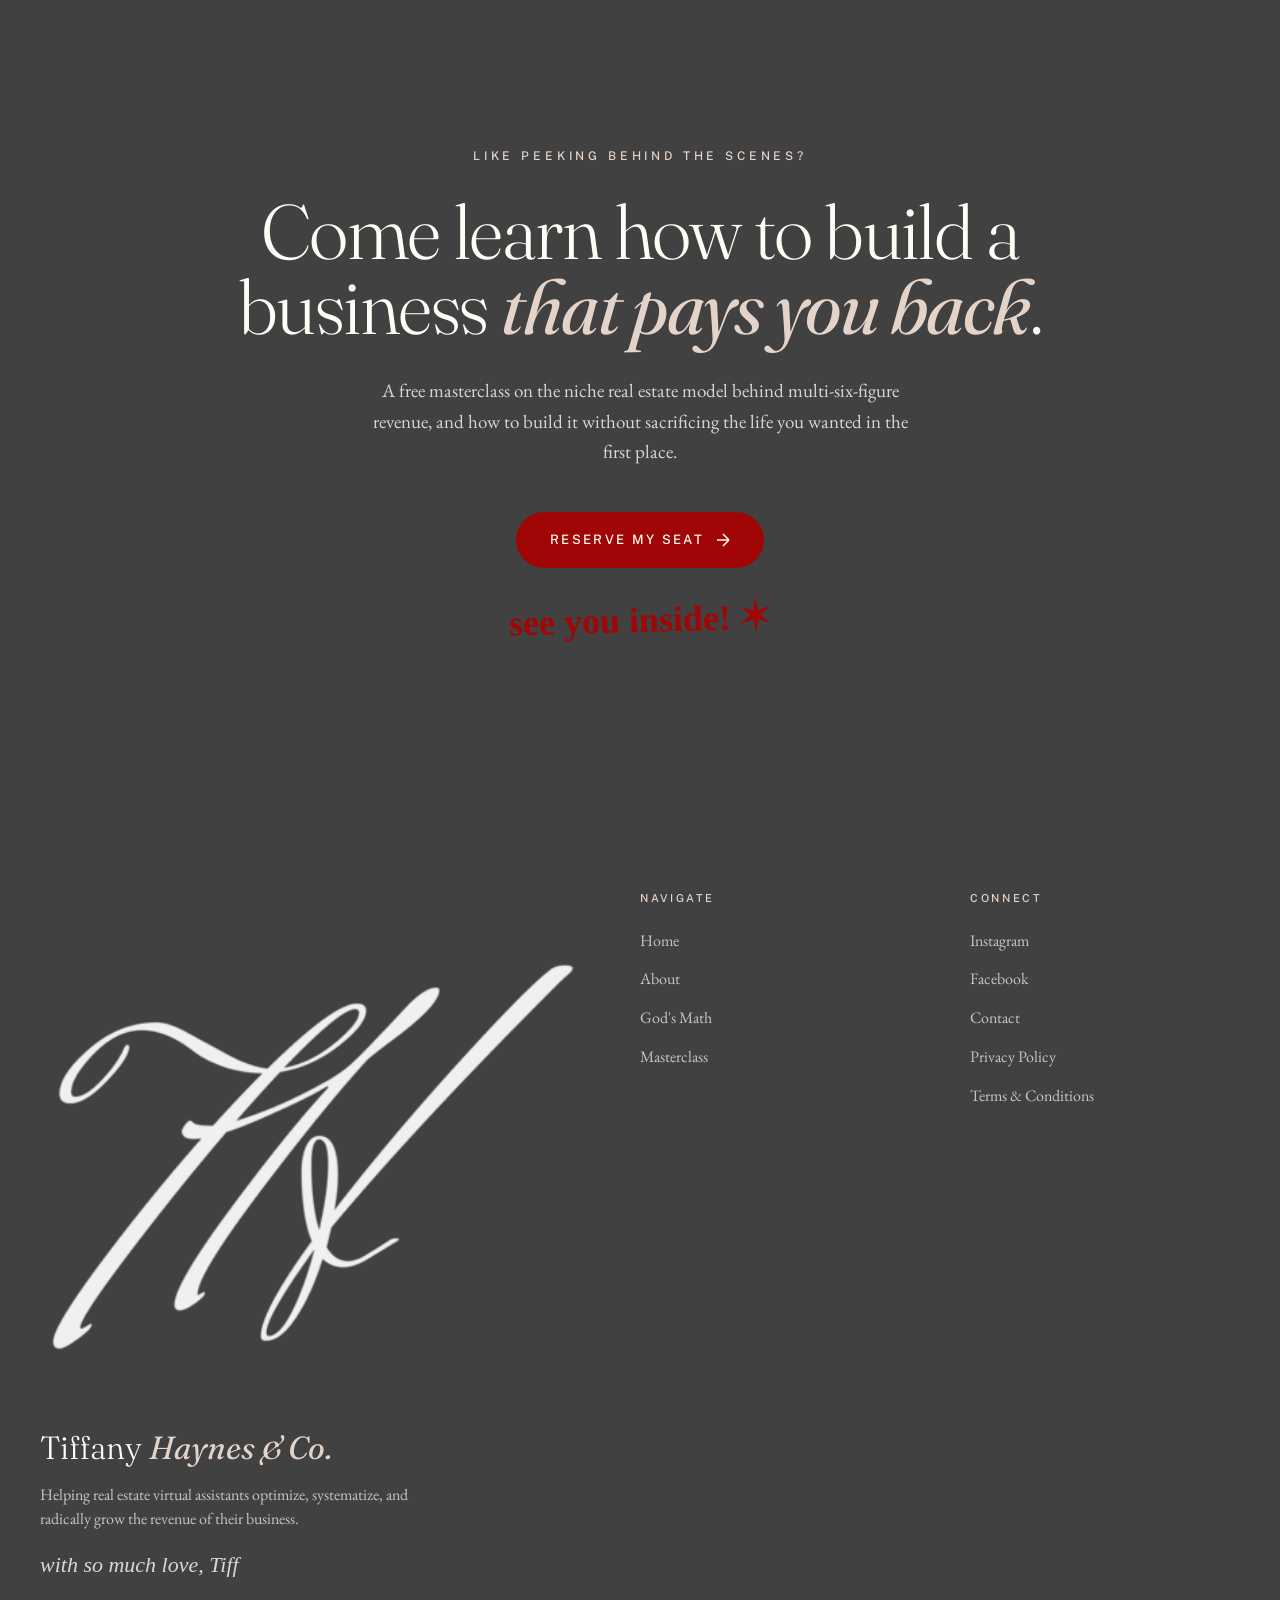
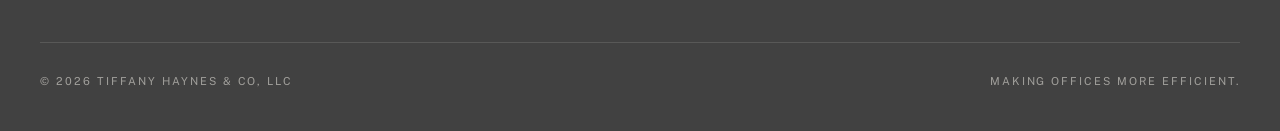
==== commit 02d514d7: "Add files via upload" ====
--- a/index.html
+++ b/index.html
@@ -1943,7 +1943,7 @@
         <h2 class="greeting-title">I'm Tiffany. A maestro of <em>creating and scaling</em> real estate virtual assistant businesses.</h2>
       </div>
       <div class="greeting-portrait reveal-on-scroll">
-        <img src="images/11.jpg" alt="Tiffany Haynes" loading="lazy">
+        <img src="images/01.jpg" alt="Tiffany Haynes" loading="lazy">
       </div>
       <div class="greeting-text reveal-on-scroll">
         <p>I built VBS Real Estate from one staff member to thirteen in four years. I've processed over four thousand contracts. I've bought out competitors and integrated their businesses into mine. None of that was easy. None of it was the way I'd been told it had to be done.</p>
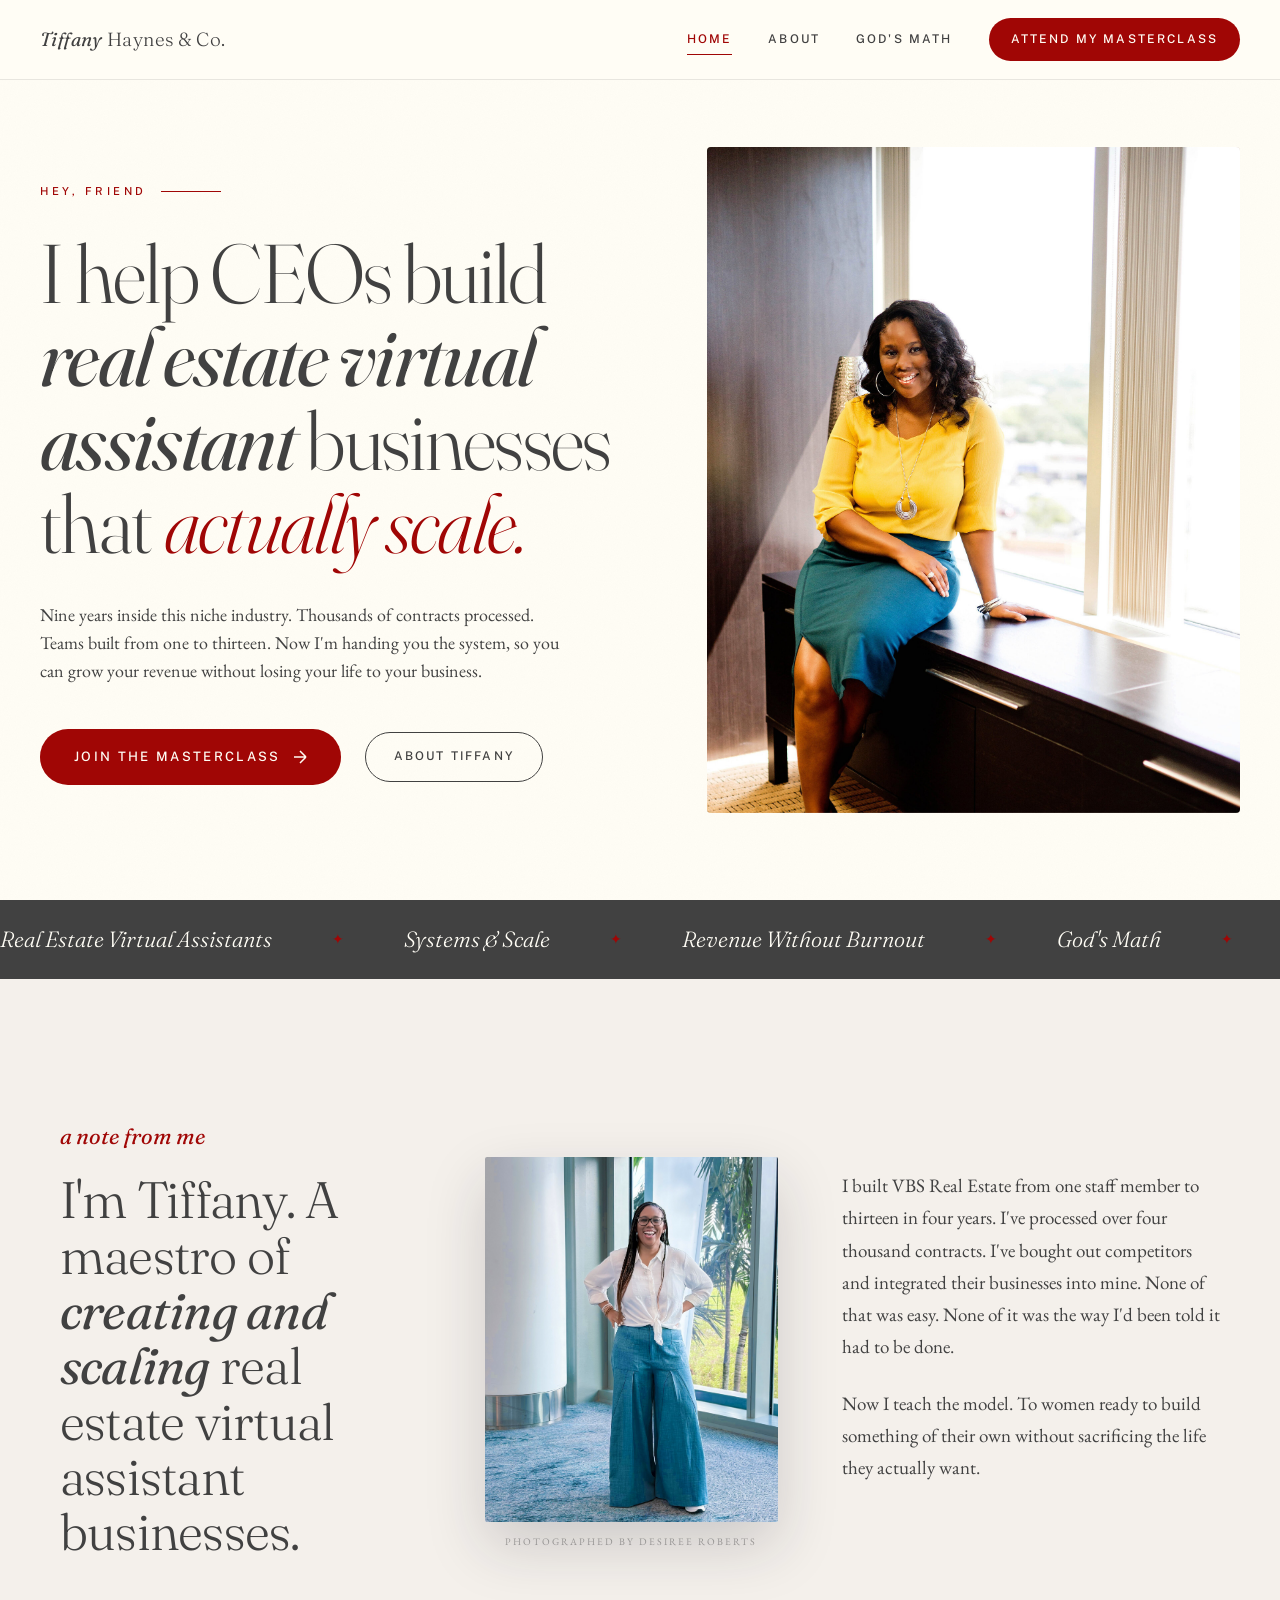
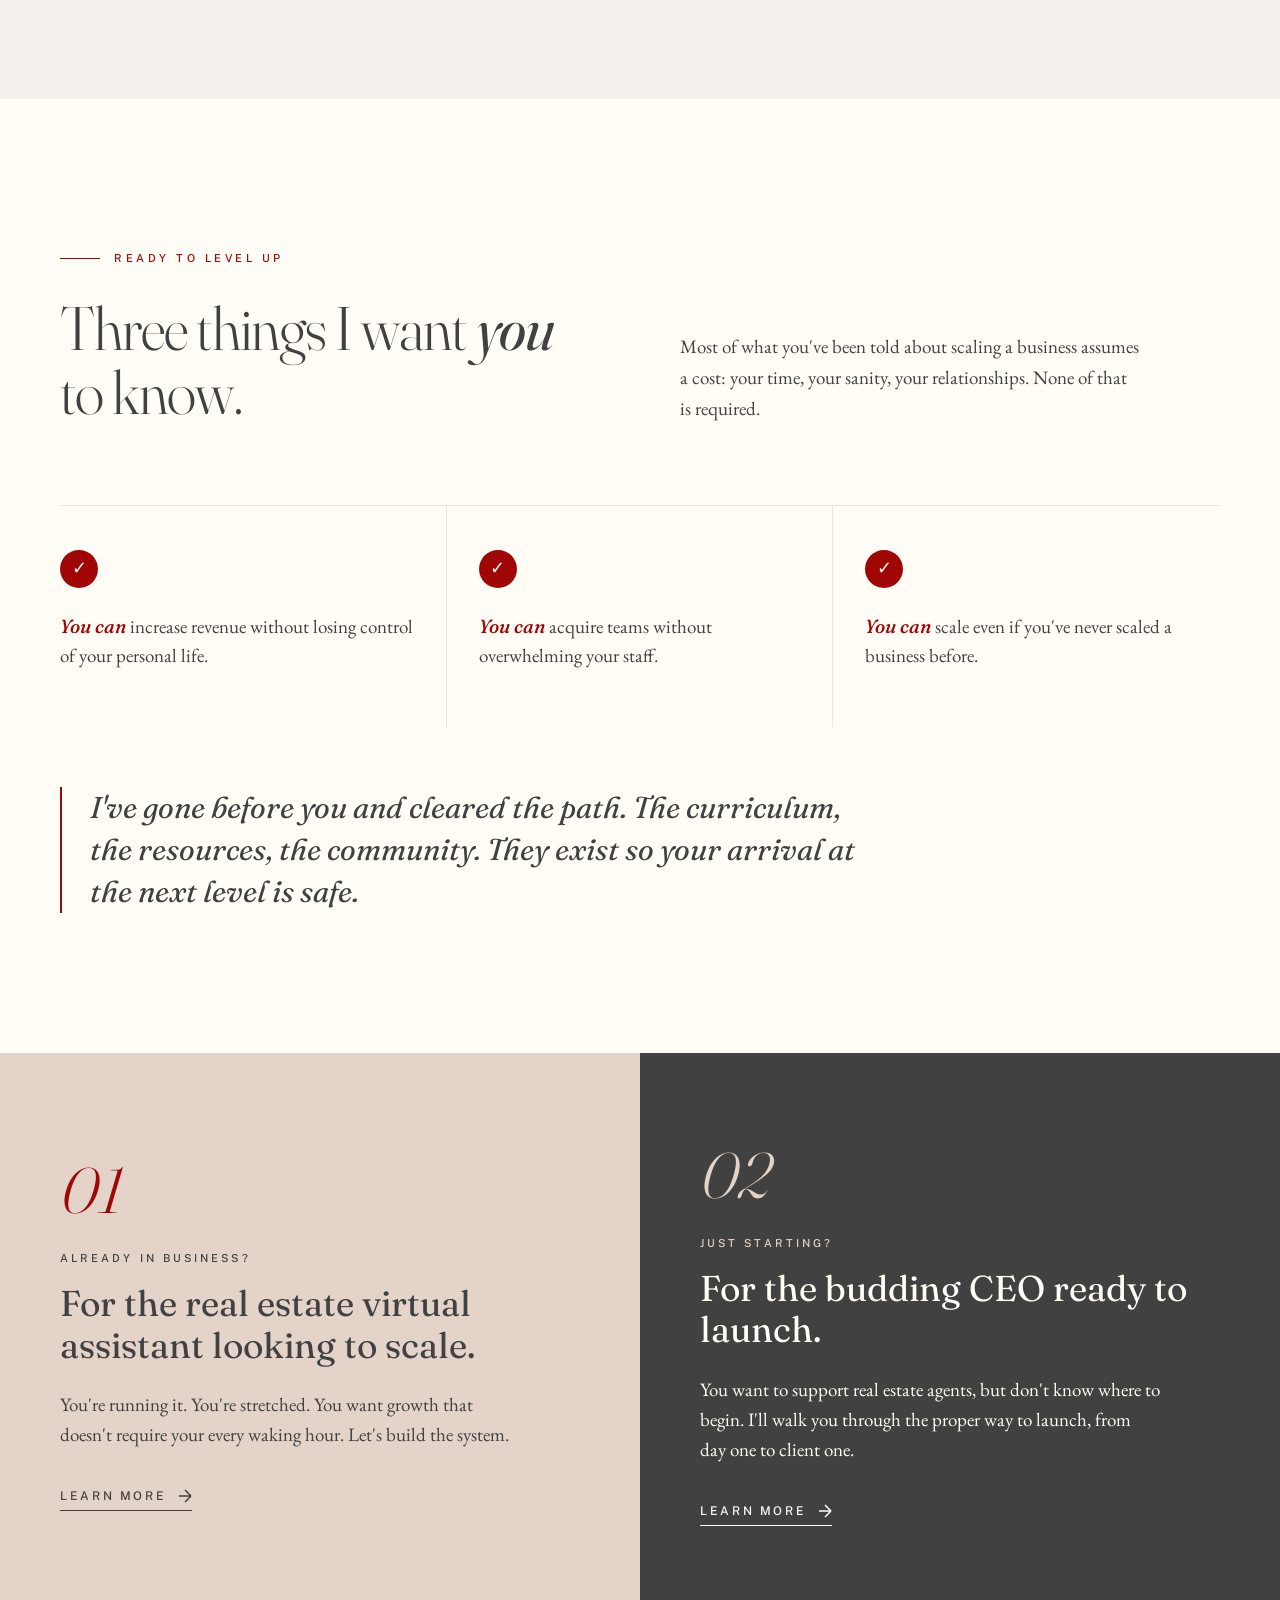
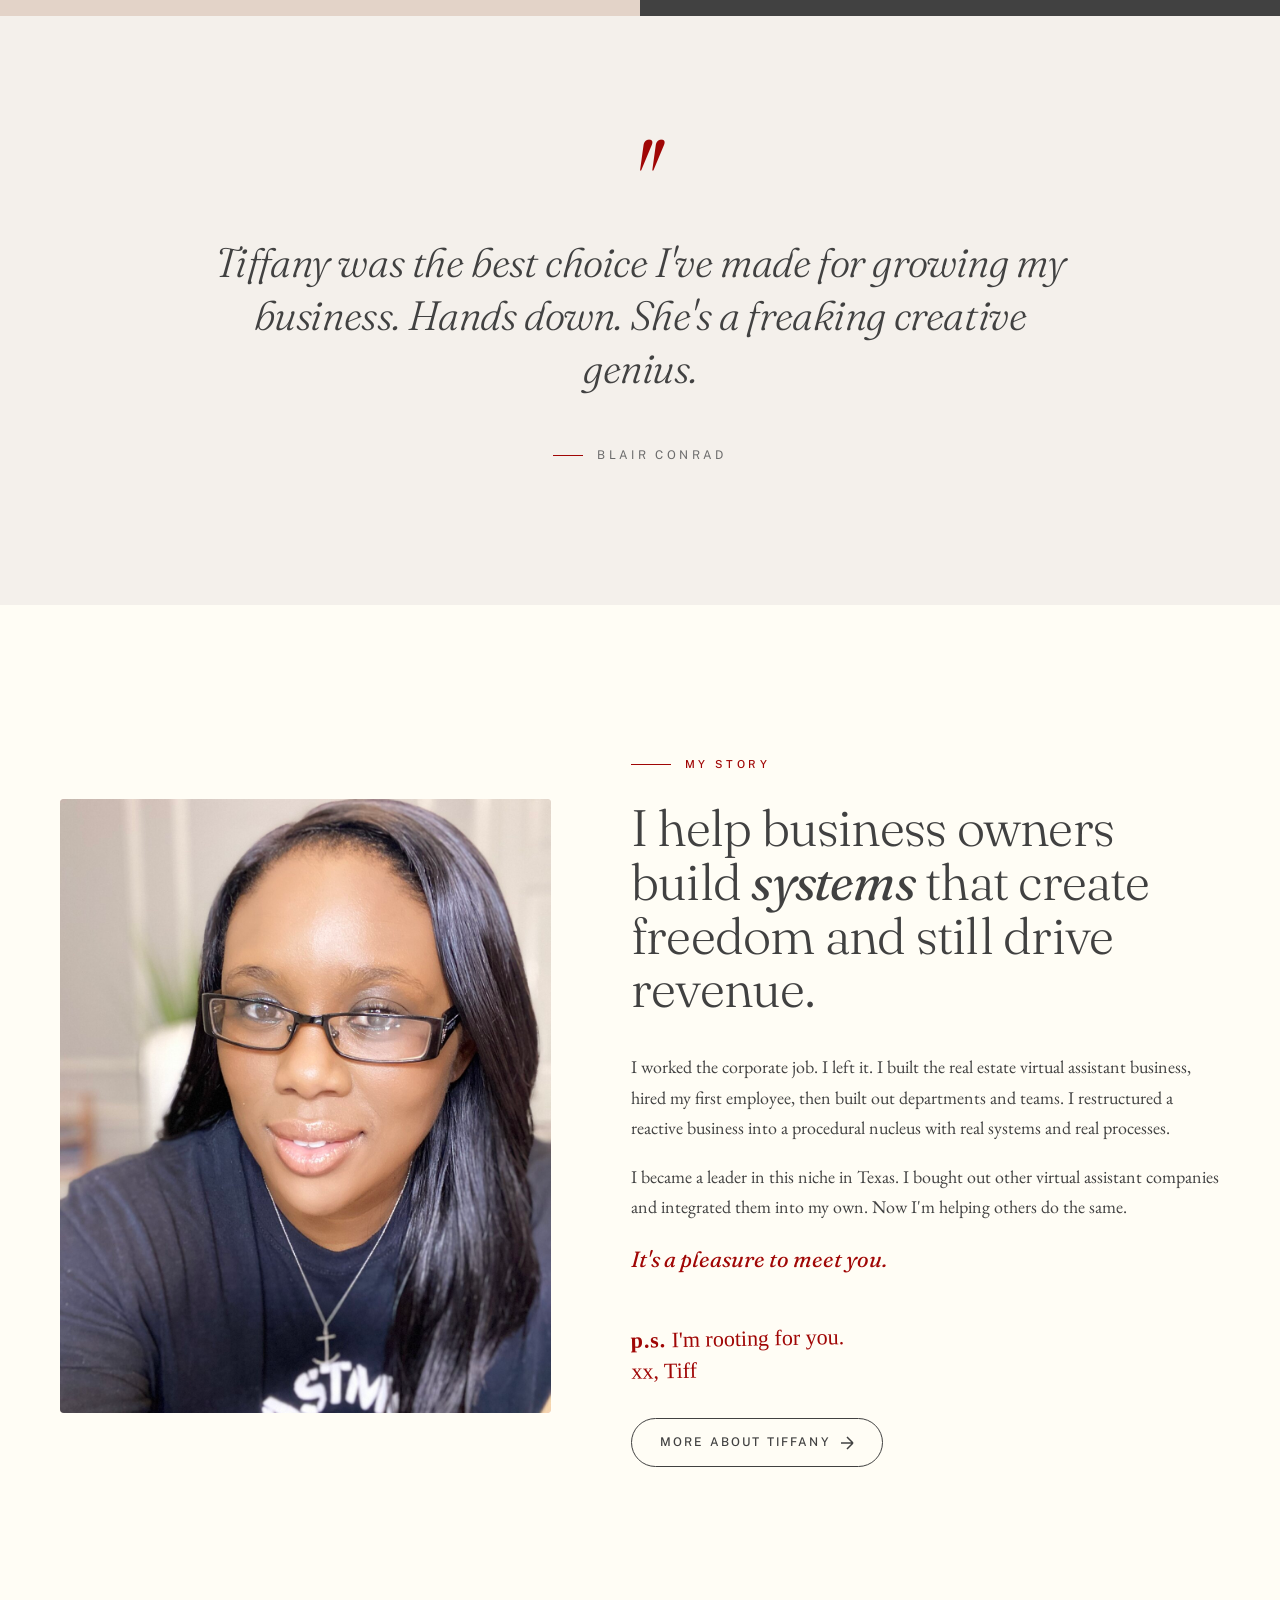
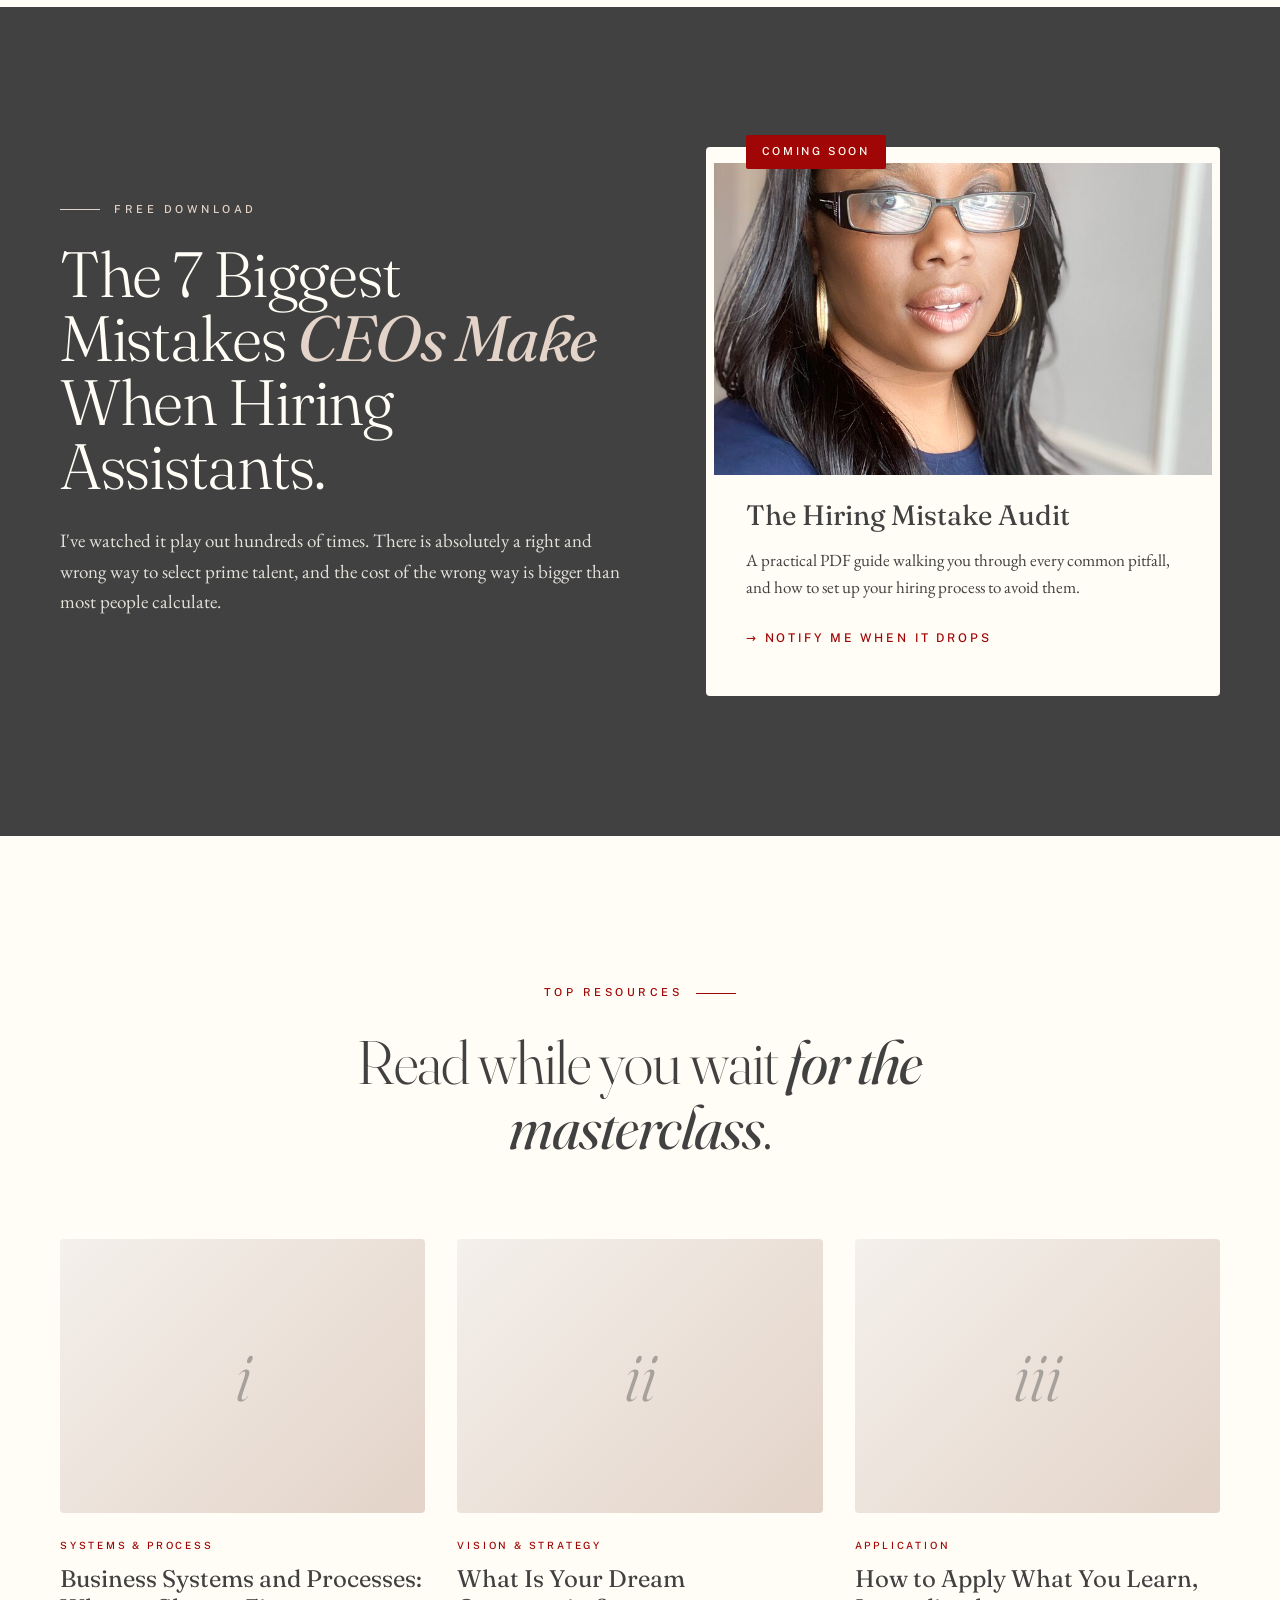
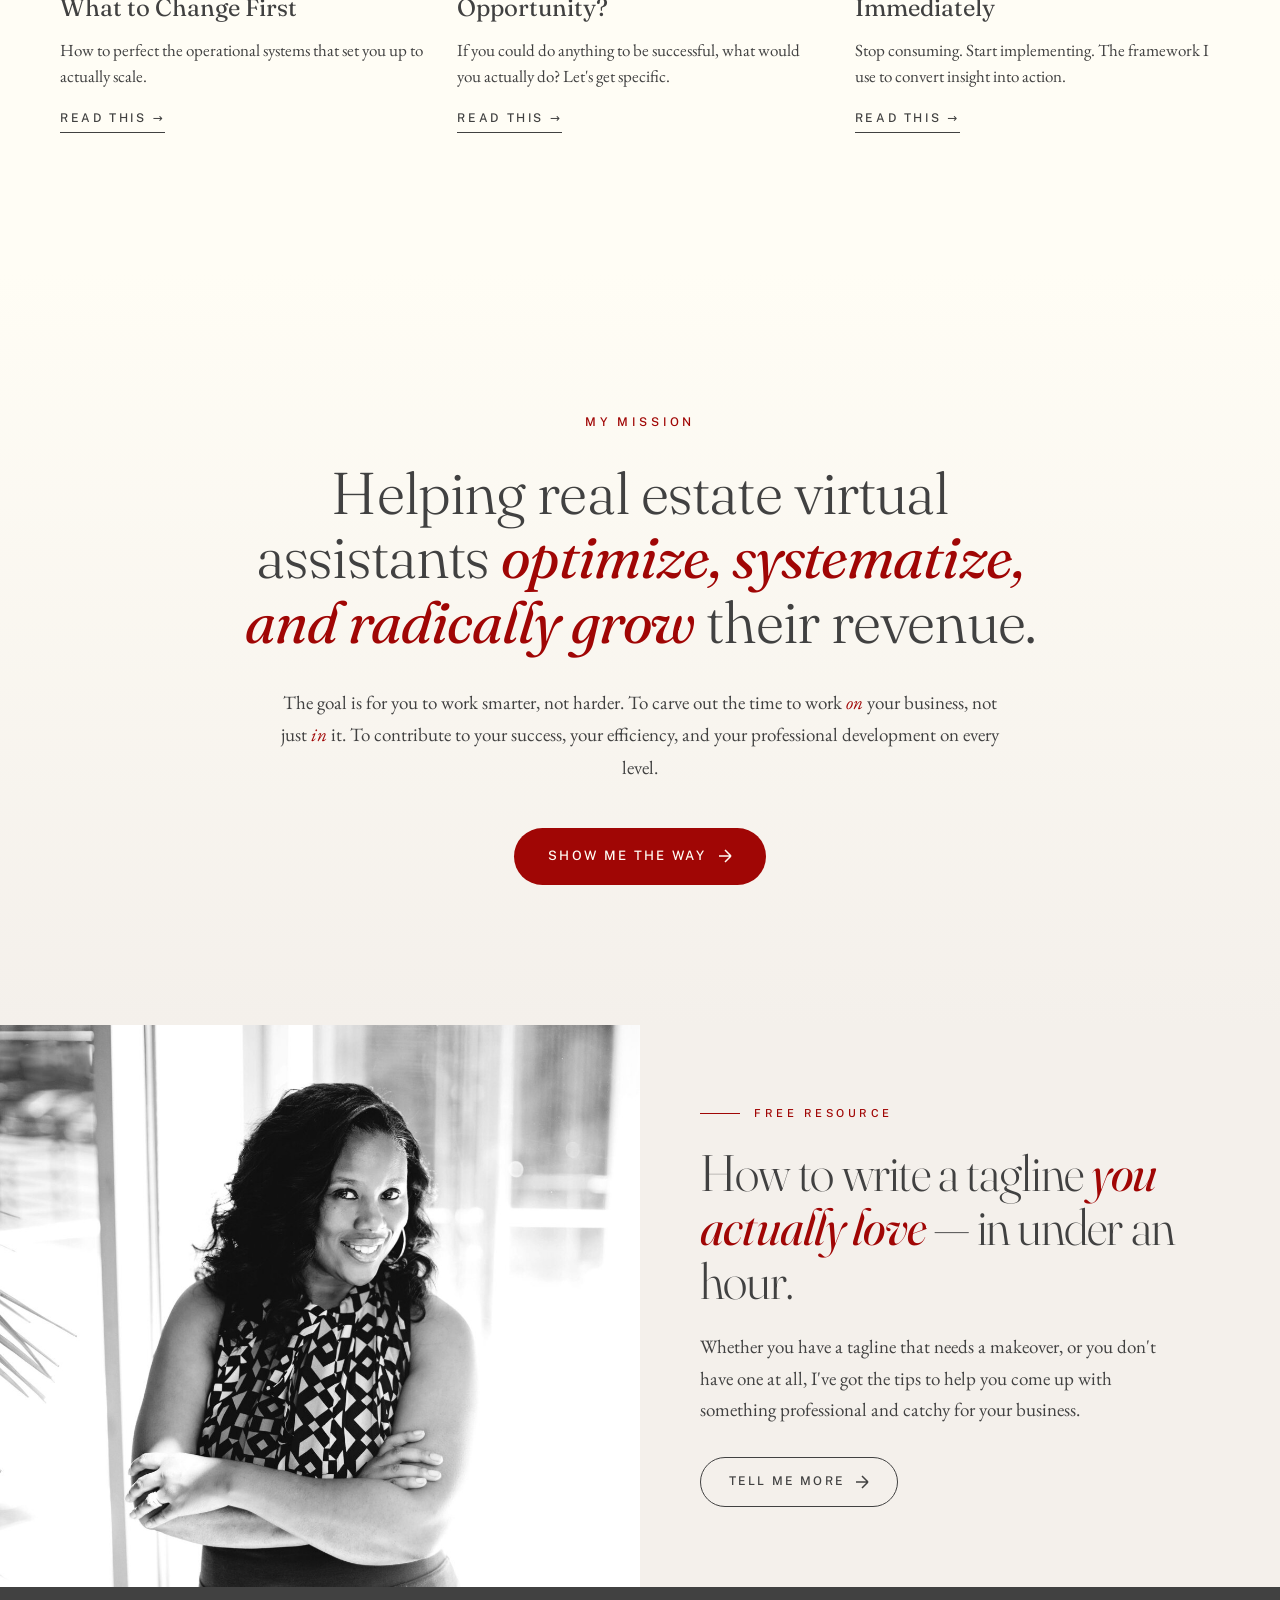
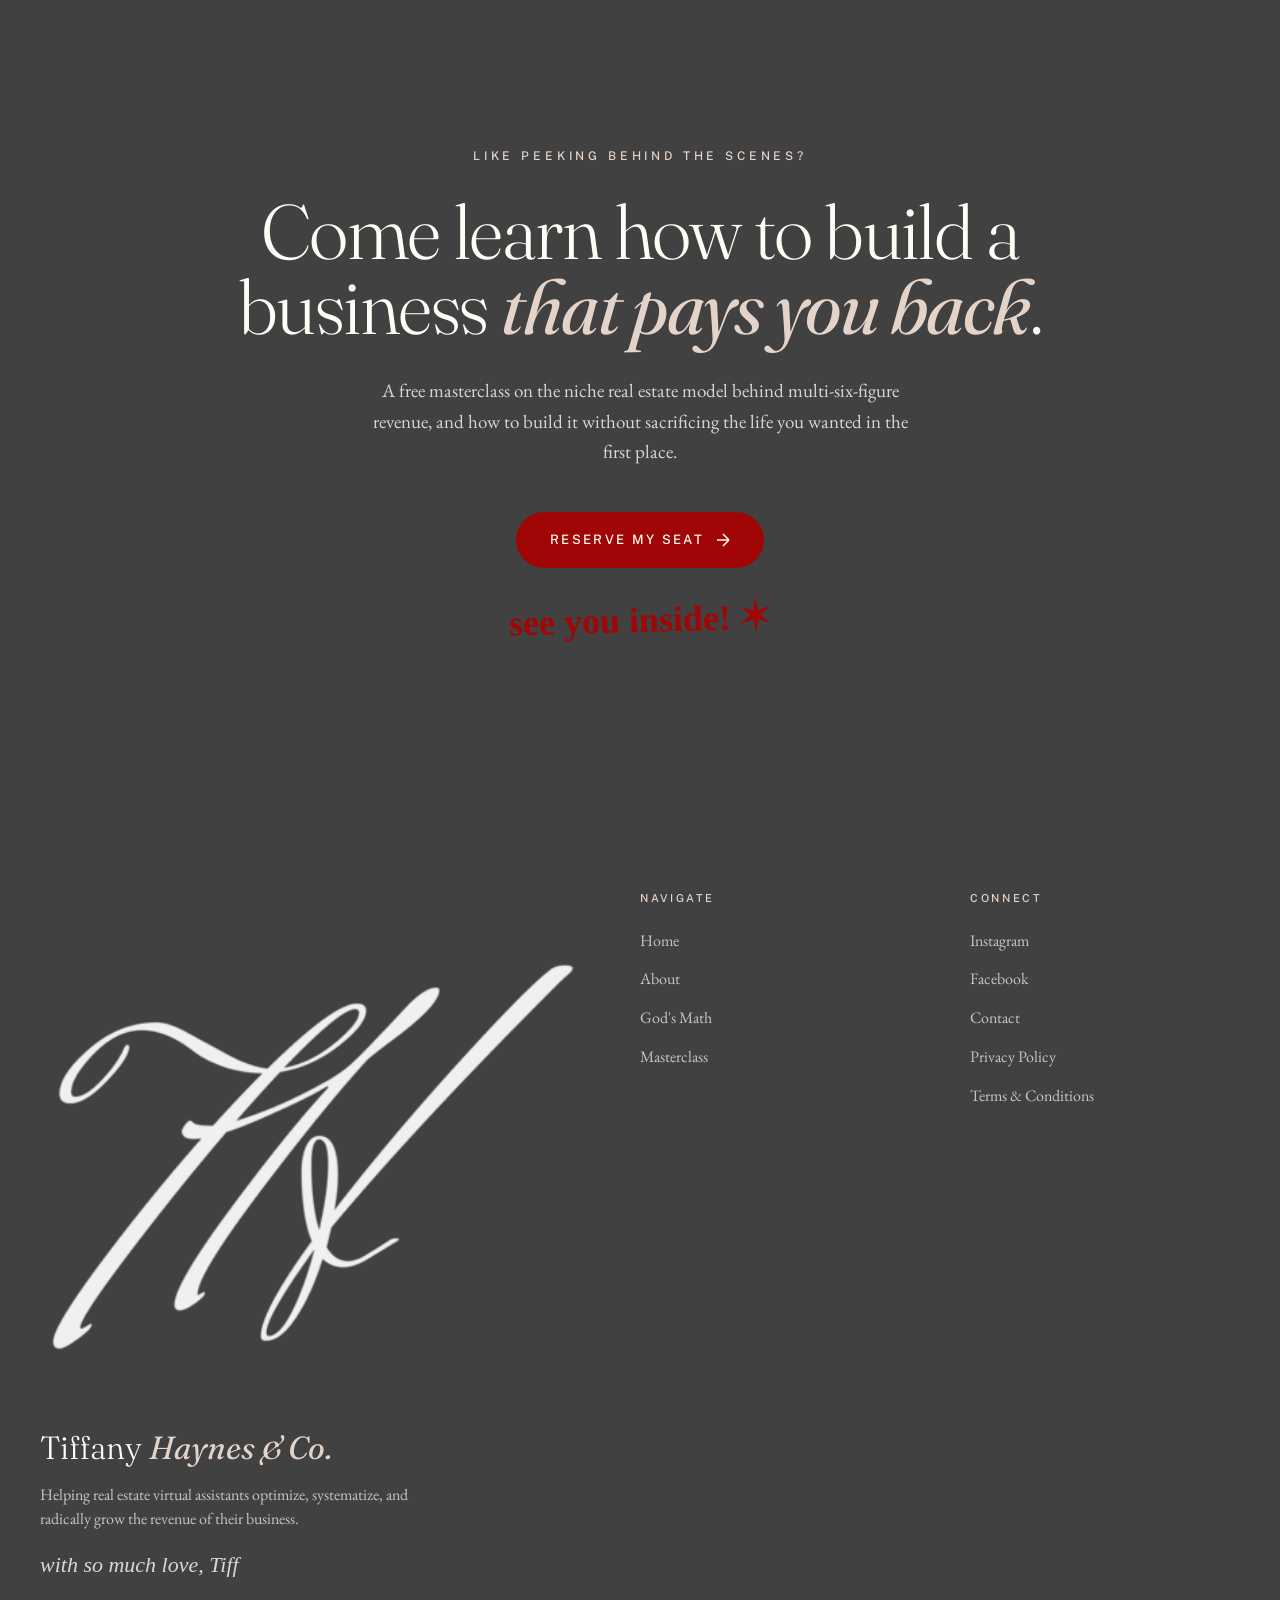
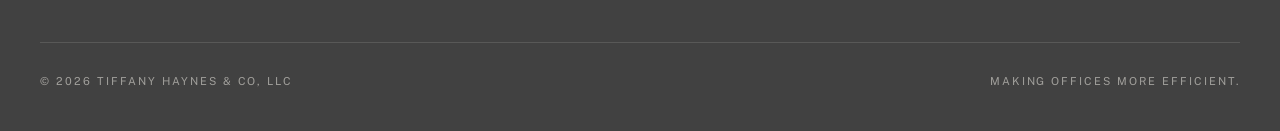
==== commit 385ddda6: "Add files via upload" ====
--- a/index.html
+++ b/index.html
@@ -1828,14 +1828,14 @@
 <meta property="og:description" content="Tiffany Haynes helps CEOs build real estate virtual assistant businesses that actually scale. Nine years inside the niche industry. Thousands of contracts processed.">
 <meta property="og:url" content="https://tiffanyhaynesco.com/">
 <meta property="og:site_name" content="Tiffany Haynes & Co.">
-<meta property="og:image" content="https://tiffanyhaynesco.com/images/02.jpg">
+<meta property="og:image" content="https://tiffanyhaynesco.com/images/01.jpg">
 <meta property="og:image:alt" content="Tiffany Haynes — Real Estate Virtual Assistant Mentor">
 
 <!-- Twitter Card -->
 <meta name="twitter:card" content="summary_large_image">
 <meta name="twitter:title" content="Tiffany Haynes & Co. — Real Estate Virtual Assistant Mentor">
 <meta name="twitter:description" content="Tiffany Haynes helps CEOs build real estate virtual assistant businesses that actually scale. Nine years inside the niche industry. Thousands of contracts processed.">
-<meta name="twitter:image" content="https://tiffanyhaynesco.com/images/02.jpg">
+<meta name="twitter:image" content="https://tiffanyhaynesco.com/images/01.jpg">
 
 <!-- Canonical URL -->
 <link rel="canonical" href="https://tiffanyhaynesco.com/">
@@ -1913,7 +1913,7 @@
     </div>
     <div class="home-hero-visual">
       <div class="home-hero-meta">est. 2015</div>
-      <img src="images/02.jpg" alt="Tiffany Haynes" loading="eager">
+      <img src="images/01.jpg" alt="Tiffany Haynes" loading="eager">
     </div>
   </div>
 </section>
@@ -1943,7 +1943,7 @@
         <h2 class="greeting-title">I'm Tiffany. A maestro of <em>creating and scaling</em> real estate virtual assistant businesses.</h2>
       </div>
       <div class="greeting-portrait reveal-on-scroll">
-        <img src="images/01.jpg" alt="Tiffany Haynes" loading="lazy">
+        <img src="images/02.jpg" alt="Tiffany Haynes" loading="lazy">
       </div>
       <div class="greeting-text reveal-on-scroll">
         <p>I built VBS Real Estate from one staff member to thirteen in four years. I've processed over four thousand contracts. I've bought out competitors and integrated their businesses into mine. None of that was easy. None of it was the way I'd been told it had to be done.</p>
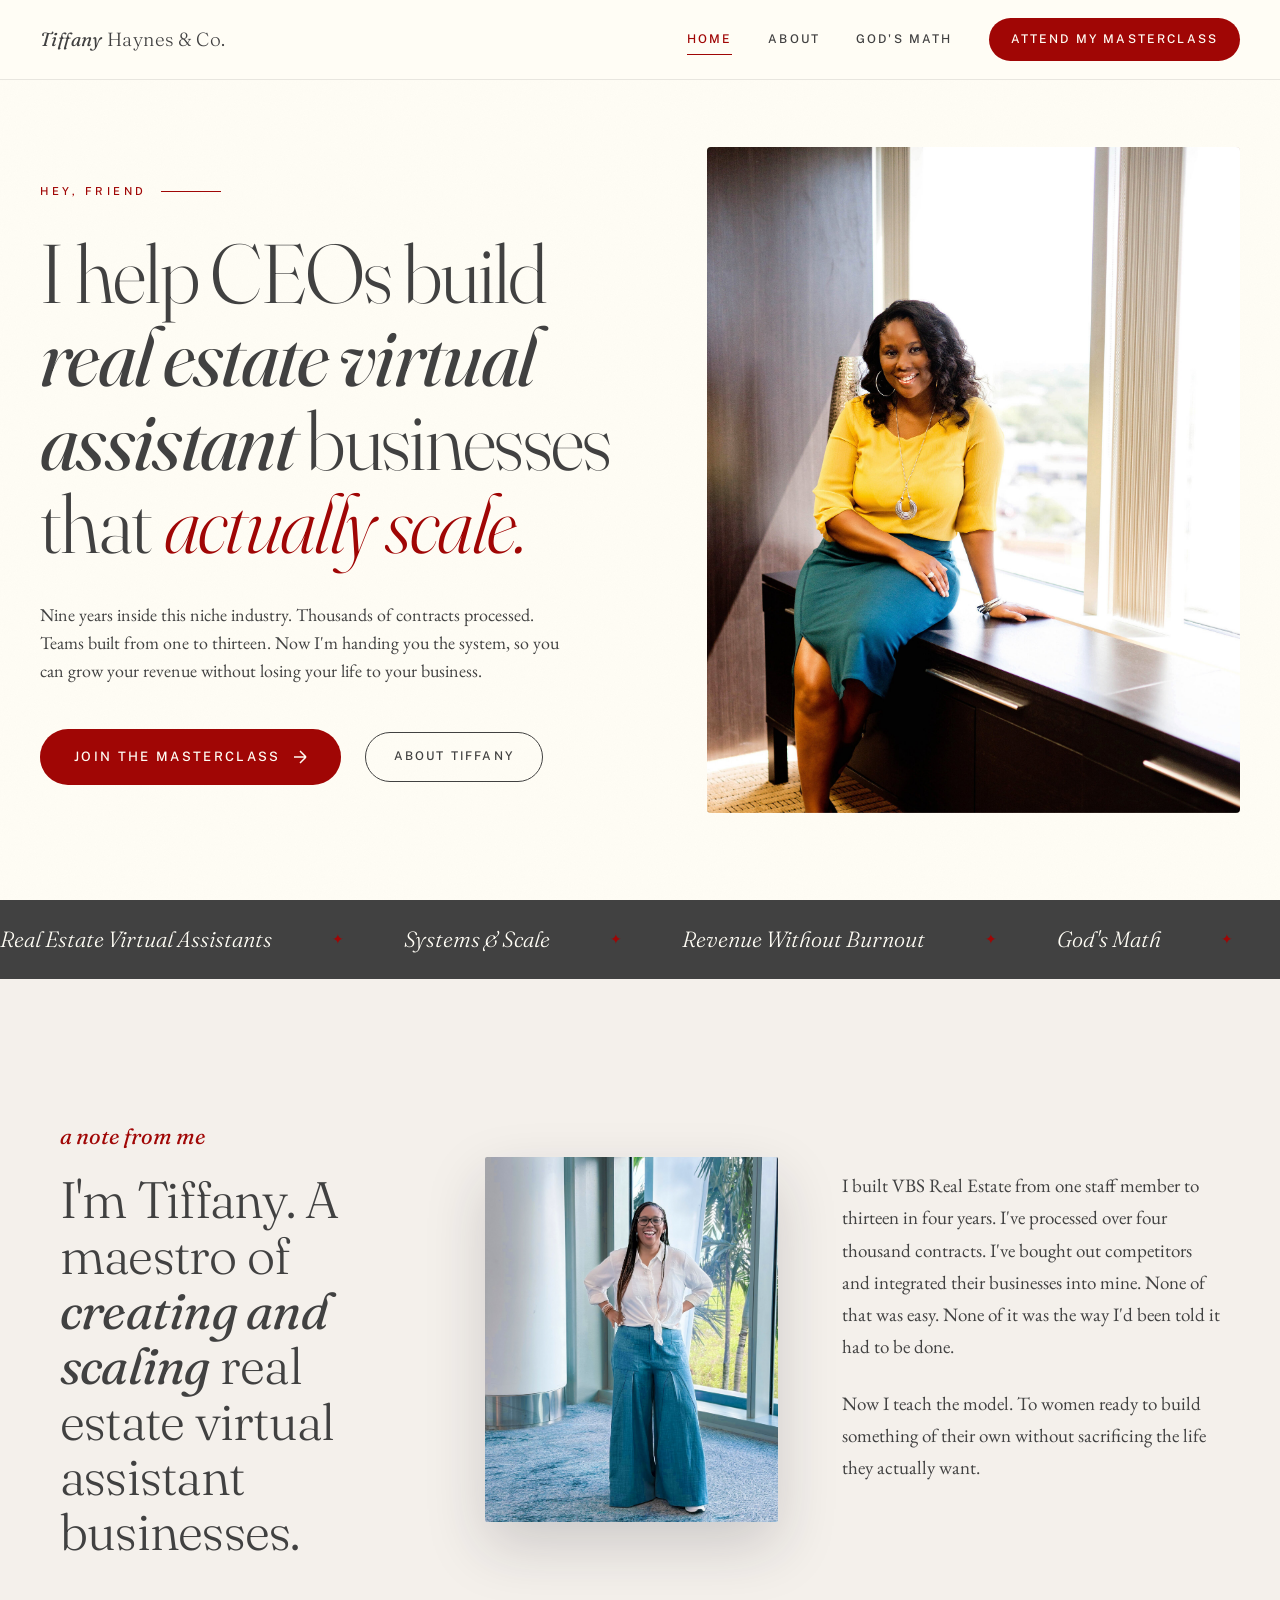
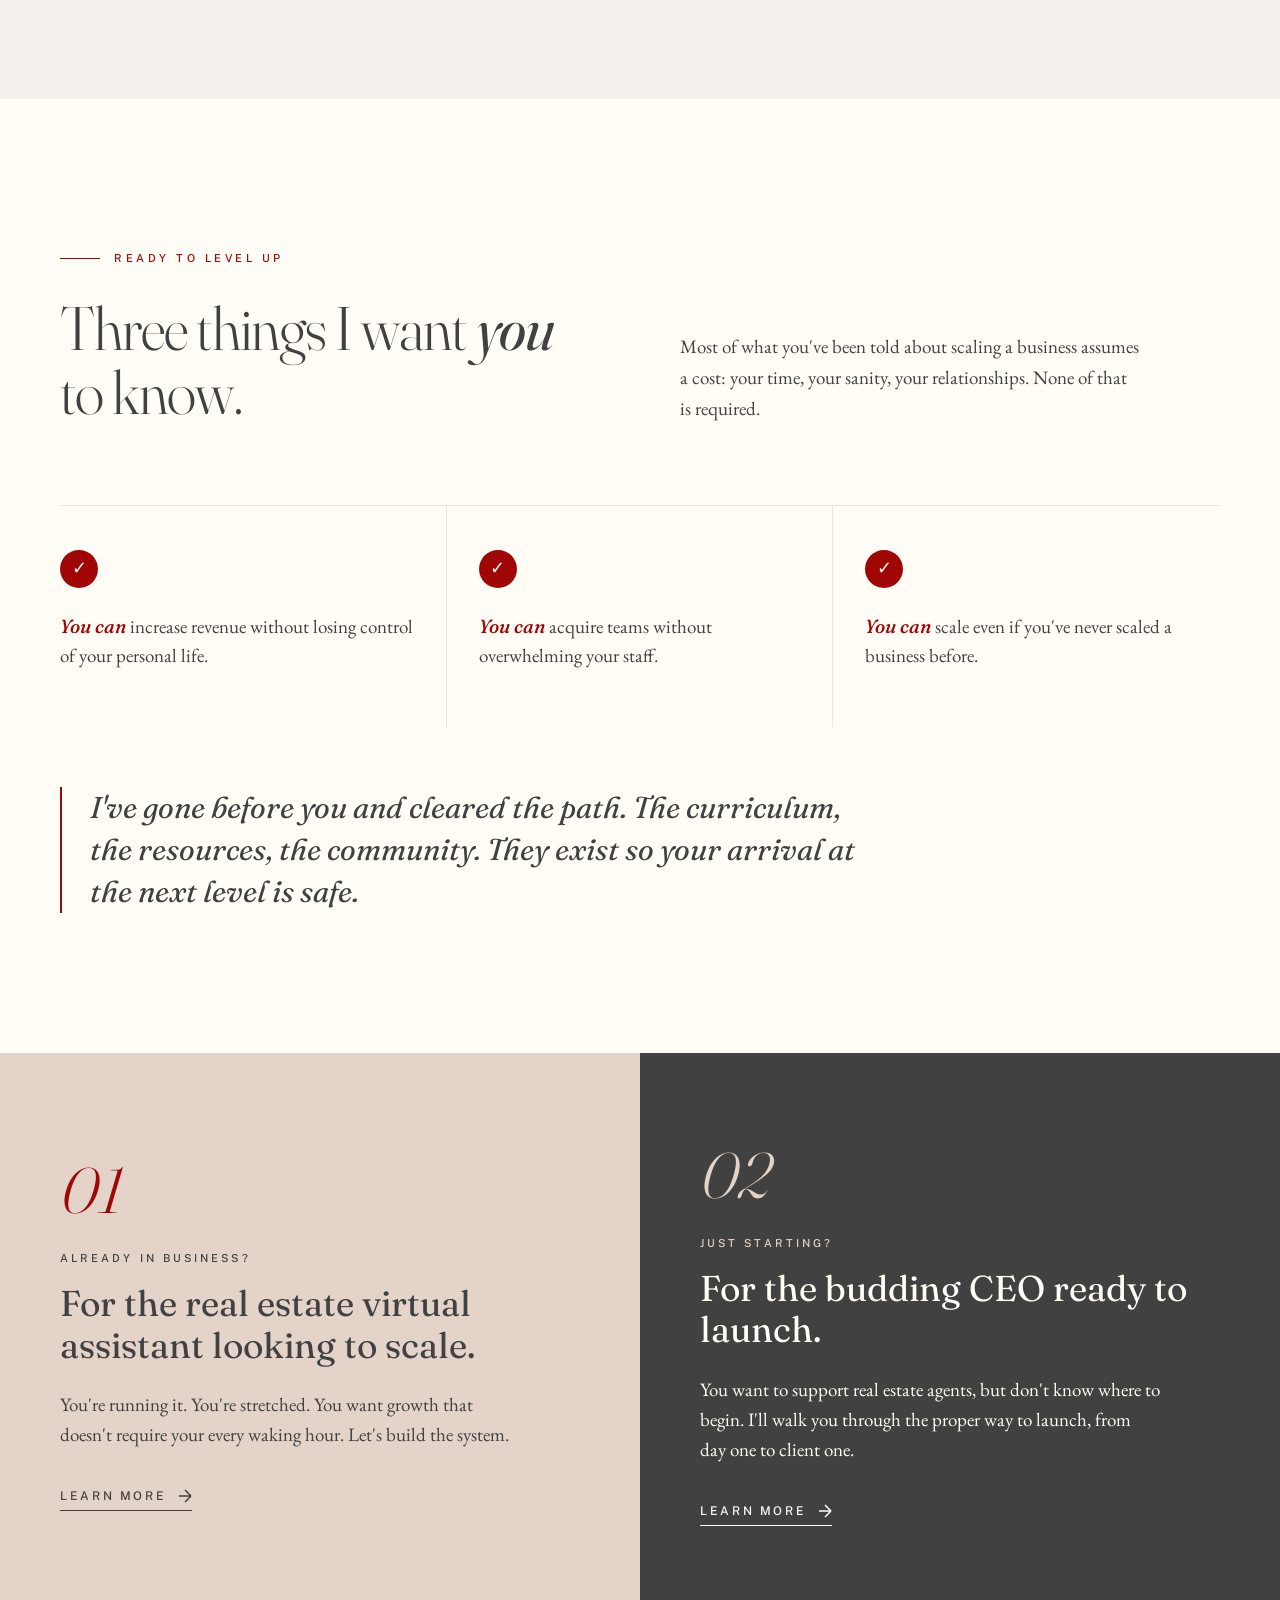
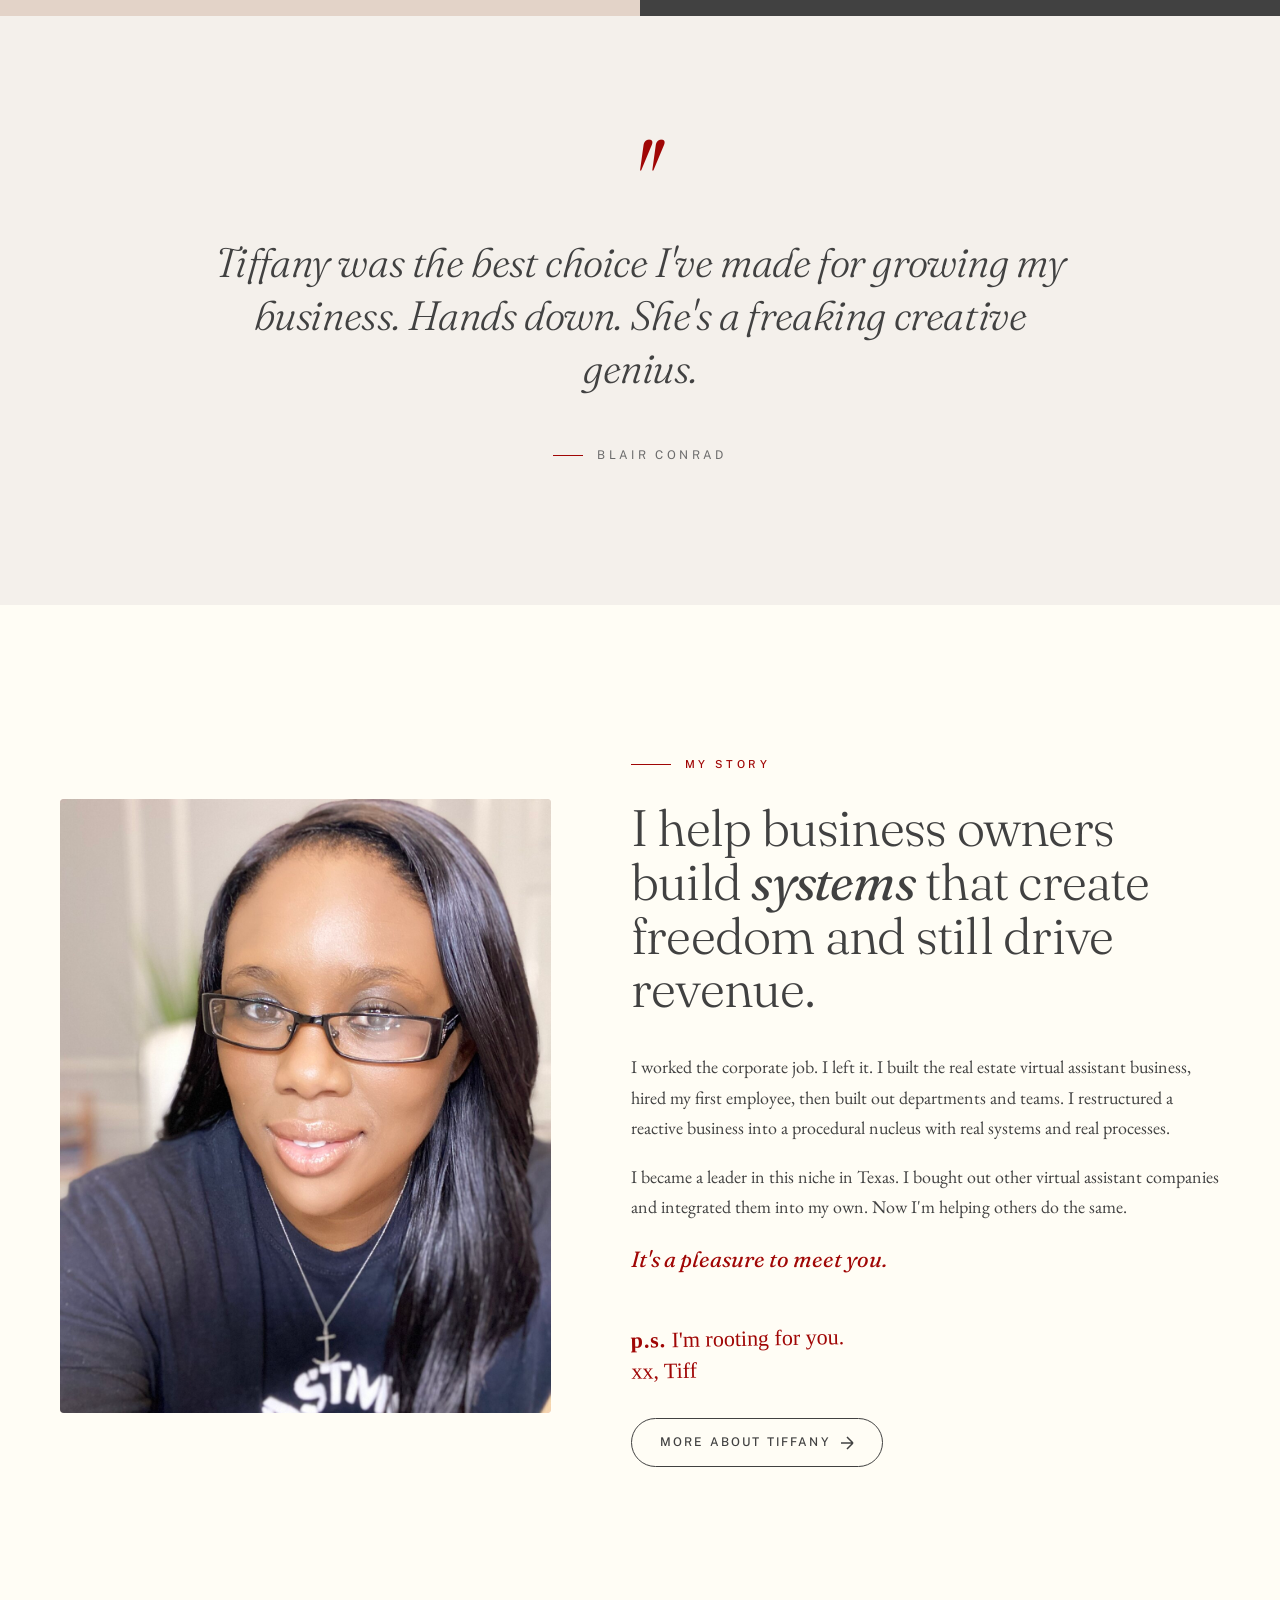
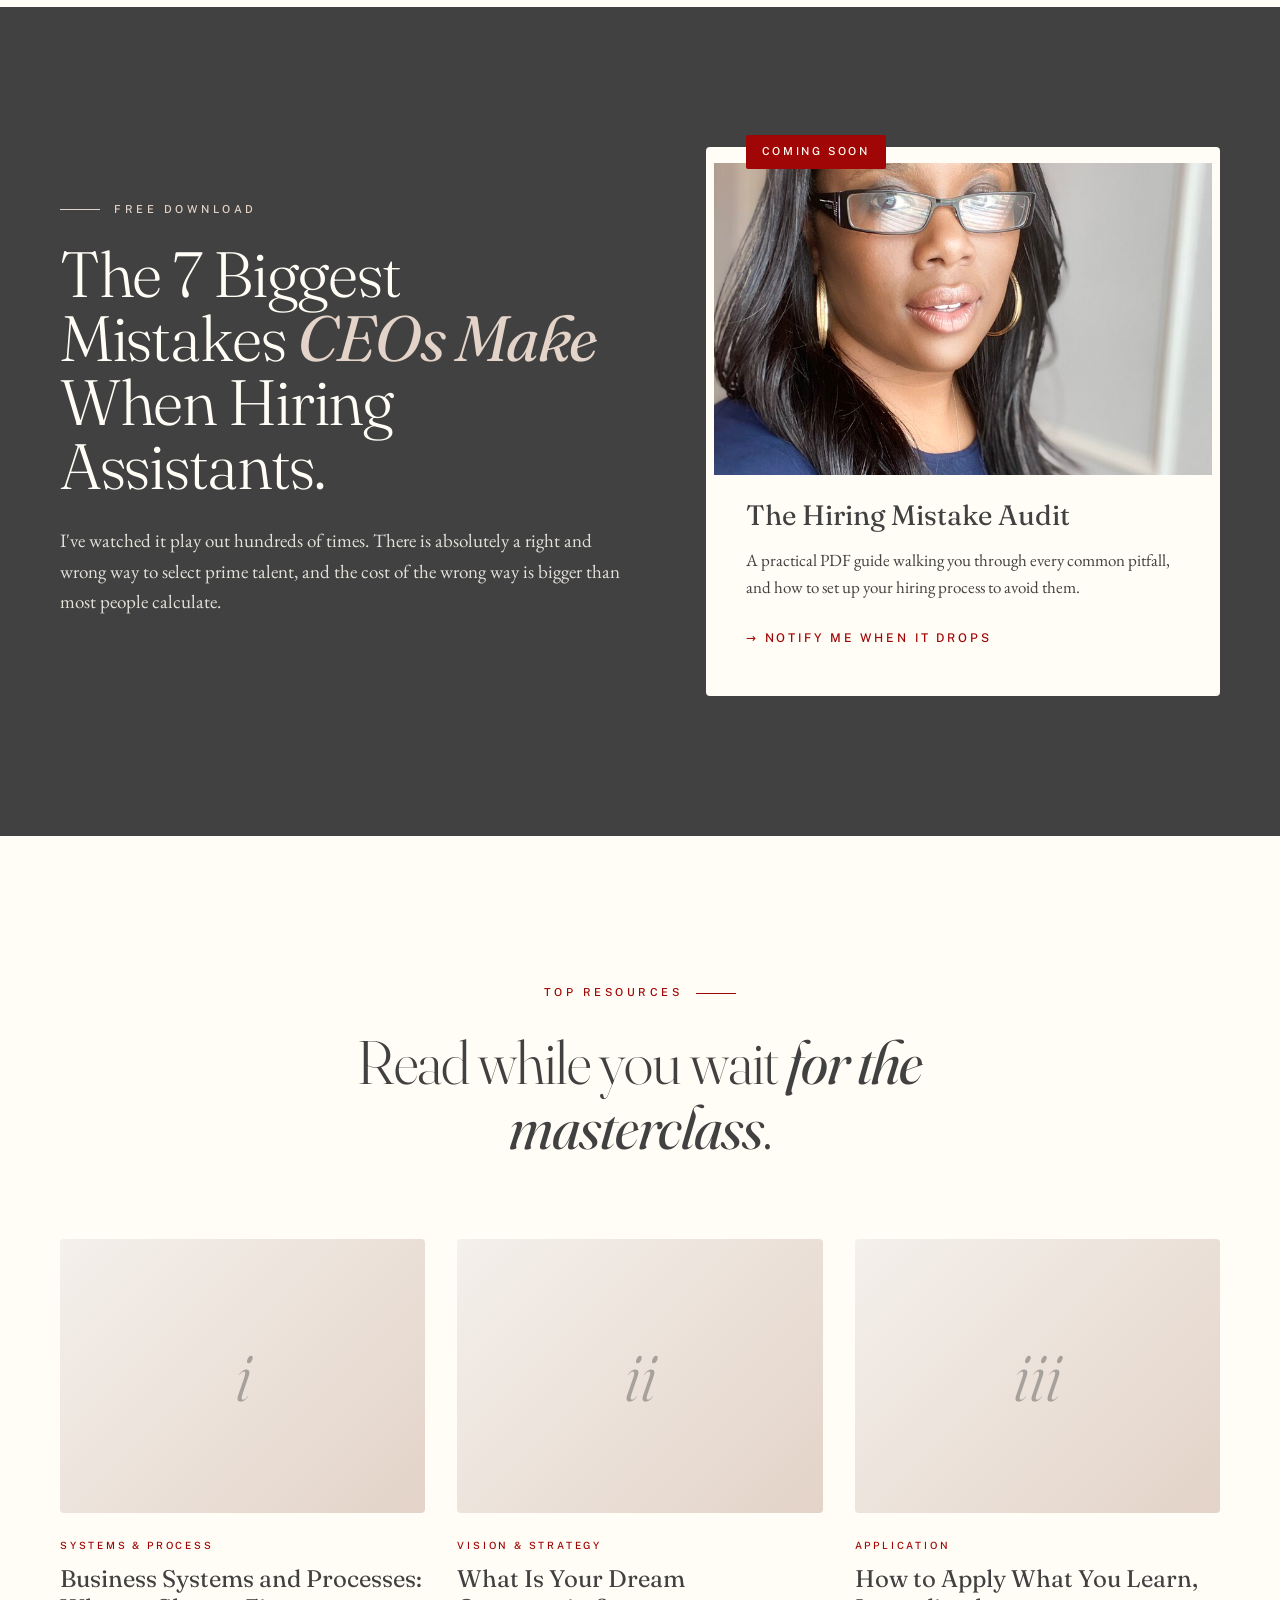
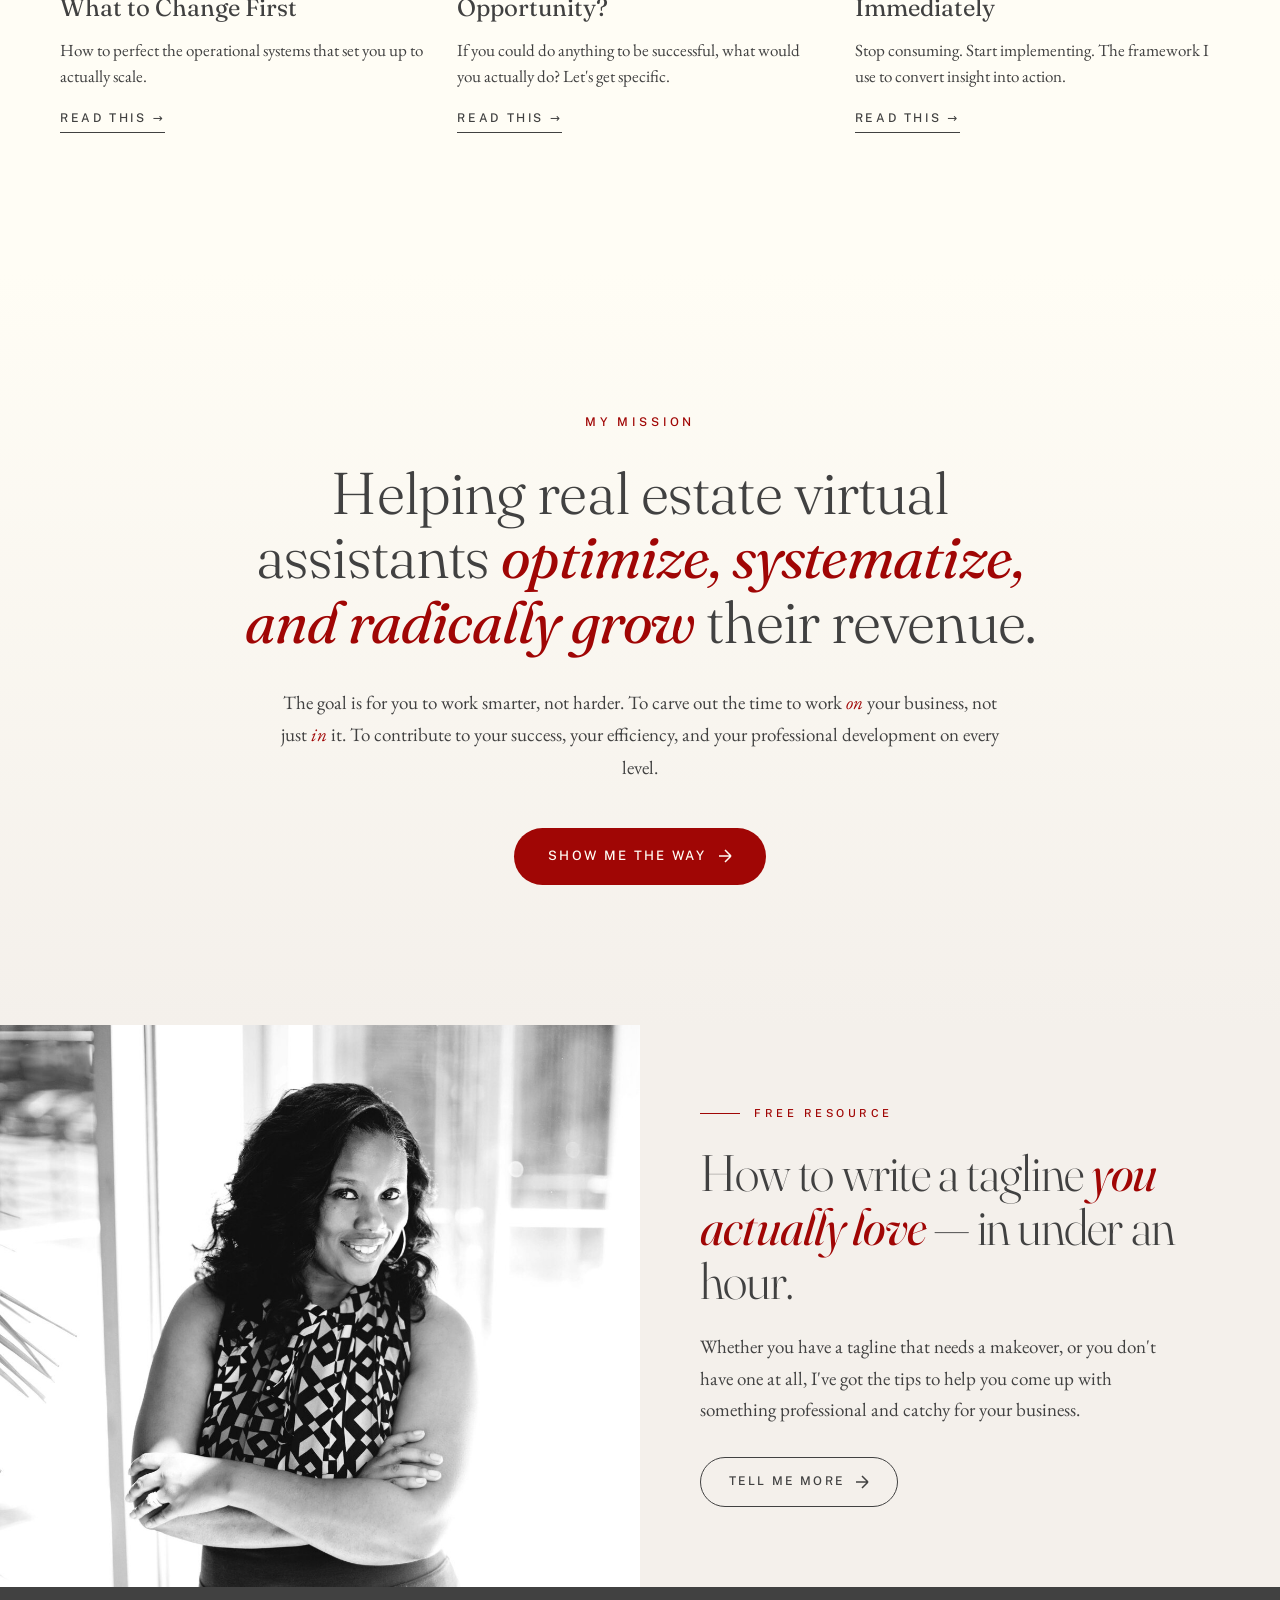
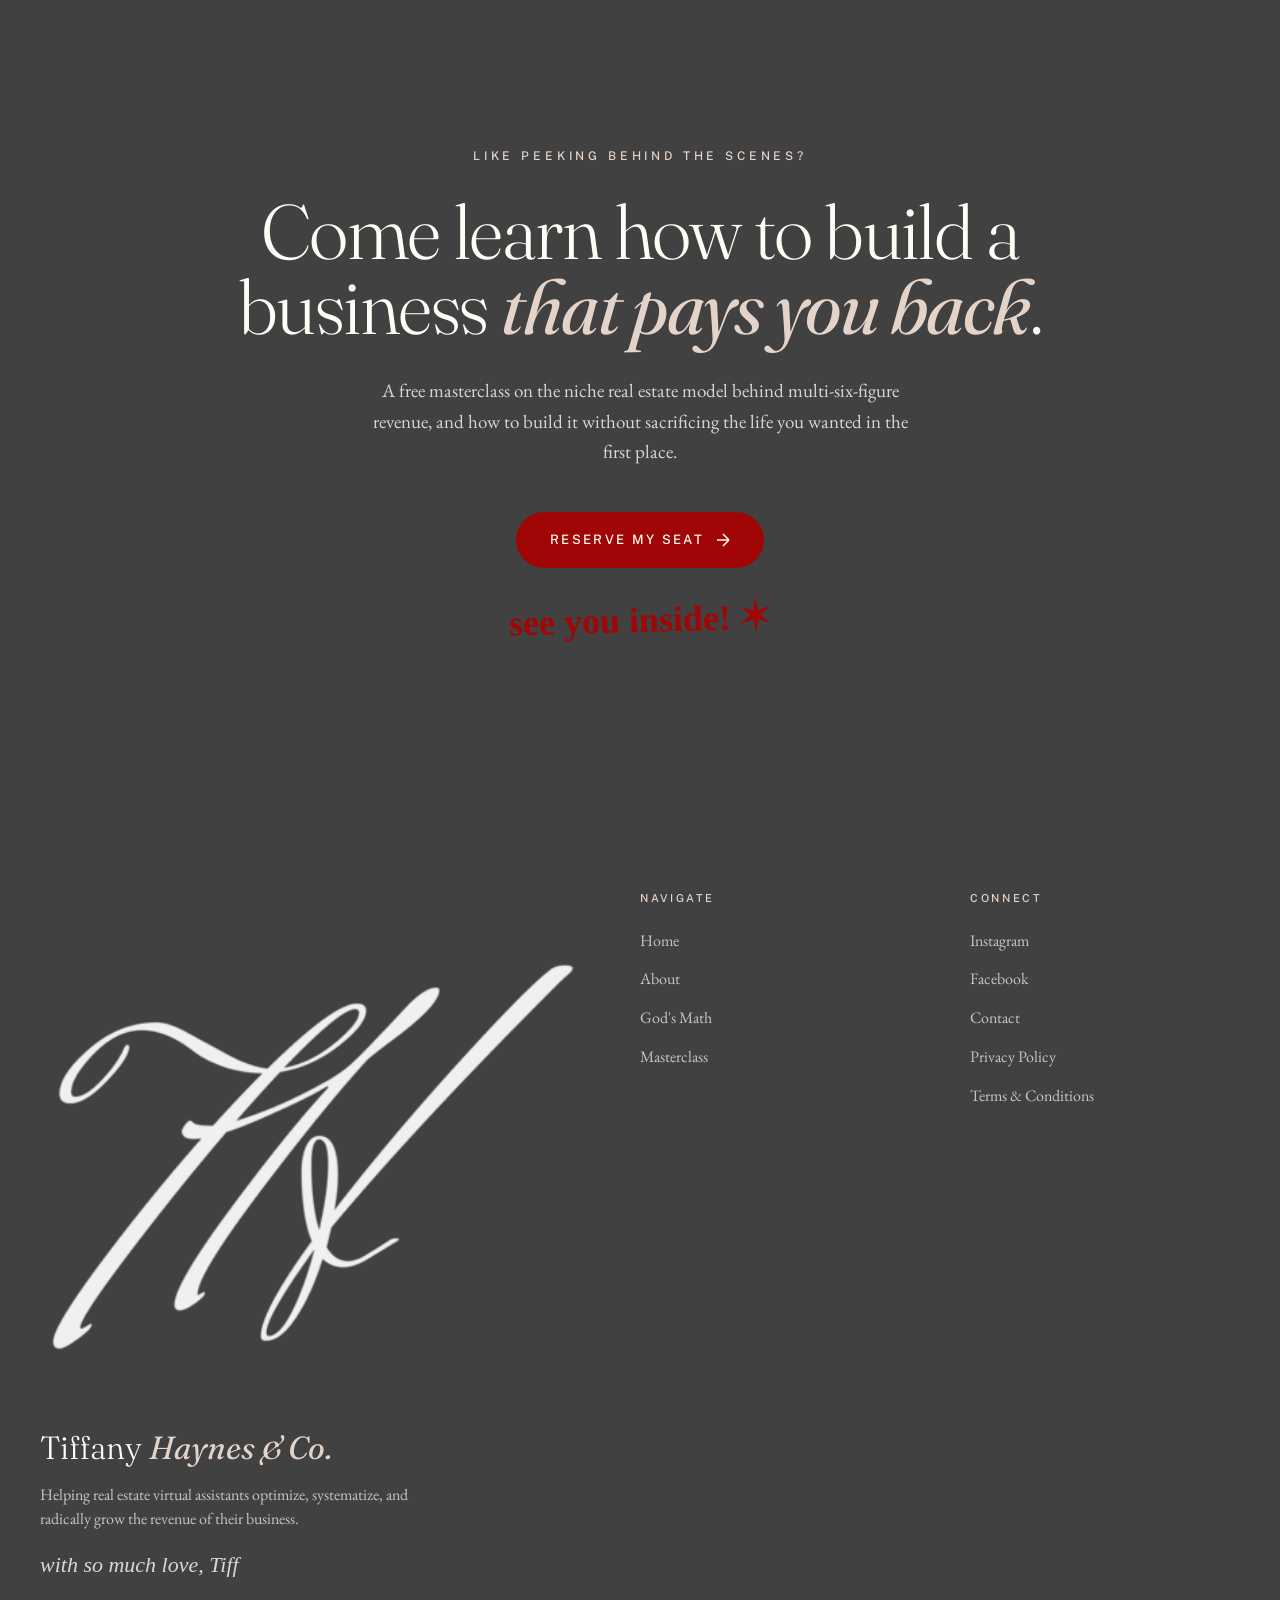
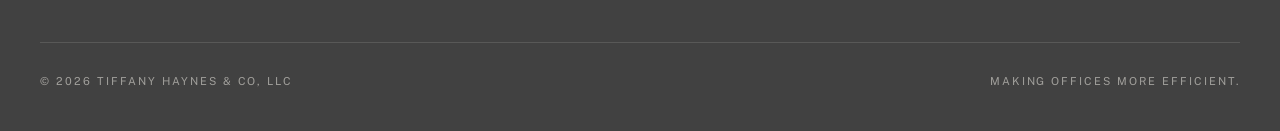
==== commit 4f026031: "Add files via upload" ====
--- a/index.html
+++ b/index.html
@@ -556,21 +556,6 @@
   box-shadow: 0 24px 60px rgba(26, 26, 46, 0.18);
   filter: saturate(1.05);
 }
-/* Editorial flourish — small "est." caption beneath portrait */
-.greeting-portrait::after {
-  content: 'photographed by Desiree Roberts';
-  position: absolute;
-  bottom: -28px;
-  left: 0;
-  right: 0;
-  text-align: center;
-  font-family: var(--font-utility);
-  font-size: 10px;
-  letter-spacing: 0.2em;
-  text-transform: uppercase;
-  color: var(--charcoal);
-  opacity: 0.45;
-}
 .greeting-eyebrow {
   font-family: var(--font-display);
   font-style: italic;
@@ -1127,7 +1112,6 @@
     margin: 0 auto;
     aspect-ratio: 4 / 5;
   }
-  .greeting-portrait::after { bottom: -22px; }
   .level-up-header {
     grid-template-columns: 1fr; gap: 24px; margin-bottom: 50px;
   }
